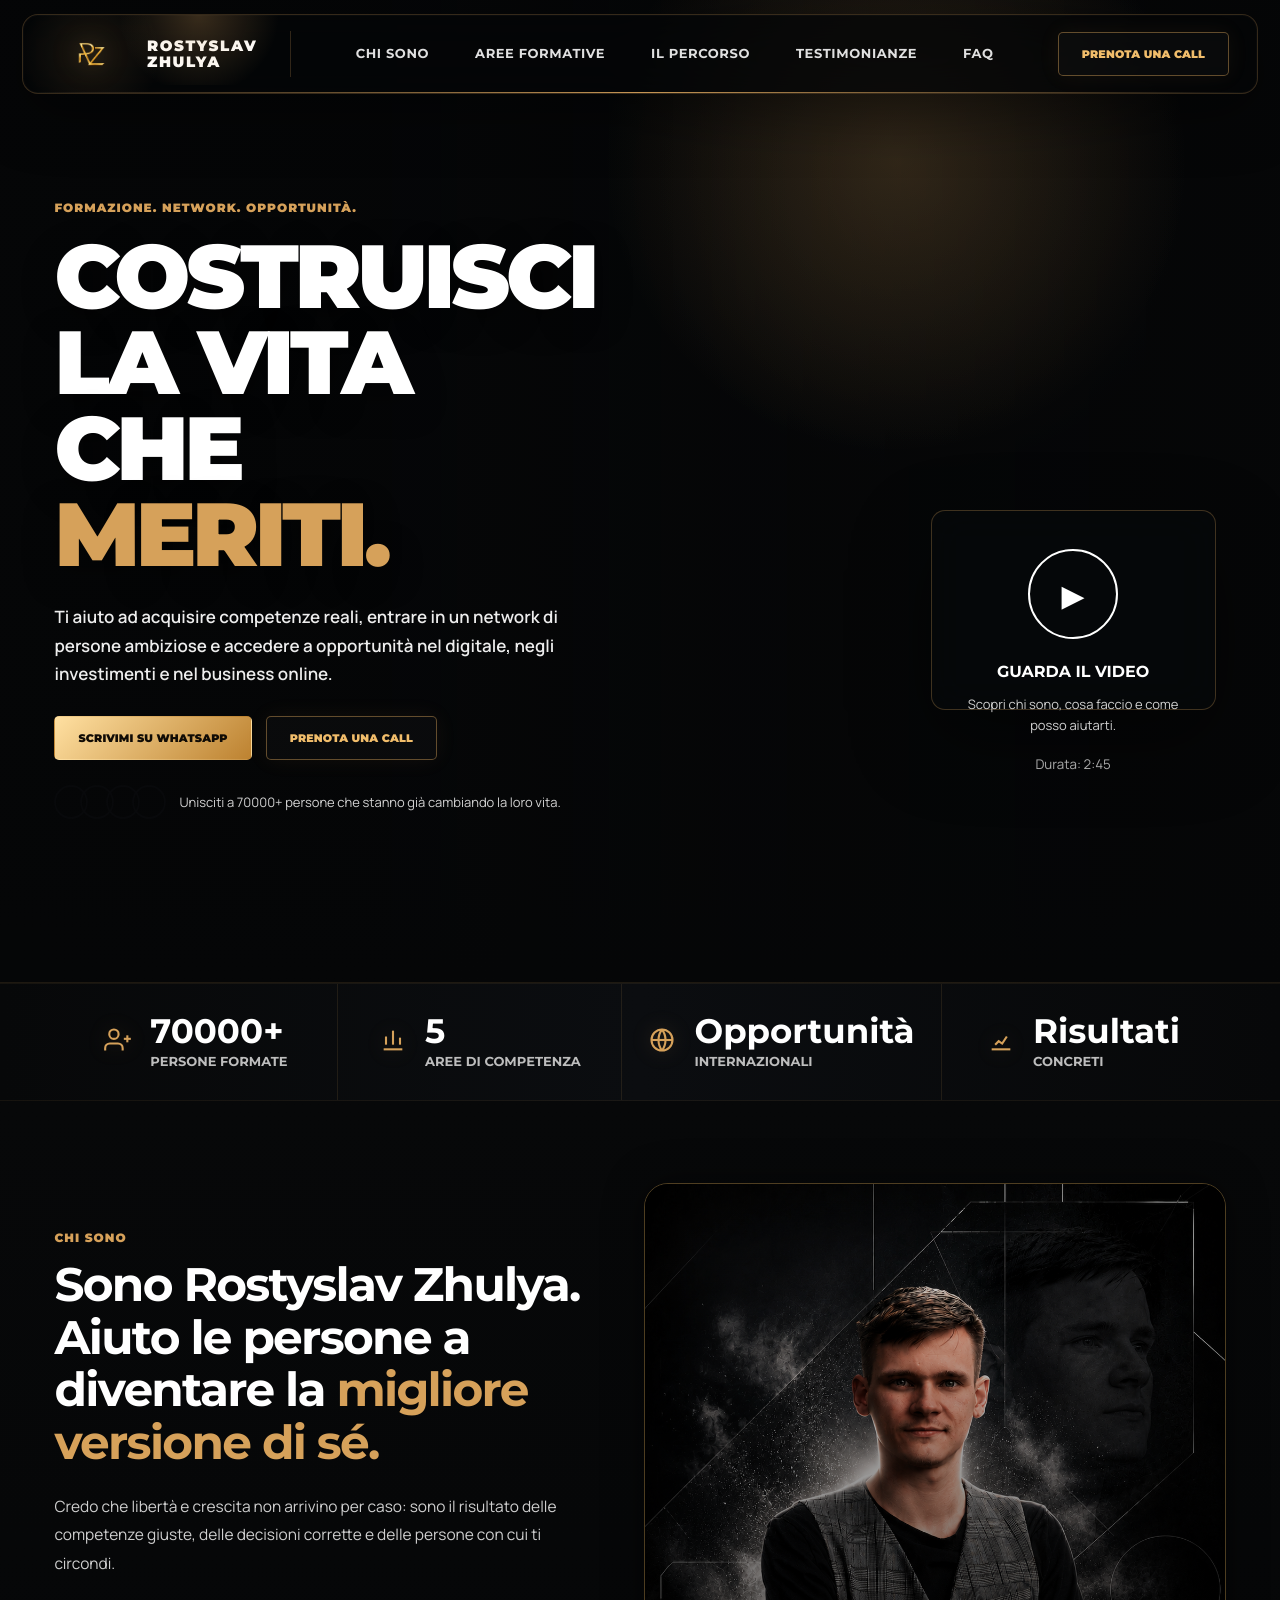
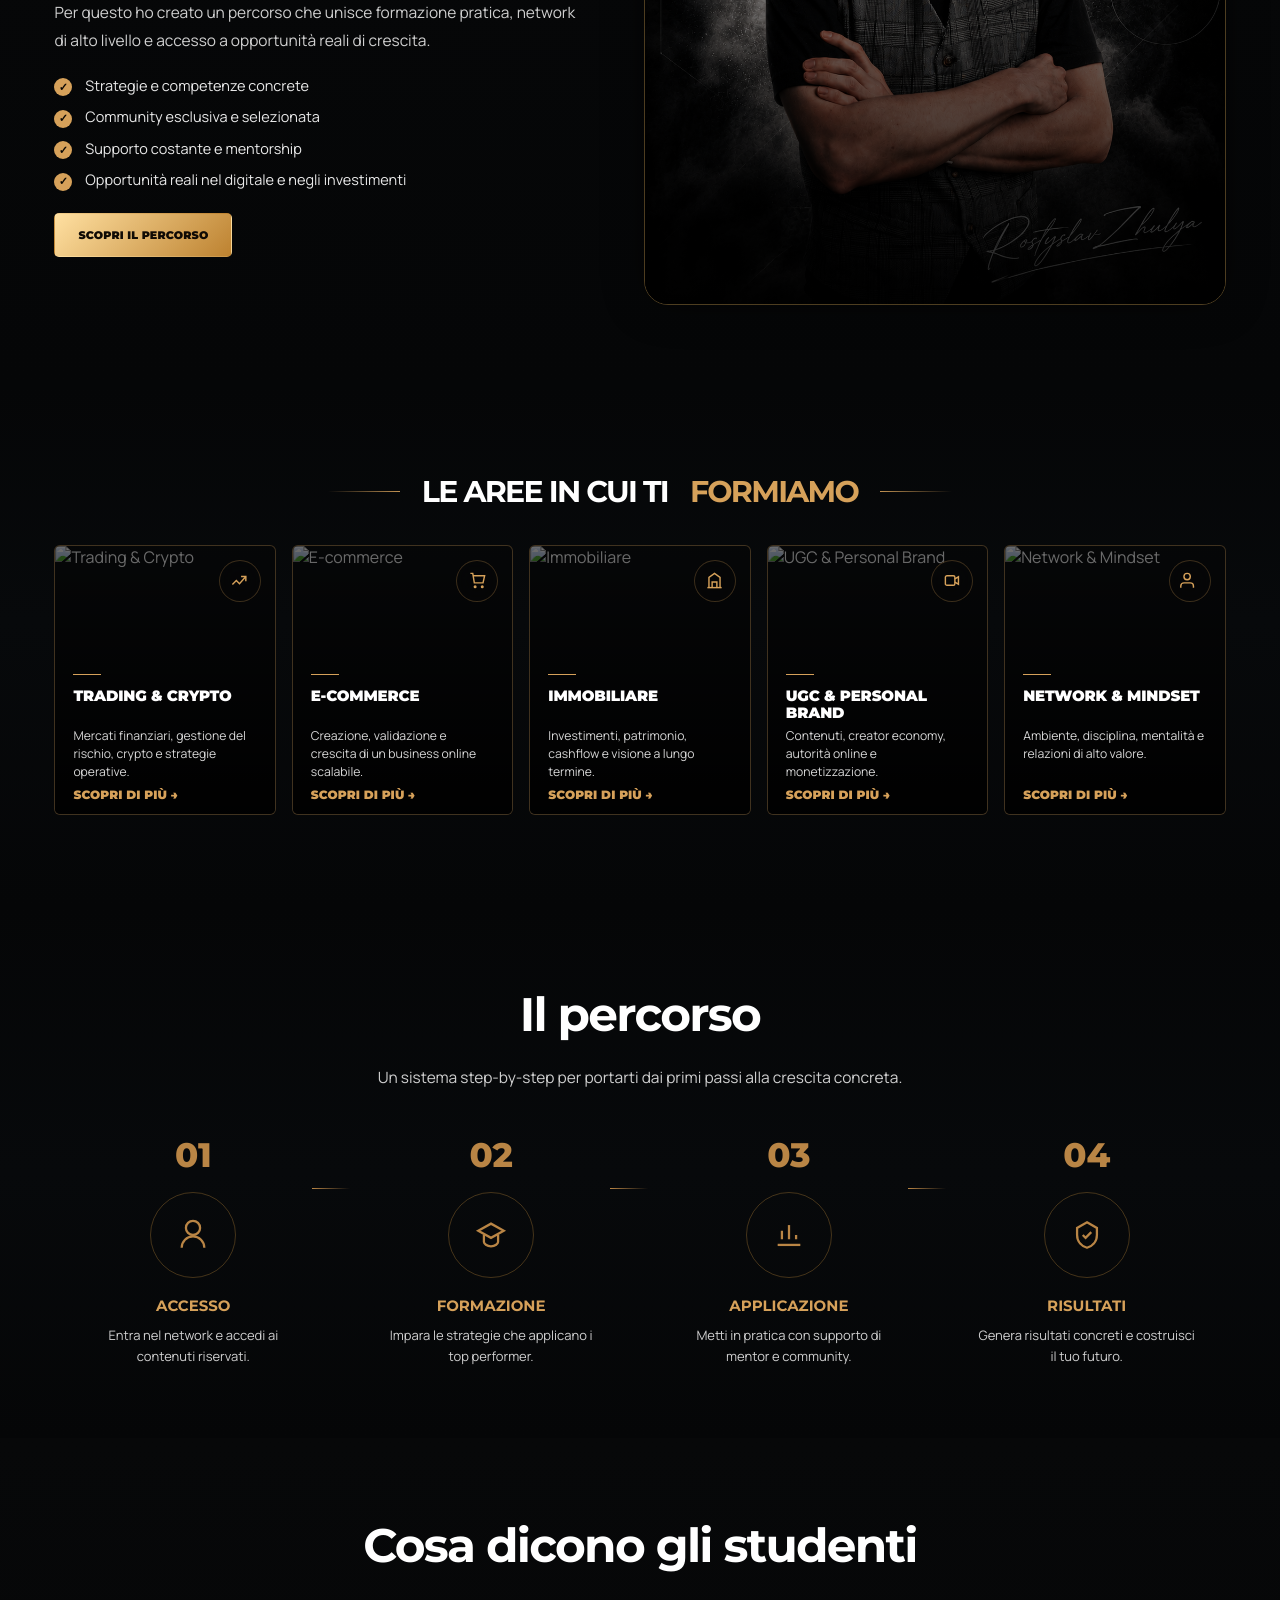
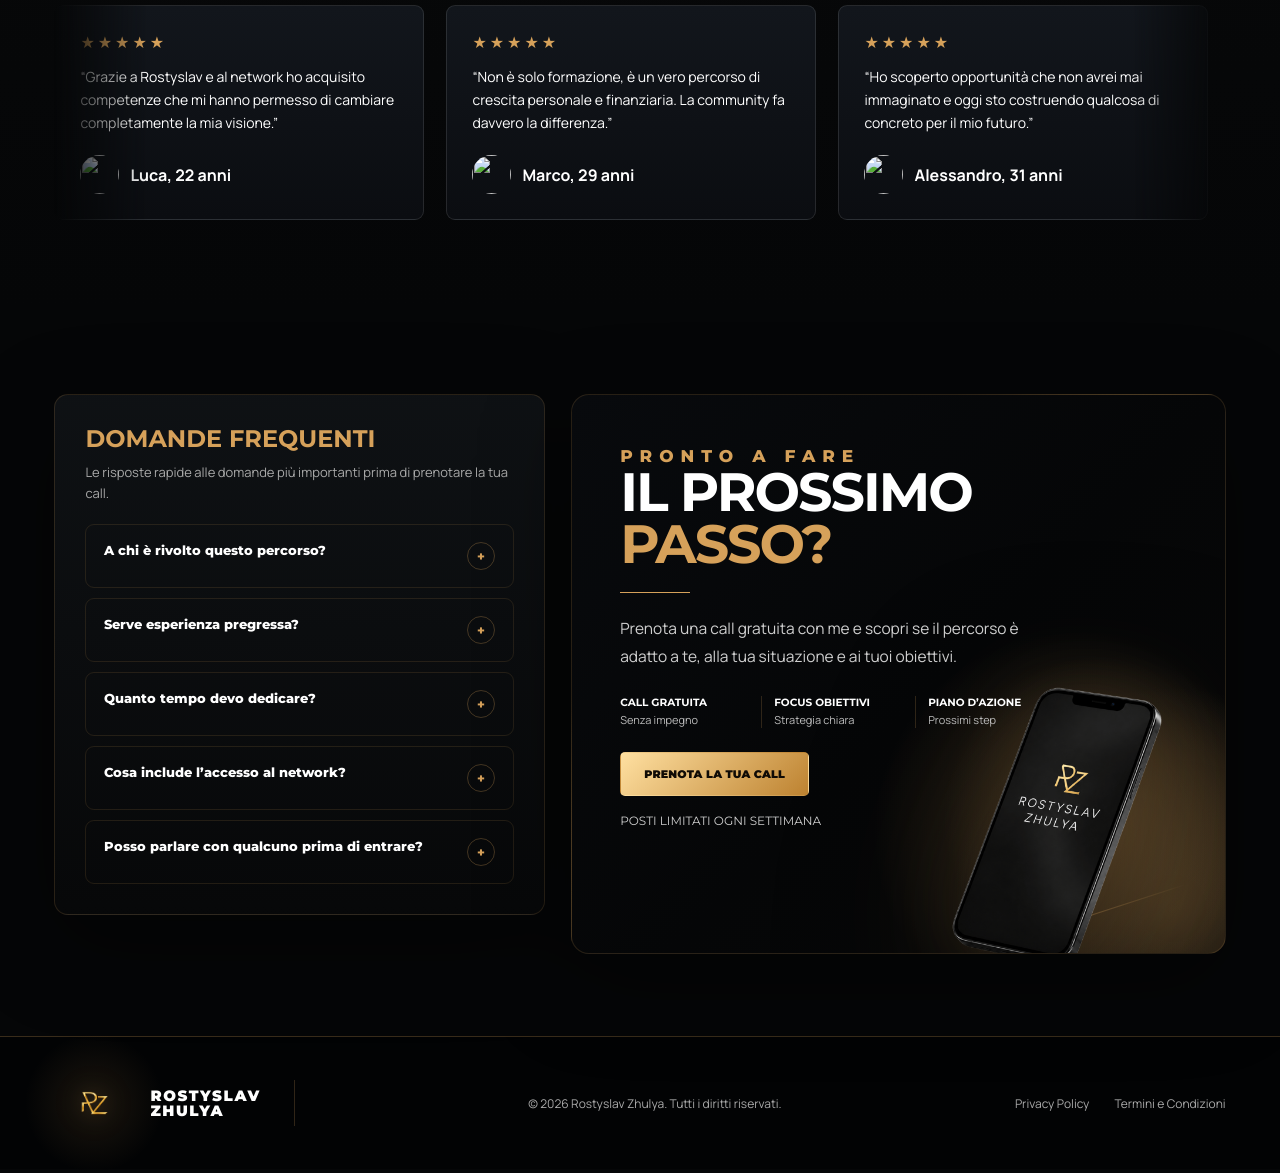
==== index.html @ d16dbb3b "Add files via upload" ====
<!DOCTYPE html>
<html lang="it">
 <head>
  <meta charset="utf-8"/>
  <meta content="width=device-width, initial-scale=1.0" name="viewport"/>
  <title>
   Rostyslav Zhulya | Formazione, Network, Opportunità
  </title>
  <link href="https://fonts.googleapis.com" rel="preconnect"/>
  <link crossorigin="" href="https://fonts.gstatic.com" rel="preconnect"/>
  <link href="https://fonts.googleapis.com/css2?family=Manrope:wght@400;500;600;700;800&amp;family=Montserrat:wght@600;700;800;900&amp;display=swap" rel="stylesheet"/>
  <link href="styles.css" rel="stylesheet">
  </link>
 </head>
 <body>
  <header class="navbar">
   <div class="nav-inner">
    <a class="brand" href="index.html">
     <img alt="RZ Logo" class="logo-img" src="images/logo.png"/>
     <span>
      Rostyslav
      <br/>
      Zhulya
     </span>
    </a>
    <nav class="nav">
     <a href="index.html#chi-sono">
      Chi sono
     </a>
     <a href="index.html#aree">
      Aree formative
     </a>
     <a href="index.html#percorso">
      Il percorso
     </a>
     <a href="index.html#testimonianze">
      Testimonianze
     </a>
     <a href="index.html#faq">
      FAQ
     </a>
    </nav>
    <a class="btn btn-dark" href="index.html#call">
     Prenota una call
    </a>
    <button aria-label="Apri menu" class="menu-toggle">
     ☰
    </button>
   </div>
  </header>
  <main>
   <!-- ================= HERO ================= -->
   <section class="hero">
    <div class="container hero-grid">

     <!-- Testo hero -->
     <div class="hero-copy">
      <div class="eyebrow">Formazione. Network. Opportunità.</div>

      <h1>
       Costruisci<br>
       la vita che<br>
       <span class="gold">meriti.</span>
      </h1>

      <p>
       Ti aiuto ad acquisire competenze reali, entrare in un network di persone ambiziose
       e accedere a opportunità nel digitale, negli investimenti e nel business online.
      </p>

      <div class="hero-actions">
       <a class="btn btn-gold" href="https://wa.me/390000000000" target="_blank">
        Scrivimi su WhatsApp
       </a>
       <a class="btn btn-dark" href="#call">
        Prenota una call
       </a>
      </div>

      <div class="proof">
       <div class="faces">
        <span></span>
        <span></span>
        <span></span>
        <span></span>
       </div>
       <span>Unisciti a 70000+ persone che stanno già cambiando la loro vita.</span>
      </div>
     </div>

     <!-- Immagine + video -->
     <div class="hero-visual">
      <div class="main-person">
       <img src="images/hero-bg.png" alt="Rostyslav Zhulya">
      </div>

      <div class="video-card">
       <div class="play">▶</div>
       <h3>Guarda il video</h3>
       <p>Scopri chi sono, cosa faccio e come posso aiutarti.</p>
       <small>Durata: 2:45</small>
      </div>
     </div>

    </div>
   </section>
   <div class="stats">
    <div class="container stats-grid">
     <div class="stat">
      <i>
       <svg fill="none" stroke="currentColor" stroke-width="1.8" viewbox="0 0 24 24">
        <path d="M16 21v-2a4 4 0 0 0-4-4H5a4 4 0 0 0-4 4v2">
        </path>
        <circle cx="8.5" cy="7" r="4">
        </circle>
        <path d="M20 8v6">
        </path>
        <path d="M23 11h-6">
        </path>
       </svg>
      </i>
      <div>
       <strong>
        70000+
       </strong>
       <p>
        Persone formate
       </p>
      </div>
     </div>
     <div class="stat">
      <i>
       <svg fill="none" stroke="currentColor" stroke-width="1.8" viewbox="0 0 24 24">
        <path d="M4 20h16">
        </path>
        <path d="M6 16V9">
        </path>
        <path d="M12 16V4">
        </path>
        <path d="M18 16v-6">
        </path>
       </svg>
      </i>
      <div>
       <strong>
        5
       </strong>
       <p>
        Aree di competenza
       </p>
      </div>
     </div>
     <div class="stat">
      <i>
       <svg fill="none" stroke="currentColor" stroke-width="1.8" viewbox="0 0 24 24">
        <circle cx="12" cy="12" r="9">
        </circle>
        <path d="M3 12h18">
        </path>
        <path d="M12 3a15 15 0 0 1 0 18">
        </path>
        <path d="M12 3a15 15 0 0 0 0 18">
        </path>
       </svg>
      </i>
      <div>
       <strong>
        Opportunità
       </strong>
       <p>
        Internazionali
       </p>
      </div>
     </div>
     <div class="stat">
      <i>
       <svg fill="none" stroke="currentColor" stroke-width="1.8" viewbox="0 0 24 24">
        <path d="M4 20h16">
        </path>
        <path d="M7 16l3-3 3 2 4-6">
        </path>
       </svg>
      </i>
      <div>
       <strong>
        Risultati
       </strong>
       <p>
        Concreti
       </p>
      </div>
     </div>
    </div>
   </div>
   <section class="section-dark" id="chi-sono">
    <div class="container two">
     <div>
      <div class="label">
       Chi sono
      </div>
      <h2>
       Sono Rostyslav Zhulya.
       <br/>
       Aiuto le persone a diventare la
       <span class="gold">
        migliore versione di sé.
       </span>
      </h2>
      <p class="lead">
       Credo che libertà e crescita non arrivino per caso: sono il risultato delle competenze giuste, delle decisioni corrette e delle persone con cui ti circondi.
      </p>
      <p class="lead">
       Per questo ho creato un percorso che unisce formazione pratica, network di alto livello e accesso a opportunità reali di crescita.
      </p>
      <ul class="checks">
       <li>
        Strategie e competenze concrete
       </li>
       <li>
        Community esclusiva e selezionata
       </li>
       <li>
        Supporto costante e mentorship
       </li>
       <li>
        Opportunità reali nel digitale e negli investimenti
       </li>
      </ul>
      <a class="btn btn-gold" href="#percorso">
       Scopri il percorso
      </a>
     </div>
     <div class="cinema-frame">
      <img alt="Rostyslav Zhulya personal brand" src="images/me.png"/>
     </div>
    </div>
   </section>
   <section class="areas-section" id="aree">
    <div class="container">
     <div class="center">
      <h2 class="areas-title">
       Le aree in cui ti
       <span class="gold">
        formiamo
       </span>
      </h2>
     </div>
     <div class="cards">
      <article class="course">
       <div class="course-icon">
        <svg fill="none" stroke-width="1.8" viewbox="0 0 24 24">
         <path d="M3 17l5-5 4 4 8-9">
         </path>
         <path d="M14 7h6v6">
         </path>
        </svg>
       </div>
       <div class="course-img">
        <img alt="Trading &amp; Crypto" src="https://images.unsplash.com/photo-1642790106117-e829e14a795f?auto=format&amp;fit=crop&amp;w=1200&amp;q=90"/>
       </div>
       <div class="course-body">
        <h3>
         Trading &amp; Crypto
        </h3>
        <p>
         Mercati finanziari, gestione del rischio, crypto e strategie operative.
        </p>
        <a class="more" href="pages/trading.html">
         Scopri di più →
        </a>
       </div>
      </article>
      <article class="course">
       <div class="course-icon">
        <svg fill="none" stroke-width="1.8" viewbox="0 0 24 24">
         <path d="M6 6h15l-2 9H8L6 3H3">
         </path>
         <circle cx="9" cy="20" r="1">
         </circle>
         <circle cx="18" cy="20" r="1">
         </circle>
        </svg>
       </div>
       <div class="course-img">
        <img alt="E-commerce" src="https://images.unsplash.com/photo-1556742049-0cfed4f6a45d?auto=format&amp;fit=crop&amp;w=1200&amp;q=90"/>
       </div>
       <div class="course-body">
        <h3>
         E-commerce
        </h3>
        <p>
         Creazione, validazione e crescita di un business online scalabile.
        </p>
        <a class="more" href="pages/ecommerce.html">
         Scopri di più →
        </a>
       </div>
      </article>
      <article class="course">
       <div class="course-icon">
        <svg fill="none" stroke-width="1.8" viewbox="0 0 24 24">
         <path d="M3 21h18">
         </path>
         <path d="M5 21V8l7-5 7 5v13">
         </path>
         <path d="M9 21v-7h6v7">
         </path>
        </svg>
       </div>
       <div class="course-img">
        <img alt="Immobiliare" src="https://images.unsplash.com/photo-1600596542815-ffad4c1539a9?auto=format&amp;fit=crop&amp;w=1200&amp;q=90"/>
       </div>
       <div class="course-body">
        <h3>
         Immobiliare
        </h3>
        <p>
         Investimenti, patrimonio, cashflow e visione a lungo termine.
        </p>
        <a class="more" href="pages/immobiliare.html">
         Scopri di più →
        </a>
       </div>
      </article>
      <article class="course">
       <div class="course-icon">
        <svg fill="none" stroke-width="1.8" viewbox="0 0 24 24">
         <path d="M15 10l4.5-2.6v9.2L15 14">
         </path>
         <rect height="12" rx="2" width="12" x="3" y="6">
         </rect>
        </svg>
       </div>
       <div class="course-img">
        <img alt="UGC &amp; Personal Brand" src="https://images.unsplash.com/photo-1492724441997-5dc865305da7?auto=format&amp;fit=crop&amp;w=1200&amp;q=90"/>
       </div>
       <div class="course-body">
        <h3>
         UGC &amp; Personal Brand
        </h3>
        <p>
         Contenuti, creator economy, autorità online e monetizzazione.
        </p>
        <a class="more" href="pages/ugc.html">
         Scopri di più →
        </a>
       </div>
      </article>
      <article class="course">
       <div class="course-icon">
        <svg fill="none" stroke-width="1.8" viewbox="0 0 24 24">
         <path d="M17 21v-2a4 4 0 0 0-4-4H5a4 4 0 0 0-4 4v2">
         </path>
         <circle cx="9" cy="7" r="4">
         </circle>
        </svg>
       </div>
       <div class="course-img">
        <img alt="Network &amp; Mindset" src="https://images.unsplash.com/photo-1556761175-b413da4baf72?auto=format&amp;fit=crop&amp;w=1200&amp;q=90"/>
       </div>
       <div class="course-body">
        <h3>
         Network &amp; Mindset
        </h3>
        <p>
         Ambiente, disciplina, mentalità e relazioni di alto valore.
        </p>
        <a class="more" href="pages/network.html">
         Scopri di più →
        </a>
       </div>
      </article>
     </div>
    </div>
   </section>
   <section class="process" id="percorso">
    <div class="container">
     <div class="center">
      <h2>
       Il percorso
      </h2>
      <p class="lead">
       Un sistema step-by-step per portarti dai primi passi alla crescita concreta.
      </p>
     </div>
     <div class="steps">
      <div class="step">
       <div class="num">
        01
       </div>
       <div class="circle">
        <svg viewbox="0 0 24 24">
         <path d="M12 12a5 5 0 1 0-5-5 5 5 0 0 0 5 5Z">
         </path>
         <path d="M4 21a8 8 0 0 1 16 0">
         </path>
        </svg>
       </div>
       <h3>
        Accesso
       </h3>
       <p>
        Entra nel network e accedi ai contenuti riservati.
       </p>
      </div>
      <div class="step">
       <div class="num">
        02
       </div>
       <div class="circle">
        <svg viewbox="0 0 24 24">
         <path d="M3 9l9-5 9 5-9 5-9-5Z">
         </path>
         <path d="M7 12v5c0 1 2 3 5 3s5-2 5-3v-5">
         </path>
        </svg>
       </div>
       <h3>
        Formazione
       </h3>
       <p>
        Impara le strategie che applicano i top performer.
       </p>
      </div>
      <div class="step">
       <div class="num">
        03
       </div>
       <div class="circle">
        <svg viewbox="0 0 24 24">
         <path d="M4 19h16">
         </path>
         <path d="M7 15V9">
         </path>
         <path d="M12 15V5">
         </path>
         <path d="M17 15v-3">
         </path>
        </svg>
       </div>
       <h3>
        Applicazione
       </h3>
       <p>
        Metti in pratica con supporto di mentor e community.
       </p>
      </div>
      <div class="step">
       <div class="num">
        04
       </div>
       <div class="circle">
        <svg viewbox="0 0 24 24">
         <path d="M12 3l7 4v5c0 5-3.5 8-7 9-3.5-1-7-4-7-9V7l7-4Z">
         </path>
         <path d="M9 12l2 2 4-4">
         </path>
        </svg>
       </div>
       <h3>
        Risultati
       </h3>
       <p>
        Genera risultati concreti e costruisci il tuo futuro.
       </p>
      </div>
     </div>
    </div>
   </section>
   <section class="section-dark" id="testimonianze">
    <div class="container">
     <div class="center">
      <h2>
       Cosa dicono gli studenti
      </h2>
     </div>
     <div class="testimonial-carousel">
      <div class="testimonial-track">
       <div class="quote">
        <div class="stars">
         ★★★★★
        </div>
        <p>
         “Grazie a Rostyslav e al network ho acquisito competenze che mi hanno permesso di cambiare completamente la mia visione.”
        </p>
        <div class="student">
         <img src="https://images.unsplash.com/photo-1500648767791-00dcc994a43e?auto=format&amp;fit=crop&amp;w=100&amp;q=80"/>
         <strong>
          Luca, 22 anni
         </strong>
        </div>
       </div>
       <div class="quote">
        <div class="stars">
         ★★★★★
        </div>
        <p>
         “Non è solo formazione, è un vero percorso di crescita personale e finanziaria. La community fa davvero la differenza.”
        </p>
        <div class="student">
         <img src="https://images.unsplash.com/photo-1527980965255-d3b416303d12?auto=format&amp;fit=crop&amp;w=100&amp;q=80"/>
         <strong>
          Marco, 29 anni
         </strong>
        </div>
       </div>
       <div class="quote">
        <div class="stars">
         ★★★★★
        </div>
        <p>
         “Ho scoperto opportunità che non avrei mai immaginato e oggi sto costruendo qualcosa di concreto per il mio futuro.”
        </p>
        <div class="student">
         <img src="https://images.unsplash.com/photo-1535713875002-d1d0cf377fde?auto=format&amp;fit=crop&amp;w=100&amp;q=80"/>
         <strong>
          Alessandro, 31 anni
         </strong>
        </div>
       </div>
       <div class="quote">
        <div class="stars">
         ★★★★★
        </div>
        <p>
         “Avevo mille dubbi, ma la call mi ha chiarito tutto. Il percorso è molto più concreto di quanto pensassi.”
        </p>
        <div class="student">
         <img src="https://images.unsplash.com/photo-1494790108377-be9c29b29330?auto=format&amp;fit=crop&amp;w=100&amp;q=80"/>
         <strong>
          Giulia, 24 anni
         </strong>
        </div>
       </div>
       <div class="quote">
        <div class="stars">
         ★★★★★
        </div>
        <p>
         “La parte più forte è il network: ti circondi di persone che ti spingono a fare meglio ogni settimana.”
        </p>
        <div class="student">
         <img src="https://images.unsplash.com/photo-1534528741775-53994a69daeb?auto=format&amp;fit=crop&amp;w=100&amp;q=80"/>
         <strong>
          Sara, 27 anni
         </strong>
        </div>
       </div>
       <div class="quote">
        <div class="stars">
         ★★★★★
        </div>
        <p>
         “Grazie a Rostyslav e al network ho acquisito competenze che mi hanno permesso di cambiare completamente la mia visione.”
        </p>
        <div class="student">
         <img src="https://images.unsplash.com/photo-1500648767791-00dcc994a43e?auto=format&amp;fit=crop&amp;w=100&amp;q=80"/>
         <strong>
          Luca, 22 anni
         </strong>
        </div>
       </div>
       <div class="quote">
        <div class="stars">
         ★★★★★
        </div>
        <p>
         “Non è solo formazione, è un vero percorso di crescita personale e finanziaria. La community fa davvero la differenza.”
        </p>
        <div class="student">
         <img src="https://images.unsplash.com/photo-1527980965255-d3b416303d12?auto=format&amp;fit=crop&amp;w=100&amp;q=80"/>
         <strong>
          Marco, 29 anni
         </strong>
        </div>
       </div>
       <div class="quote">
        <div class="stars">
         ★★★★★
        </div>
        <p>
         “Ho scoperto opportunità che non avrei mai immaginato e oggi sto costruendo qualcosa di concreto per il mio futuro.”
        </p>
        <div class="student">
         <img src="https://images.unsplash.com/photo-1535713875002-d1d0cf377fde?auto=format&amp;fit=crop&amp;w=100&amp;q=80"/>
         <strong>
          Alessandro, 31 anni
         </strong>
        </div>
       </div>
       <div class="quote">
        <div class="stars">
         ★★★★★
        </div>
        <p>
         “Avevo mille dubbi, ma la call mi ha chiarito tutto. Il percorso è molto più concreto di quanto pensassi.”
        </p>
        <div class="student">
         <img src="https://images.unsplash.com/photo-1494790108377-be9c29b29330?auto=format&amp;fit=crop&amp;w=100&amp;q=80"/>
         <strong>
          Giulia, 24 anni
         </strong>
        </div>
       </div>
       <div class="quote">
        <div class="stars">
         ★★★★★
        </div>
        <p>
         “La parte più forte è il network: ti circondi di persone che ti spingono a fare meglio ogni settimana.”
        </p>
        <div class="student">
         <img src="https://images.unsplash.com/photo-1534528741775-53994a69daeb?auto=format&amp;fit=crop&amp;w=100&amp;q=80"/>
         <strong>
          Sara, 27 anni
         </strong>
        </div>
       </div>
      </div>
     </div>
    </div>
   </section>
   <section id="faq">
    <div class="container bottom">
     <div class="faq">
      <h3>
       Domande frequenti
      </h3>
      <p class="faq-sub">
       Le risposte rapide alle domande più importanti prima di prenotare la tua call.
      </p>
      <div class="faq-list">
       <div class="faq-item">
        <button class="faq-q">
         A chi è rivolto questo percorso?
         <span>
          +
         </span>
        </button>
        <div class="faq-a">
         <p>
          A persone ambiziose dai 18 anni in su che vogliono sviluppare competenze digitali, migliorare il proprio ambiente e capire quali opportunità possono costruire nel tempo.
         </p>
        </div>
       </div>
       <div class="faq-item">
        <button class="faq-q">
         Serve esperienza pregressa?
         <span>
          +
         </span>
        </button>
        <div class="faq-a">
         <p>
          No. Il percorso è pensato anche per chi parte da zero. La cosa importante è avere serietà, costanza e voglia reale di imparare.
         </p>
        </div>
       </div>
       <div class="faq-item">
        <button class="faq-q">
         Quanto tempo devo dedicare?
         <span>
          +
         </span>
        </button>
        <div class="faq-a">
         <p>
          Dipende dai tuoi obiettivi. In generale bastano alcune ore a settimana per iniziare, ma chi applica con più costanza ottiene una crescita più veloce.
         </p>
        </div>
       </div>
       <div class="faq-item">
        <button class="faq-q">
         Cosa include l’accesso al network?
         <span>
          +
         </span>
        </button>
        <div class="faq-a">
         <p>
          Formazione, community, contenuti riservati, supporto, confronto con persone orientate alla crescita e accesso alle diverse aree formative.
         </p>
        </div>
       </div>
       <div class="faq-item">
        <button class="faq-q">
         Posso parlare con qualcuno prima di entrare?
         <span>
          +
         </span>
        </button>
        <div class="faq-a">
         <p>
          Sì. Puoi prenotare una call gratuita così capiamo insieme se il percorso è adatto alla tua situazione e ai tuoi obiettivi.
         </p>
        </div>
       </div>
      </div>
     </div>
     <div class="cta" id="call">
      <div class="cta-visual">
       <img alt="Phone mockup" src="images/phone.png"/>
      </div>
      <div class="cta-content">
       <div class="cta-kicker">
        Pronto a fare
       </div>
       <h2>
        Il prossimo
        <span>
         passo?
        </span>
       </h2>
       <div class="cta-line">
       </div>
       <p class="lead">
        Prenota una call gratuita con me e scopri se il percorso è adatto a te, alla tua situazione e ai tuoi obiettivi.
       </p>
       <div class="cta-features">
        <div class="cta-feature">
         <strong>
          Call gratuita
         </strong>
         <small>
          Senza impegno
         </small>
        </div>
        <div class="cta-feature">
         <strong>
          Focus obiettivi
         </strong>
         <small>
          Strategia chiara
         </small>
        </div>
        <div class="cta-feature">
         <strong>
          Piano d’azione
         </strong>
         <small>
          Prossimi step
         </small>
        </div>
       </div>
       <a class="btn btn-gold" href="https://calendly.com/tuolink" target="_blank">
        Prenota la tua call
       </a>
       <div class="limited">
        Posti limitati ogni settimana
       </div>
      </div>
     </div>
    </div>
   </section>
  </main>
  <footer>
   <div class="container foot">
    <a class="brand footer-brand" href="index.html">
     <img alt="RZ Logo" class="logo-img footer-logo" src="images/logo.png"/>
     <span>
      Rostyslav
      <br/>
      Zhulya
     </span>
    </a>
    <div>
     © 2026 Rostyslav Zhulya. Tutti i diritti riservati.
    </div>
    <div class="foot-links">
     <a href="privacy.html">
      Privacy Policy
     </a>
     <a href="termini.html">
      Termini e Condizioni
     </a>
    </div>
   </div>
  </footer>
  <script src="script.js">
  </script>
 </body>
</html>
---- styles.css ----
/* =========================================================
   ROSTYSLAV LANDING PAGE - CLEAN STYLES.CSS
   Versione pulita + logo immagine già pronto
   ========================================================= */

/* ------------------------------
   1. VARIABILI GLOBALI
------------------------------ */
:root {
  --black: #050607;
  --dark: #08090b;
  --dark2: #101216;
  --card: #111418;

  --gold: #b98545;
  --gold2: #d6a15a;
  --gold3: #7a5228;

  --white: #ffffff;
  --muted: #b6b6b6;
  --line: rgba(214, 161, 90, 0.26);
  --shadow: 0 30px 120px rgba(0, 0, 0, 0.72);
}

/* ------------------------------
   2. RESET BASE
------------------------------ */
* {
  box-sizing: border-box;
  margin: 0;
  padding: 0;
}

html {
  scroll-behavior: smooth;
}

body {
  font-family: Manrope, sans-serif;
  background: var(--black);
  color: var(--white);
  overflow-x: hidden;
  -webkit-font-smoothing: antialiased;
  text-rendering: geometricPrecision;
}

body::before {
  content: "";
  position: fixed;
  inset: 0;
  z-index: -3;
  background:
    radial-gradient(circle at 20% 0%, rgba(185, 133, 69, 0.08), transparent 24%),
    radial-gradient(circle at 80% 0%, rgba(185, 133, 69, 0.05), transparent 22%),
    linear-gradient(180deg, #050607, #08090b 45%, #050607);
}

a {
  text-decoration: none;
  color: inherit;
}

img {
  display: block;
  max-width: 100%;
}

.container {
  width: min(1185px, 91.5%);
  margin: auto;
}

.gold {
  color: var(--gold2);
}

/* ------------------------------
   3. HEADER PREMIUM
------------------------------ */
.navbar {
  position: sticky;
  top: 14px;
  z-index: 100;
  margin: 0 auto;
  width: min(1500px, calc(100% - 44px));
  background: rgba(5, 6, 7, 0.78);
  backdrop-filter: blur(22px);
  border: 1px solid rgba(214, 161, 90, 0.24);
  border-radius: 16px;
  box-shadow:
    0 18px 60px rgba(0, 0, 0, 0.42),
    inset 0 0 0 1px rgba(255, 255, 255, 0.02);
  overflow: hidden;
}

.navbar::before {
  content: "";
  position: absolute;
  left: 0;
  right: 0;
  bottom: 0;
  height: 1px;
  background: linear-gradient(90deg, transparent, rgba(214, 161, 90, 0.92), transparent);
}

.navbar::after {
  content: "";
  position: absolute;
  top: -70px;
  left: 7%;
  width: 180px;
  height: 140px;
  background: radial-gradient(circle, rgba(214, 161, 90, 0.25), transparent 70%);
  pointer-events: none;
}

.nav-inner {
  height: 78px;
  display: flex;
  align-items: center;
  justify-content: space-between;
  gap: 28px;
  padding: 0 28px;
}

.brand {
  display: flex;
  align-items: center;
  gap: 18px;
  text-transform: uppercase;
  font-family: Montserrat, sans-serif;
  font-weight: 800;
  letter-spacing: 2px;
  font-size: 15px;
  line-height: 1.05;
  position: relative;
  padding-right: 34px;
}

.brand::after {
  content: "";
  position: absolute;
  right: 0;
  top: 50%;
  transform: translateY(-50%);
  width: 1px;
  height: 46px;
  background: rgba(214, 161, 90, 0.22);
}

.brand::before {
  content: "";
  position: absolute;
  left: -30px;
  top: 50%;
  transform: translateY(-50%);
  width: 140px;
  height: 140px;
  background: radial-gradient(circle, rgba(214, 161, 90, 0.12), transparent 70%);
  pointer-events: none;
}

.brand span {
  display: flex;
  flex-direction: column;
  font-weight: 900;
  letter-spacing: 1.6px;
  color: #ffffff;
}

/* LOGO IMMAGINE: usa <img src="images/logo.png" class="logo-img"> */
.logo-img {
  width: 78px;
  height: 78px;
  object-fit: contain;
  transform: translateY(1px);
  filter:
    drop-shadow(0 0 10px rgba(214, 161, 90, 0.20))
    drop-shadow(0 0 24px rgba(214, 161, 90, 0.12));
}

/* Vecchio logo CSS disattivato. Puoi eliminarlo dall'HTML se usi .logo-img */
.mark {
  width: 58px;
  height: 58px;
  display: grid;
  place-items: center;
  color: var(--gold2);
  font-family: Montserrat, sans-serif;
  font-weight: 800;
  font-size: 40px;
  line-height: 1;
  letter-spacing: -6px;
  text-shadow: 0 0 22px rgba(214, 161, 90, 0.18);
  position: relative;
}

.mark::before {
  content: "";
  position: absolute;
  inset: 10px 18px 18px 8px;
  border-left: 4px solid var(--gold2);
  border-top: 4px solid var(--gold2);
  transform: skew(-10deg);
}

.mark::after {
  content: "";
  position: absolute;
  inset: 21px 8px 9px 20px;
  border-right: 4px solid var(--gold2);
  border-bottom: 4px solid var(--gold2);
  transform: skew(-10deg);
}

.nav {
  display: flex;
  gap: 46px;
  font-family: Montserrat, sans-serif;
  font-weight: 700;
  text-transform: uppercase;
  letter-spacing: 0.6px;
  font-size: 13px;
  color: #f3f3f3;
}

.nav a {
  position: relative;
  padding: 8px 0;
  opacity: 0.92;
}

.nav a::after {
  content: "";
  position: absolute;
  left: 50%;
  bottom: -10px;
  width: 0;
  height: 2px;
  background: var(--gold2);
  transform: translateX(-50%);
  transition: 0.25s;
}

.nav a:hover::after {
  width: 32px;
}

.nav a:hover {
  color: #ffffff;
}

.menu-toggle {
  display: none;
  background: none;
  border: 0;
  color: var(--gold2);
  font-size: 34px;
  cursor: pointer;
}

/* ------------------------------
   4. BUTTONS
------------------------------ */
.btn {
  display: inline-flex;
  align-items: center;
  justify-content: center;
  gap: 10px;
  border-radius: 5px;
  padding: 14px 23px;
  font-family: Montserrat, sans-serif;
  font-size: 11px;
  font-weight: 900;
  text-transform: uppercase;
  letter-spacing: 0.15px;
  transition: 0.25s;
  border: 1px solid transparent;
  cursor: pointer;
  white-space: nowrap;
}

.btn:hover {
  transform: translateY(-2px);
  box-shadow: 0 16px 34px rgba(201, 149, 69, 0.2);
}

.btn-gold {
  background: linear-gradient(135deg, #ffe0a1, #bd8230);
  color: #100b05;
}

.btn-dark {
  border-color: rgba(214, 161, 90, 0.44);
  color: #f1bd6b;
  background: rgba(255, 255, 255, 0.025);
  box-shadow: 0 0 22px rgba(214, 161, 90, 0.07);
}

/* ------------------------------
   5. HERO
------------------------------ */
.hero{
  position:relative;
  min-height:820px;
  display:flex;
  align-items:center;

  margin-top:-100px;
  padding-top:100px;

  overflow:hidden;

  border-bottom:1px solid rgba(214,161,90,.10);

  background:
    linear-gradient(
      90deg,
      rgba(5,6,7,.96) 0%,
      rgba(5,6,7,.90) 26%,
      rgba(5,6,7,.52) 54%,
      rgba(5,6,7,.82) 100%
    ),
    url("images/me.png");

  background-size:cover;
  background-position:center top;
  background-repeat:no-repeat;
}

.hero::before{
  content:"";
  position:absolute;
  inset:0;

  background:
    radial-gradient(
      circle at 68% 18%,
      rgba(214,161,90,.16),
      transparent 24%
    ),
    linear-gradient(
      180deg,
      transparent 58%,
      #050607 100%
    );

  z-index:0;
}

.hero-grid{
  position:relative;
  z-index:2;

  display:grid;
  grid-template-columns:0.9fr 1.1fr;

  align-items:center;

  min-height:820px;
}

.eyebrow {
  font-family: Montserrat, sans-serif;
  font-size: 12px;
  text-transform: uppercase;
  letter-spacing: 1px;
  color: var(--gold2);
  font-weight: 900;
  margin-bottom: 18px;
}

h1 {
  font-family: Montserrat, sans-serif;
  font-size: clamp(58px, 7vw, 96px);
  line-height: 0.96;
  letter-spacing: -4px;
  text-transform: uppercase;
  font-weight: 900;
  max-width: 700px;
  text-shadow: 0 10px 35px rgba(0, 0, 0, 0.45);
}

.hero-copy p {
  font-size: 17px;
  font-weight: 600;
  line-height: 1.7;
  color: #ededed;
  max-width: 520px;
  margin: 26px 0;
}

.hero-actions {
  display: flex;
  flex-wrap: wrap;
  gap: 14px;
  margin-bottom: 25px;
}

.proof {
  display: flex;
  align-items: center;
  gap: 13px;
  color: #d2d2d2;
  font-size: 13px;
}

.faces {
  display: flex;
}

.faces span {
  width: 34px;
  height: 34px;
  border-radius: 50%;
  margin-left: -8px;
  border: 2px solid #08090b;
  background: url("https://images.unsplash.com/photo-1500648767791-00dcc994a43e?auto=format&fit=crop&w=100&q=80") center/cover;
}

.faces span:first-child {
  margin-left: 0;
}

.faces span:nth-child(2) {
  background-image: url("https://images.unsplash.com/photo-1544723795-3fb6469f5b39?auto=format&fit=crop&w=100&q=80");
}

.faces span:nth-child(3) {
  background-image: url("https://images.unsplash.com/photo-1494790108377-be9c29b29330?auto=format&fit=crop&w=100&q=80");
}

.faces span:nth-child(4) {
  background-image: url("https://images.unsplash.com/photo-1527980965255-d3b416303d12?auto=format&fit=crop&w=100&q=80");
}

.hero-visual {
  min-height: 640px;
  position: relative;
  display: flex;
  align-items: flex-end;
  justify-content: center;
}

.main-person {
  width: 640px;
  height: 640px;
  position: relative;
  filter: drop-shadow(0 50px 120px rgba(0, 0, 0, 0.82));
}

.main-person img {
  position: absolute;
  bottom: 0;
  left: 50%;
  transform: translateX(-50%);
  width: 520px;
  height: 640px;
  object-fit: cover;
  object-position: center top;
  box-shadow: var(--shadow);
  filter: contrast(1.06) saturate(0.9) brightness(0.97);
}

.video-card {
  position: absolute;
  right: 10px;
  bottom: 120px;
  width: 285px;
  padding: 38px 28px;
  border: 1px solid rgba(214, 161, 90, 0.28);
  background: rgba(7, 9, 11, 0.58);
  backdrop-filter: blur(18px);
  border-radius: 14px;
  text-align: center;
  box-shadow: 0 30px 80px rgba(0, 0, 0, 0.45);
}

.play {
  width: 90px;
  height: 90px;
  border: 2px solid #ffffff;
  border-radius: 50%;
  margin: 0 auto 24px;
  display: grid;
  place-items: center;
  font-size: 30px;
}

.video-card h3 {
  text-transform: uppercase;
  font-family: Montserrat, sans-serif;
  font-size: 16px;
  margin-bottom: 12px;
}

.video-card p {
  font-size: 13px;
  line-height: 1.65;
  color: #d0d0d0;
}

.video-card small {
  display: block;
  margin-top: 18px;
  color: #aaaaaa;
}

/* ------------------------------
   6. STATS
------------------------------ */
.stats {
  position: relative;
  border-top: 1px solid rgba(214, 161, 90, 0.08);
  border-bottom: 1px solid rgba(214, 161, 90, 0.08);
  background: linear-gradient(90deg, #070809, #0b0d10, #070809);
  overflow: hidden;
}

.stats-grid {
  display: grid;
  grid-template-columns: repeat(4, 1fr);
}

.stat {
  padding: 30px 26px;
  border-right: 1px solid rgba(214, 161, 90, 0.12);
  display: flex;
  align-items: center;
  justify-content: center;
  gap: 18px;
}

.stat:last-child {
  border-right: 0;
}

.stat i svg {
  width: 28px;
  height: 28px;
  stroke: var(--gold2);
  filter: drop-shadow(0 0 10px rgba(214, 161, 90, 0.18));
}

.stat strong {
  display: block;
  font-family: Montserrat, sans-serif;
  font-size: 34px;
  line-height: 1;
}

.stat p {
  color: #bdbdbd;
  font-size: 13px;
  margin-top: 6px;
  text-transform: uppercase;
  font-family: Montserrat, sans-serif;
  font-weight: 700;
}

/* ------------------------------
   7. SEZIONI GENERALI
------------------------------ */
section {
  padding: 82px 0;
}

.section-dark {
  background: linear-gradient(180deg, #070809, #050607);
}

.two {
  display: grid;
  grid-template-columns: 0.95fr 1.05fr;
  gap: 64px;
  align-items: center;
}

.label {
  color: var(--gold2);
  text-transform: uppercase;
  letter-spacing: 1px;
  font-family: Montserrat, sans-serif;
  font-size: 12px;
  font-weight: 900;
  margin-bottom: 13px;
}

h2 {
  font-family: Montserrat, sans-serif;
  font-size: clamp(32px, 3.8vw, 47px);
  line-height: 1.12;
  letter-spacing: -1.7px;
  margin-bottom: 22px;
}

.lead {
  color: #cfcfcf;
  line-height: 1.85;
  font-size: 15.5px;
  margin-bottom: 20px;
}

.checks {
  list-style: none;
  margin: 22px 0;
}

.checks li {
  margin: 12px 0;
  color: #e8e8e8;
  font-size: 14.5px;
}

.checks li::before {
  content: "✓";
  display: inline-grid;
  place-items: center;
  width: 18px;
  height: 18px;
  background: var(--gold2);
  color: #090704;
  border-radius: 50%;
  font-size: 11px;
  font-weight: 900;
  margin-right: 10px;
}

/* ------------------------------
   8. CHI SONO
------------------------------ */
.cinema-frame{
    position: relative;
    width: 100%;
    max-width: 700px; /* PRIMA era più piccolo */
    border-radius: 24px;
    overflow: hidden;
    border: 1px solid rgba(212,163,79,.35);
    box-shadow: 0 0 40px rgba(0,0,0,.45);
}

.cinema-frame img{
    width: 100%;
    height: 720px; /* aumenta altezza */
    object-fit: cover;
    display: block;
}

.cinema-frame::after {
  content: "";
  position: absolute;
  inset: 0;
  background: linear-gradient(180deg, rgba(0, 0, 0, 0.08), rgba(0, 0, 0, 0.88));
  z-index: 1;
}

.sign {
  position: absolute;
  right: 28px;
  bottom: 14px;
  z-index: 4;
  font-family: "Snell Roundhand", "Brush Script MT", "Segoe Script", cursive;
  font-style: italic;
  font-size: 74px;
  line-height: 0.74;
  color: #b98545;
  transform: rotate(-6deg);
  opacity: 0.92;
}

.sign span {
  display: block;
  margin-left: 128px;
  margin-top: -10px;
}

/* ------------------------------
   9. AREE FORMATIVE
------------------------------ */
.center {
  text-align: center;
}

.areas-section {
  position: relative;
  background: linear-gradient(180deg, #050607 0%, #07090b 45%, #050607 100%);
  overflow: hidden;
}

.areas-title {
  display: inline-flex;
  align-items: center;
  gap: 18px;
  text-transform: uppercase;
  font-size: 30px;
}

.areas-title::before,
.areas-title::after {
  content: "";
  width: 72px;
  height: 1px;
  background: linear-gradient(90deg, transparent, var(--gold2));
}

.areas-title::after {
  background: linear-gradient(90deg, var(--gold2), transparent);
}

.cards {
  display: grid;
  grid-template-columns: repeat(5, 1fr);
  gap: 14px;
  margin-top: 30px;
}

.course {
  position: relative;
  height: 250px;
  border: 1px solid rgba(201, 145, 67, 0.34);
  border-radius: 4px;
  overflow: hidden;
  background: #060708;
  transition: 0.32s;
}

.course:hover {
  transform: translateY(-6px);
  border-color: #d6a15a;
  box-shadow: 0 24px 70px rgba(0, 0, 0, 0.45);
}

.course-img {
  position: absolute;
  inset: 0;
}

.course-img img {
  width: 100%;
  height: 100%;
  object-fit: cover;
  filter: brightness(0.48);
}

.course-img::after {
  content: "";
  position: absolute;
  inset: 0;
  background: linear-gradient(180deg, rgba(0, 0, 0, 0.02), rgba(0, 0, 0, 0.96));
}

.course-body {
  position: absolute;
  z-index: 2;
  left: 0;
  right: 0;
  bottom: 0;
  padding: 18px;
}

.course h3 {
  text-transform: uppercase;
  font-family: Montserrat, sans-serif;
  font-size: 15px;
  margin-bottom: 8px;
}

.course h3::before {
  content: "";
  display: block;
  width: 26px;
  height: 1px;
  background: #d6a15a;
  margin-bottom: 11px;
}

.course p {
  font-size: 12px;
  line-height: 1.5;
  color: #d7d7d7;
  margin-bottom: 15px;
}

.more {
  background: none;
  border: 0;
  color: var(--gold2);
  font-family: Montserrat, sans-serif;
  font-weight: 900;
  font-size: 12px;
  text-transform: uppercase;
  cursor: pointer;
}

.course-icon {
  position: absolute;
  top: 14px;
  right: 14px;
  z-index: 3;
  width: 38px;
  height: 38px;
  border: 1px solid rgba(213, 164, 92, 0.24);
  border-radius: 50%;
  display: grid;
  place-items: center;
  color: #d6a15a;
  background: rgba(0, 0, 0, 0.22);
}

.course-icon svg {
  width: 18px;
  height: 18px;
  stroke: currentColor;
}

/* ------------------------------
   10. PERCORSO
------------------------------ */
.process {
  background: linear-gradient(180deg, #050607, #07090b 50%, #050607);
  padding-bottom: 72px;
}

.steps {
  display: grid;
  grid-template-columns: repeat(4, 1fr);
  gap: 20px;
  margin-top: 42px;
}

.step {
  text-align: center;
  position: relative;
}

.step:not(:last-child)::after {
  content: "";
  position: absolute;
  top: 54px;
  right: -18px;
  width: 38px;
  height: 1px;
  background: linear-gradient(90deg, #b98545, transparent);
}

.num {
  font-family: Montserrat, sans-serif;
  color: #b98545;
  font-size: 34px;
  font-weight: 800;
  margin-bottom: 16px;
}

.circle {
  width: 86px;
  height: 86px;
  margin: 0 auto 18px;
  border: 1px solid rgba(200, 142, 60, 0.32);
  border-radius: 50%;
  display: grid;
  place-items: center;
}

.circle svg {
  width: 34px;
  height: 34px;
  stroke: #b98545;
  stroke-width: 1.6;
  fill: none;
}

.step h3 {
  font-family: Montserrat, sans-serif;
  font-size: 15px;
  color: #d6a15a;
  text-transform: uppercase;
  margin-bottom: 10px;
}

.step p {
  font-size: 13px;
  color: #d0d0d0;
  line-height: 1.6;
  max-width: 220px;
  margin: auto;
}

/* ------------------------------
   11. TESTIMONIANZE
------------------------------ */
.testimonial-carousel {
  position: relative;
  margin-top: 28px;
  overflow: hidden;
  padding: 4px 0 10px;
  mask-image: linear-gradient(90deg, transparent, #000 8%, #000 92%, transparent);
}

.testimonial-track {
  display: flex;
  gap: 22px;
  width: max-content;
  animation: testimonialScroll 48s linear infinite;
}

.testimonial-carousel:hover .testimonial-track {
  animation-play-state: paused;
}

.quote {
  width: 370px;
  min-height: 195px;
  flex: 0 0 auto;
  background: linear-gradient(180deg, #12161c, #0b0d11);
  border: 1px solid rgba(255, 255, 255, 0.11);
  border-radius: 9px;
  padding: 25px;
}

@keyframes testimonialScroll {
  from { transform: translateX(0); }
  to { transform: translateX(-50%); }
}

.stars {
  color: var(--gold2);
  letter-spacing: 3px;
  margin-bottom: 13px;
}

.quote p {
  font-size: 14px;
  line-height: 1.65;
}

.student {
  display: flex;
  align-items: center;
  gap: 11px;
  margin-top: 20px;
}

.student img {
  width: 39px;
  height: 39px;
  border-radius: 50%;
  object-fit: cover;
}

/* ------------------------------
   12. FAQ + CTA
------------------------------ */
.bottom {
  display: grid;
  grid-template-columns: 0.95fr 1.25fr;
  gap: 26px;
}

.faq,
.cta {
  position: relative;
  border: 1px solid rgba(214, 161, 90, 0.16);
  border-radius: 14px;
  background: linear-gradient(180deg, rgba(15, 18, 21, 0.96), rgba(7, 8, 9, 0.98));
  padding: 30px;
  box-shadow: 0 28px 90px rgba(0, 0, 0, 0.42);
  overflow: hidden;
}

.faq h3 {
  font-family: Montserrat, sans-serif;
  text-transform: uppercase;
  color: #d6a15a;
  font-size: 24px;
}

.faq-sub {
  color: #a9a9a9;
  font-size: 13px;
  line-height: 1.6;
  margin: 8px 0 20px;
}

.faq-item {
  border: 1px solid rgba(214, 161, 90, 0.13);
  margin-top: 10px;
  border-radius: 9px;
  overflow: hidden;
}

.faq-q {
  width: 100%;
  background: transparent;
  border: 0;
  color: #ffffff;
  padding: 17px 18px;
  display: flex;
  justify-content: space-between;
  font-family: Montserrat, sans-serif;
  font-size: 13px;
  font-weight: 800;
  cursor: pointer;
}

.faq-q span {
  width: 28px;
  height: 28px;
  border: 1px solid rgba(214, 161, 90, 0.28);
  border-radius: 50%;
  display: grid;
  place-items: center;
  color: #d6a15a;
}

.faq-a {
  max-height: 0;
  overflow: hidden;
  transition: max-height 0.38s ease;
}

.faq-a p {
  padding: 0 18px 18px;
  color: #cfcfcf;
  font-size: 14px;
  line-height: 1.72;
}

.faq-item.active .faq-a {
  max-height: 220px;
}

.faq-item.active .faq-q span {
  transform: rotate(45deg);
}

/* CTA TELEFONO SISTEMATO */
.cta {
  min-height: 410px;
  padding: 42px 40px;
  background:
    radial-gradient(circle at 80% 82%, rgba(214, 161, 90, 0.22), transparent 25%),
    linear-gradient(135deg, #060708 0%, #0b0d10 48%, #050607 100%);
}

.cta-visual {
  position: absolute;
  right: -35px;
  bottom: -45px;
  width: 430px;
  height: 430px;
  z-index: 1;
  pointer-events: none;
}

.cta-visual img {
  width: 100%;
  height: 100%;
  object-fit: contain;
  mix-blend-mode: screen;
  filter: drop-shadow(0 35px 70px rgba(0, 0, 0, 0.65));
}

.cta-content {
  position: relative;
  z-index: 3;
  max-width: 430px;
}

.cta-kicker {
  font-family: Montserrat, sans-serif;
  text-transform: uppercase;
  letter-spacing: 5px;
  color: #d6a15a;
  font-weight: 800;
  font-size: 18px;
}

.cta h2 {
  font-size: 52px;
  line-height: 0.98;
  text-transform: uppercase;
  letter-spacing: -2px;
}

.cta h2 span {
  display: block;
  color: #d6a15a;
}

.cta-line {
  width: 70px;
  height: 1px;
  background: #d6a15a;
  margin: 24px 0;
}

.cta-features {
  display: grid;
  grid-template-columns: repeat(3, 1fr);
  gap: 14px;
  margin: 28px 0;
}

.cta-feature {
  border-right: 1px solid rgba(214, 161, 90, 0.20);
  padding-right: 14px;
}

.cta-feature:last-child {
  border-right: 0;
}

.cta-feature svg {
  width: 25px;
  height: 25px;
  stroke: #d6a15a;
  margin-bottom: 8px;
}

.cta-feature strong {
  display: block;
  font-family: Montserrat, sans-serif;
  font-size: 11px;
  text-transform: uppercase;
}

.cta-feature small {
  display: block;
  color: #bcbcbc;
  margin-top: 4px;
  font-size: 11px;
}

.limited {
  display: flex;
  align-items: center;
  gap: 9px;
  color: #cfcfcf;
  font-family: Montserrat, sans-serif;
  font-size: 12px;
  text-transform: uppercase;
  margin-top: 20px;
}

.limited svg {
  width: 18px;
  height: 18px;
  stroke: #d6a15a;
}

/* ------------------------------
   13. FOOTER
------------------------------ */
footer {
  background: #020304;
  border-top: 1px solid var(--line);
  padding: 27px 0;
  color: #aaaaaa;
  font-size: 12px;
}

.foot {
  display: flex;
  align-items: center;
  justify-content: space-between;
  gap: 20px;
}

.foot-links {
  display: flex;
  gap: 25px;
}

/* ------------------------------
   14. COURSE PAGES
------------------------------ */
.course-hero {
  position: relative;
  min-height: 620px;
  display: flex;
  align-items: center;
  overflow: hidden;
  border-bottom: 1px solid rgba(214, 161, 90, 0.12);
  margin-top: -100px;
  padding-top: 100px;
}

.course-hero::before {
  content: "";
  position: absolute;
  inset: 0;
  background: linear-gradient(90deg, rgba(5, 6, 7, 0.98), rgba(5, 6, 7, 0.48)), var(--course-bg) center/cover;
}

.course-hero::after {
  content: "";
  position: absolute;
  inset: 0;
  background: linear-gradient(180deg, transparent 62%, #050607);
}

.course-hero-inner {
  position: relative;
  z-index: 1;
  display: grid;
  grid-template-columns: 0.95fr 1.05fr;
  gap: 54px;
  align-items: center;
}

.back {
  margin-bottom: 30px;
}

.course-badge {
  display: inline-flex;
  border: 1px solid rgba(214, 161, 90, 0.24);
  background: rgba(214, 161, 90, 0.06);
  padding: 10px 14px;
  border-radius: 999px;
  color: #d6a15a;
  font-family: Montserrat, sans-serif;
  font-size: 11px;
  text-transform: uppercase;
  font-weight: 900;
  margin-bottom: 20px;
}

.page-title {
  font-family: Montserrat, sans-serif;
  font-size: clamp(48px, 6.8vw, 86px);
  line-height: 0.96;
  letter-spacing: -3px;
  text-transform: uppercase;
  margin-bottom: 24px;
}

.course-lead {
  font-size: 18px;
  line-height: 1.75;
  color: #ececec;
  max-width: 600px;
  margin-bottom: 28px;
}

.course-actions {
  display: flex;
  gap: 14px;
  flex-wrap: wrap;
}

.course-glass {
  border: 1px solid rgba(214, 161, 90, 0.22);
  background: linear-gradient(180deg, rgba(14, 17, 21, 0.72), rgba(6, 7, 8, 0.88));
  backdrop-filter: blur(16px);
  border-radius: 18px;
  overflow: hidden;
  box-shadow: 0 35px 120px rgba(0, 0, 0, 0.58);
}

.course-glass img {
  width: 100%;
  height: 390px;
  object-fit: cover;
  filter: brightness(0.72);
}

.course-glass-content {
  padding: 28px;
}

.course-meta {
  display: grid;
  grid-template-columns: repeat(3, 1fr);
  gap: 12px;
  margin-top: 18px;
}

.meta-pill {
  border: 1px solid rgba(214, 161, 90, 0.14);
  background: rgba(255, 255, 255, 0.03);
  border-radius: 10px;
  padding: 13px;
}

.meta-pill strong {
  display: block;
  font-family: Montserrat, sans-serif;
  color: #d6a15a;
  font-size: 12px;
  text-transform: uppercase;
}

.meta-pill span {
  display: block;
  color: #cfcfcf;
  font-size: 12px;
  margin-top: 4px;
}

.course-section {
  padding: 78px 0;
}

.course-grid {
  display: grid;
  grid-template-columns: 1fr 1fr;
  gap: 26px;
}

.premium-box,
.info-box {
  border: 1px solid rgba(214, 161, 90, 0.16);
  background: linear-gradient(180deg, #101216, #070809);
  border-radius: 16px;
  padding: 30px;
}

.premium-box h3 {
  font-family: Montserrat, sans-serif;
  text-transform: uppercase;
  margin-bottom: 18px;
}

.premium-list {
  list-style: none;
}

.premium-list li {
  display: flex;
  gap: 12px;
  color: #d7d7d7;
  font-size: 15px;
  line-height: 1.6;
  margin: 14px 0;
}

.premium-list li::before {
  content: "";
  min-width: 18px;
  width: 18px;
  height: 18px;
  margin-top: 3px;
  border-radius: 50%;
  background: linear-gradient(135deg, #d6a15a, #8b5c2c);
}

.info-grid {
  display: grid;
  grid-template-columns: repeat(3, 1fr);
  gap: 18px;
  margin-top: 28px;
}

.info-box .step-num {
  font-family: Montserrat, sans-serif;
  color: #d6a15a;
  font-size: 28px;
  font-weight: 900;
  margin-bottom: 14px;
}

.info-box h3 {
  font-family: Montserrat, sans-serif;
  text-transform: uppercase;
  font-size: 16px;
  margin-bottom: 10px;
}

.info-box p {
  color: #cfcfcf;
  line-height: 1.7;
}

.course-final {
  margin-top: 34px;
  border: 1px solid rgba(214, 161, 90, 0.22);
  border-radius: 18px;
  background: linear-gradient(135deg, #0d1013, #050607);
  padding: 36px;
  display: flex;
  justify-content: space-between;
  align-items: center;
  gap: 26px;
}

.course-final h2 {
  font-size: 34px;
  margin: 0;
}

.course-final p {
  color: #cfcfcf;
  margin-top: 10px;
}

/* ------------------------------
   15. RESPONSIVE
------------------------------ */
@media (max-width: 1040px) {
  .navbar {
    top: 10px;
    width: calc(100% - 20px);
  }

  .nav-inner {
    height: 74px;
    padding: 0 14px;
  }

  .brand {
    font-size: 13px;
  }

  .logo-img {
    width: 60px;
    height: 60px;
  }

  .mark {
    width: 46px;
    height: 46px;
  }

  .nav {
    display: none;
  }

  .menu-toggle {
    display: block;
  }

  .hero-grid,
  .two,
  .bottom,
  .course-hero-inner,
  .course-grid,
  .course-final {
    grid-template-columns: 1fr;
  }

  .cards {
    grid-template-columns: repeat(2, 1fr);
  }

  .steps,
  .info-grid,
  .stats-grid {
    grid-template-columns: repeat(2, 1fr);
  }

  .video-card {
    right: 50%;
    transform: translateX(50%);
    bottom: 16px;
  }
}

@media (max-width: 640px) {
  .brand {
    font-size: 11px;
    gap: 12px;
  }

  .brand::after {
    display: none;
  }

  .logo-img {
    width: 54px;
    height: 54px;
  }

  .btn {
    padding: 12px 14px;
  }

  .hero {
    margin-top: -84px;
  }

  .hero-grid {
    padding-top: 48px;
  }

  h1 {
    font-size: 43px;
    letter-spacing: -2px;
  }

  .hero-actions .btn {
    width: 100%;
  }

  .main-person {
    width: 360px;
    height: 520px;
  }

  .main-person img {
    width: 340px;
    height: 500px;
  }

  .stats-grid,
  .cards,
  .steps,
  .info-grid,
  .course-meta {
    grid-template-columns: 1fr;
  }

  .stat {
    border-right: 0;
    border-bottom: 1px solid var(--line);
  }

  .areas-title::before,
  .areas-title::after {
    width: 34px;
  }

  .course {
    height: 290px;
  }

  .quote {
    width: 310px;
  }

  .testimonial-track {
    animation-duration: 58s;
  }

  .foot {
    flex-direction: column;
    text-align: center;
  }

  .cta {
    padding: 30px 24px;
    min-height: 520px;
  }

  .cta-visual {
    right: -95px;
    bottom: -60px;
    width: 360px;
    height: 360px;
    opacity: 0.75;
  }

  .cta h2 {
    font-size: 38px;
  }

  .cta-features {
    grid-template-columns: 1fr;
  }

  .cta-feature {
    border-right: 0;
    border-bottom: 1px solid rgba(214, 161, 90, 0.14);
    padding-bottom: 12px;
  }

  .course-final {
    display: block;
  }

  .course-final .btn {
    margin-top: 18px;
  }
}


/* =========================================================
   SCROLL OFFSET FIX
   ========================================================= */
[id]{
   scroll-margin-top:120px;
}


/* =========================================================
   CTA PREMIUM REDESIGN
   Meno spazio vuoto, telefono più grande, layout più luxury
   ========================================================= */

.bottom {
  grid-template-columns: 0.9fr 1.2fr !important;
  align-items: flex-start !important;
}

.faq {
  align-self: flex-start !important;
}

.cta {
  position: relative !important;
  align-self: flex-start !important;

  height: 560px !important;
  min-height: 560px !important;
  max-height: 560px !important;

  padding: 52px 48px !important;

  overflow: hidden !important;

  border-radius: 18px !important;

  background:
    radial-gradient(circle at 82% 76%, rgba(214,161,90,.26), transparent 24%),
    radial-gradient(circle at 92% 92%, rgba(214,161,90,.22), transparent 28%),
    linear-gradient(135deg, #080a0d 0%, #050607 54%, #080808 100%) !important;
}

.cta::before {
  content: "";
  position: absolute;
  right: -80px;
  bottom: -110px;
  width: 460px;
  height: 460px;
  border-radius: 50%;
  background: radial-gradient(circle, rgba(214,161,90,.22), transparent 62%);
  pointer-events: none;
  z-index: 0;
}

.cta::after {
  content: "";
  position: absolute;
  right: 34px;
  bottom: 34px;
  width: 220px;
  height: 1px;
  background: linear-gradient(90deg, transparent, rgba(214,161,90,.55), transparent);
  transform: rotate(-18deg);
  pointer-events: none;
  z-index: 0;
}

.cta-content {
  position: relative !important;
  z-index: 5 !important;
  max-width: 455px !important;
}

.cta-kicker {
  font-size: 17px !important;
  letter-spacing: 7px !important;
}

.cta h2 {
  font-size: 54px !important;
  line-height: .95 !important;
  margin-bottom: 18px !important;
}

.cta-line {
  margin: 22px 0 !important;
}

.cta .lead {
  max-width: 430px !important;
  font-size: 15.5px !important;
  line-height: 1.8 !important;
}

.cta-features {
  display: grid !important;
  grid-template-columns: repeat(3, 1fr) !important;
  gap: 12px !important;
  max-width: 450px !important;
  margin: 25px 0 22px !important;
}

.cta-feature {
  min-width: 0 !important;
}

.cta-feature strong {
  font-size: 10.5px !important;
}

.cta-feature small {
  font-size: 11px !important;
}

.cta .btn {
  margin-top: 2px !important;
}

.limited {
  margin-top: 18px !important;
}

/* Telefono più grande e più scenografico */
.cta-visual {
  position: absolute !important;
  right: -34px !important;
  bottom: -44px !important;

  width: 390px !important;
  height: auto !important;

  z-index: 2 !important;
  pointer-events: none !important;

  transform: none !important;
  opacity: 1 !important;
}

.cta-visual img {
  width: 100% !important;
  height: auto !important;
  display: block !important;
  object-fit: contain !important;

  filter:
    drop-shadow(0 42px 85px rgba(0, 0, 0, 0.78))
    drop-shadow(0 0 38px rgba(214, 161, 90, 0.14)) !important;
}

/* FAQ sempre stabile, niente micro salti */
.faq-a {
  transition: none !important;
}

.faq-item.active .faq-a {
  max-height: 260px !important;
}

/* Tablet/mobile */
@media (max-width: 1050px) {
  .bottom {
    grid-template-columns: 1fr !important;
  }

  .cta {
    height: 620px !important;
    min-height: 620px !important;
    max-height: 620px !important;
  }
}

@media (max-width: 900px) {
  .cta {
    height: auto !important;
    min-height: 760px !important;
    max-height: none !important;
    padding: 50px 30px 420px !important;
  }

  .cta-content,
  .cta .lead,
  .cta-features {
    max-width: 100% !important;
  }

  .cta-features {
    grid-template-columns: 1fr !important;
  }

  .cta-feature {
    border-right: 0 !important;
    border-bottom: 1px solid rgba(214, 161, 90, 0.14) !important;
    padding-bottom: 12px !important;
  }

  .cta-visual {
    right: 50% !important;
    transform: translateX(50%) !important;
    bottom: -20px !important;
    width: 300px !important;
  }
}


/* =========================================================
   LEGAL PAGES — Privacy Policy / Termini
   ========================================================= */
.legal-page {
  padding: 140px 0 90px;
  background:
    radial-gradient(circle at 18% 0%, rgba(214,161,90,.10), transparent 28%),
    linear-gradient(180deg, #050607 0%, #08090b 48%, #050607 100%);
}

.legal-wrap {
  width: min(980px, 91.5%);
  margin: auto;
  border: 1px solid rgba(214, 161, 90, 0.18);
  border-radius: 18px;
  padding: clamp(30px, 5vw, 58px);
  background:
    linear-gradient(180deg, rgba(15,18,21,.96), rgba(7,8,9,.98));
  box-shadow: 0 30px 120px rgba(0,0,0,.42);
}

.legal-kicker {
  font-family: Montserrat, sans-serif;
  text-transform: uppercase;
  letter-spacing: 4px;
  font-size: 12px;
  color: var(--gold2);
  font-weight: 900;
  margin-bottom: 16px;
}

.legal-wrap h1 {
  font-size: clamp(40px, 5vw, 68px);
  line-height: .98;
  letter-spacing: -2.8px;
  margin-bottom: 18px;
}

.legal-updated {
  color: #aaa;
  margin-bottom: 34px;
  font-size: 14px;
}

.legal-wrap h2 {
  margin-top: 36px;
  margin-bottom: 14px;
  font-size: 24px;
  letter-spacing: -.8px;
}

.legal-wrap p,
.legal-wrap li {
  color: #d0d0d0;
  line-height: 1.78;
  font-size: 15.5px;
}

.legal-wrap ul {
  margin: 14px 0 0 20px;
}

.legal-note {
  margin-top: 34px;
  padding: 18px 20px;
  border: 1px solid rgba(214,161,90,.18);
  border-radius: 12px;
  background: rgba(214,161,90,.05);
  color: #d8d8d8;
}

.legal-actions {
  display: flex;
  flex-wrap: wrap;
  gap: 14px;
  margin-top: 38px;
}

@media (max-width: 640px) {
  .legal-page {
    padding-top: 115px;
  }

  .legal-wrap h1 {
    font-size: 38px;
  }
}


/* =========================================================
   TRADING PAGE PREMIUM
   ========================================================= */
.trading-page {
  background:
    radial-gradient(circle at 80% 0%, rgba(214,161,90,.10), transparent 28%),
    linear-gradient(180deg, #050607 0%, #08090b 45%, #050607 100%);
}

.trading-hero {
  position: relative;
  min-height: 720px;
  display: flex;
  align-items: center;
  margin-top: -92px;
  padding-top: 92px;
  overflow: hidden;
  border-bottom: 1px solid rgba(214,161,90,.12);
  background:
    linear-gradient(90deg, rgba(5,6,7,.98) 0%, rgba(5,6,7,.82) 42%, rgba(5,6,7,.55) 100%),
    url("https://images.unsplash.com/photo-1642790106117-e829e14a795f?auto=format&fit=crop&w=2200&q=90") center/cover;
}

.trading-hero::after {
  content: "";
  position: absolute;
  inset: 0;
  background:
    radial-gradient(circle at 70% 20%, rgba(214,161,90,.16), transparent 26%),
    linear-gradient(180deg, transparent 56%, #050607 100%);
  pointer-events: none;
}

.trading-hero-inner {
  position: relative;
  z-index: 2;
  display: grid;
  grid-template-columns: 1.05fr .95fr;
  gap: 52px;
  align-items: center;
  padding: 110px 0 80px;
}

.trading-badge {
  display: inline-flex;
  align-items: center;
  gap: 10px;
  border: 1px solid rgba(214,161,90,.24);
  background: rgba(214,161,90,.07);
  color: var(--gold2);
  padding: 10px 15px;
  border-radius: 999px;
  font-family: Montserrat, sans-serif;
  font-weight: 900;
  font-size: 11px;
  letter-spacing: 1px;
  text-transform: uppercase;
  margin-bottom: 22px;
}

.trading-title {
  font-family: Montserrat, sans-serif;
  font-size: clamp(52px, 7vw, 92px);
  line-height: .94;
  letter-spacing: -4px;
  text-transform: uppercase;
  margin-bottom: 26px;
}

.trading-title span {
  color: var(--gold2);
}

.trading-lead {
  color: #eeeeee;
  font-size: 18px;
  line-height: 1.78;
  max-width: 680px;
  font-weight: 650;
  margin-bottom: 30px;
}

.trading-actions {
  display: flex;
  flex-wrap: wrap;
  gap: 14px;
}

.trading-glass-card {
  border: 1px solid rgba(214,161,90,.20);
  background:
    radial-gradient(circle at 80% 0%, rgba(214,161,90,.16), transparent 26%),
    linear-gradient(180deg, rgba(15,18,21,.76), rgba(5,6,7,.94));
  backdrop-filter: blur(18px);
  border-radius: 22px;
  padding: 34px;
  box-shadow: 0 35px 120px rgba(0,0,0,.58);
}

.trading-glass-card h3 {
  font-family: Montserrat, sans-serif;
  text-transform: uppercase;
  font-size: 20px;
  margin-bottom: 18px;
}

.trading-mini-list {
  display: grid;
  gap: 14px;
}

.trading-mini {
  border: 1px solid rgba(214,161,90,.13);
  border-radius: 14px;
  padding: 16px;
  background: rgba(255,255,255,.025);
}

.trading-mini strong {
  display: block;
  color: var(--gold2);
  font-family: Montserrat, sans-serif;
  text-transform: uppercase;
  font-size: 12px;
  margin-bottom: 6px;
}

.trading-mini p {
  color: #d4d4d4;
  font-size: 14px;
  line-height: 1.6;
}

.trading-section {
  padding: 84px 0;
}

.trading-grid {
  display: grid;
  grid-template-columns: repeat(3, 1fr);
  gap: 22px;
  margin-top: 34px;
}

.trading-box {
  position: relative;
  overflow: hidden;
  border: 1px solid rgba(214,161,90,.15);
  border-radius: 18px;
  padding: 30px;
  background:
    radial-gradient(circle at 100% 0%, rgba(214,161,90,.10), transparent 30%),
    linear-gradient(180deg, #101216, #070809);
  box-shadow: 0 24px 80px rgba(0,0,0,.28);
}

.trading-box::before {
  content: "";
  display: block;
  width: 42px;
  height: 2px;
  background: var(--gold2);
  margin-bottom: 22px;
}

.trading-box h3 {
  font-family: Montserrat, sans-serif;
  font-size: 18px;
  text-transform: uppercase;
  margin-bottom: 14px;
}

.trading-box p {
  color: #cfcfcf;
  line-height: 1.75;
  font-size: 15px;
}

.trading-deep {
  display: grid;
  grid-template-columns: .9fr 1.1fr;
  gap: 30px;
  align-items: stretch;
}

.trading-panel {
  border: 1px solid rgba(214,161,90,.16);
  border-radius: 20px;
  padding: 34px;
  background: linear-gradient(180deg, rgba(15,18,21,.96), rgba(7,8,9,.98));
}

.trading-panel h2 {
  margin-bottom: 18px;
}

.trading-panel p {
  color: #d0d0d0;
  line-height: 1.8;
  margin-bottom: 16px;
}

.trading-checks {
  list-style: none;
  display: grid;
  gap: 13px;
  margin-top: 20px;
}

.trading-checks li {
  color: #e5e5e5;
  line-height: 1.6;
  display: flex;
  gap: 11px;
}

.trading-checks li::before {
  content: "✓";
  flex: 0 0 20px;
  width: 20px;
  height: 20px;
  border-radius: 50%;
  display: inline-grid;
  place-items: center;
  background: var(--gold2);
  color: #090704;
  font-size: 12px;
  font-weight: 900;
  margin-top: 2px;
}

.trading-warning {
  margin-top: 28px;
  border: 1px solid rgba(214,161,90,.18);
  border-radius: 16px;
  padding: 20px;
  background: rgba(214,161,90,.055);
  color: #d7d7d7;
  line-height: 1.7;
  font-size: 14px;
}

.trading-final {
  margin-top: 40px;
  border: 1px solid rgba(214,161,90,.22);
  border-radius: 22px;
  padding: 42px;
  background:
    radial-gradient(circle at 85% 80%, rgba(214,161,90,.18), transparent 28%),
    linear-gradient(135deg, #0d1013, #050607);
  display: flex;
  justify-content: space-between;
  align-items: center;
  gap: 26px;
}

.trading-final h2 {
  margin-bottom: 8px;
}

.trading-final p {
  color: #cfcfcf;
  line-height: 1.7;
}

@media (max-width: 980px) {
  .trading-hero-inner,
  .trading-deep,
  .trading-final {
    grid-template-columns: 1fr;
    display: grid;
  }

  .trading-grid {
    grid-template-columns: 1fr;
  }

  .trading-final {
    text-align: left;
  }
}

@media (max-width: 640px) {
  .trading-title {
    font-size: 44px;
    letter-spacing: -2px;
  }

  .trading-hero-inner {
    padding-top: 92px;
  }

  .trading-glass-card,
  .trading-panel,
  .trading-final {
    padding: 26px;
  }
}


/* =========================================================
   ECOMMERCE PAGE PREMIUM
   ========================================================= */
.ecommerce-page {
  background:
    radial-gradient(circle at 78% 0%, rgba(214,161,90,.10), transparent 28%),
    linear-gradient(180deg, #050607 0%, #08090b 45%, #050607 100%);
}

.ecommerce-hero {
  position: relative;
  min-height: 720px;
  display: flex;
  align-items: center;
  margin-top: -92px;
  padding-top: 92px;
  overflow: hidden;
  border-bottom: 1px solid rgba(214,161,90,.12);
  background:
    linear-gradient(90deg, rgba(5,6,7,.98) 0%, rgba(5,6,7,.82) 42%, rgba(5,6,7,.58) 100%),
    url("https://images.unsplash.com/photo-1556742049-0cfed4f6a45d?auto=format&fit=crop&w=2200&q=90") center/cover;
}

.ecommerce-hero::after {
  content: "";
  position: absolute;
  inset: 0;
  background:
    radial-gradient(circle at 72% 20%, rgba(214,161,90,.16), transparent 26%),
    linear-gradient(180deg, transparent 56%, #050607 100%);
  pointer-events: none;
}

.ecommerce-hero-inner {
  position: relative;
  z-index: 2;
  display: grid;
  grid-template-columns: 1.05fr .95fr;
  gap: 52px;
  align-items: center;
  padding: 110px 0 80px;
}

.ecommerce-badge {
  display: inline-flex;
  align-items: center;
  gap: 10px;
  border: 1px solid rgba(214,161,90,.24);
  background: rgba(214,161,90,.07);
  color: var(--gold2);
  padding: 10px 15px;
  border-radius: 999px;
  font-family: Montserrat, sans-serif;
  font-weight: 900;
  font-size: 11px;
  letter-spacing: 1px;
  text-transform: uppercase;
  margin-bottom: 22px;
}

.ecommerce-title {
  font-family: Montserrat, sans-serif;
  font-size: clamp(52px, 7vw, 92px);
  line-height: .94;
  letter-spacing: -4px;
  text-transform: uppercase;
  margin-bottom: 26px;
}

.ecommerce-title span {
  color: var(--gold2);
}

.ecommerce-lead {
  color: #eeeeee;
  font-size: 18px;
  line-height: 1.78;
  max-width: 680px;
  font-weight: 650;
  margin-bottom: 30px;
}

.ecommerce-actions {
  display: flex;
  flex-wrap: wrap;
  gap: 14px;
}

.ecommerce-glass-card {
  border: 1px solid rgba(214,161,90,.20);
  background:
    radial-gradient(circle at 80% 0%, rgba(214,161,90,.16), transparent 26%),
    linear-gradient(180deg, rgba(15,18,21,.76), rgba(5,6,7,.94));
  backdrop-filter: blur(18px);
  border-radius: 22px;
  padding: 34px;
  box-shadow: 0 35px 120px rgba(0,0,0,.58);
}

.ecommerce-glass-card h3 {
  font-family: Montserrat, sans-serif;
  text-transform: uppercase;
  font-size: 20px;
  margin-bottom: 18px;
}

.ecommerce-mini-list {
  display: grid;
  gap: 14px;
}

.ecommerce-mini {
  border: 1px solid rgba(214,161,90,.13);
  border-radius: 14px;
  padding: 16px;
  background: rgba(255,255,255,.025);
}

.ecommerce-mini strong {
  display: block;
  color: var(--gold2);
  font-family: Montserrat, sans-serif;
  text-transform: uppercase;
  font-size: 12px;
  margin-bottom: 6px;
}

.ecommerce-mini p {
  color: #d4d4d4;
  font-size: 14px;
  line-height: 1.6;
}

.ecommerce-section {
  padding: 84px 0;
}

.ecommerce-grid {
  display: grid;
  grid-template-columns: repeat(3, 1fr);
  gap: 22px;
  margin-top: 34px;
}

.ecommerce-box {
  position: relative;
  overflow: hidden;
  border: 1px solid rgba(214,161,90,.15);
  border-radius: 18px;
  padding: 30px;
  background:
    radial-gradient(circle at 100% 0%, rgba(214,161,90,.10), transparent 30%),
    linear-gradient(180deg, #101216, #070809);
  box-shadow: 0 24px 80px rgba(0,0,0,.28);
}

.ecommerce-box::before {
  content: "";
  display: block;
  width: 42px;
  height: 2px;
  background: var(--gold2);
  margin-bottom: 22px;
}

.ecommerce-box h3 {
  font-family: Montserrat, sans-serif;
  font-size: 18px;
  text-transform: uppercase;
  margin-bottom: 14px;
}

.ecommerce-box p {
  color: #cfcfcf;
  line-height: 1.75;
  font-size: 15px;
}

.ecommerce-deep {
  display: grid;
  grid-template-columns: .9fr 1.1fr;
  gap: 30px;
  align-items: stretch;
}

.ecommerce-panel {
  border: 1px solid rgba(214,161,90,.16);
  border-radius: 20px;
  padding: 34px;
  background: linear-gradient(180deg, rgba(15,18,21,.96), rgba(7,8,9,.98));
}

.ecommerce-panel h2 {
  margin-bottom: 18px;
}

.ecommerce-panel p {
  color: #d0d0d0;
  line-height: 1.8;
  margin-bottom: 16px;
}

.ecommerce-checks {
  list-style: none;
  display: grid;
  gap: 13px;
  margin-top: 20px;
}

.ecommerce-checks li {
  color: #e5e5e5;
  line-height: 1.6;
  display: flex;
  gap: 11px;
}

.ecommerce-checks li::before {
  content: "✓";
  flex: 0 0 20px;
  width: 20px;
  height: 20px;
  border-radius: 50%;
  display: inline-grid;
  place-items: center;
  background: var(--gold2);
  color: #090704;
  font-size: 12px;
  font-weight: 900;
  margin-top: 2px;
}

.ecommerce-warning {
  margin-top: 28px;
  border: 1px solid rgba(214,161,90,.18);
  border-radius: 16px;
  padding: 20px;
  background: rgba(214,161,90,.055);
  color: #d7d7d7;
  line-height: 1.7;
  font-size: 14px;
}

.ecommerce-final {
  margin-top: 40px;
  border: 1px solid rgba(214,161,90,.22);
  border-radius: 22px;
  padding: 42px;
  background:
    radial-gradient(circle at 85% 80%, rgba(214,161,90,.18), transparent 28%),
    linear-gradient(135deg, #0d1013, #050607);
  display: flex;
  justify-content: space-between;
  align-items: center;
  gap: 26px;
}

.ecommerce-final h2 {
  margin-bottom: 8px;
}

.ecommerce-final p {
  color: #cfcfcf;
  line-height: 1.7;
}

@media (max-width: 980px) {
  .ecommerce-hero-inner,
  .ecommerce-deep,
  .ecommerce-final {
    grid-template-columns: 1fr;
    display: grid;
  }

  .ecommerce-grid {
    grid-template-columns: 1fr;
  }

  .ecommerce-final {
    text-align: left;
  }
}

@media (max-width: 640px) {
  .ecommerce-title {
    font-size: 44px;
    letter-spacing: -2px;
  }

  .ecommerce-hero-inner {
    padding-top: 92px;
  }

  .ecommerce-glass-card,
  .ecommerce-panel,
  .ecommerce-final {
    padding: 26px;
  }
}


/* =========================================================
   IMMOBILIARE PAGE PREMIUM
   ========================================================= */
.immobiliare-page {
  background:
    radial-gradient(circle at 80% 0%, rgba(214,161,90,.10), transparent 28%),
    linear-gradient(180deg, #050607 0%, #08090b 45%, #050607 100%);
}

.immobiliare-hero {
  position: relative;
  min-height: 720px;
  display: flex;
  align-items: center;
  margin-top: -92px;
  padding-top: 92px;
  overflow: hidden;
  border-bottom: 1px solid rgba(214,161,90,.12);
  background:
    linear-gradient(90deg, rgba(5,6,7,.98) 0%, rgba(5,6,7,.82) 42%, rgba(5,6,7,.58) 100%),
    url("https://images.unsplash.com/photo-1600596542815-ffad4c1539a9?auto=format&fit=crop&w=2200&q=90") center/cover;
}

.immobiliare-hero::after {
  content: "";
  position: absolute;
  inset: 0;
  background:
    radial-gradient(circle at 72% 20%, rgba(214,161,90,.16), transparent 26%),
    linear-gradient(180deg, transparent 56%, #050607 100%);
  pointer-events: none;
}

.immobiliare-hero-inner {
  position: relative;
  z-index: 2;
  display: grid;
  grid-template-columns: 1.05fr .95fr;
  gap: 52px;
  align-items: center;
  padding: 110px 0 80px;
}

.immobiliare-badge {
  display: inline-flex;
  align-items: center;
  gap: 10px;
  border: 1px solid rgba(214,161,90,.24);
  background: rgba(214,161,90,.07);
  color: var(--gold2);
  padding: 10px 15px;
  border-radius: 999px;
  font-family: Montserrat, sans-serif;
  font-weight: 900;
  font-size: 11px;
  letter-spacing: 1px;
  text-transform: uppercase;
  margin-bottom: 22px;
}

.immobiliare-title {
  font-family: Montserrat, sans-serif;
  font-size: clamp(52px, 7vw, 92px);
  line-height: .94;
  letter-spacing: -4px;
  text-transform: uppercase;
  margin-bottom: 26px;
}

.immobiliare-title span {
  color: var(--gold2);
}

.immobiliare-lead {
  color: #eeeeee;
  font-size: 18px;
  line-height: 1.78;
  max-width: 680px;
  font-weight: 650;
  margin-bottom: 30px;
}

.immobiliare-actions {
  display: flex;
  flex-wrap: wrap;
  gap: 14px;
}

.immobiliare-glass-card {
  border: 1px solid rgba(214,161,90,.20);
  background:
    radial-gradient(circle at 80% 0%, rgba(214,161,90,.16), transparent 26%),
    linear-gradient(180deg, rgba(15,18,21,.76), rgba(5,6,7,.94));
  backdrop-filter: blur(18px);
  border-radius: 22px;
  padding: 34px;
  box-shadow: 0 35px 120px rgba(0,0,0,.58);
}

.immobiliare-glass-card h3 {
  font-family: Montserrat, sans-serif;
  text-transform: uppercase;
  font-size: 20px;
  margin-bottom: 18px;
}

.immobiliare-mini-list {
  display: grid;
  gap: 14px;
}

.immobiliare-mini {
  border: 1px solid rgba(214,161,90,.13);
  border-radius: 14px;
  padding: 16px;
  background: rgba(255,255,255,.025);
}

.immobiliare-mini strong {
  display: block;
  color: var(--gold2);
  font-family: Montserrat, sans-serif;
  text-transform: uppercase;
  font-size: 12px;
  margin-bottom: 6px;
}

.immobiliare-mini p {
  color: #d4d4d4;
  font-size: 14px;
  line-height: 1.6;
}

.immobiliare-section {
  padding: 84px 0;
}

.immobiliare-grid {
  display: grid;
  grid-template-columns: repeat(3, 1fr);
  gap: 22px;
  margin-top: 34px;
}

.immobiliare-box {
  position: relative;
  overflow: hidden;
  border: 1px solid rgba(214,161,90,.15);
  border-radius: 18px;
  padding: 30px;
  background:
    radial-gradient(circle at 100% 0%, rgba(214,161,90,.10), transparent 30%),
    linear-gradient(180deg, #101216, #070809);
  box-shadow: 0 24px 80px rgba(0,0,0,.28);
}

.immobiliare-box::before {
  content: "";
  display: block;
  width: 42px;
  height: 2px;
  background: var(--gold2);
  margin-bottom: 22px;
}

.immobiliare-box h3 {
  font-family: Montserrat, sans-serif;
  font-size: 18px;
  text-transform: uppercase;
  margin-bottom: 14px;
}

.immobiliare-box p {
  color: #cfcfcf;
  line-height: 1.75;
  font-size: 15px;
}

.immobiliare-deep {
  display: grid;
  grid-template-columns: .9fr 1.1fr;
  gap: 30px;
  align-items: stretch;
}

.immobiliare-panel {
  border: 1px solid rgba(214,161,90,.16);
  border-radius: 20px;
  padding: 34px;
  background: linear-gradient(180deg, rgba(15,18,21,.96), rgba(7,8,9,.98));
}

.immobiliare-panel h2 {
  margin-bottom: 18px;
}

.immobiliare-panel p {
  color: #d0d0d0;
  line-height: 1.8;
  margin-bottom: 16px;
}

.immobiliare-checks {
  list-style: none;
  display: grid;
  gap: 13px;
  margin-top: 20px;
}

.immobiliare-checks li {
  color: #e5e5e5;
  line-height: 1.6;
  display: flex;
  gap: 11px;
}

.immobiliare-checks li::before {
  content: "✓";
  flex: 0 0 20px;
  width: 20px;
  height: 20px;
  border-radius: 50%;
  display: inline-grid;
  place-items: center;
  background: var(--gold2);
  color: #090704;
  font-size: 12px;
  font-weight: 900;
  margin-top: 2px;
}

.immobiliare-warning {
  margin-top: 28px;
  border: 1px solid rgba(214,161,90,.18);
  border-radius: 16px;
  padding: 20px;
  background: rgba(214,161,90,.055);
  color: #d7d7d7;
  line-height: 1.7;
  font-size: 14px;
}

.immobiliare-final {
  margin-top: 40px;
  border: 1px solid rgba(214,161,90,.22);
  border-radius: 22px;
  padding: 42px;
  background:
    radial-gradient(circle at 85% 80%, rgba(214,161,90,.18), transparent 28%),
    linear-gradient(135deg, #0d1013, #050607);
  display: flex;
  justify-content: space-between;
  align-items: center;
  gap: 26px;
}

.immobiliare-final h2 {
  margin-bottom: 8px;
}

.immobiliare-final p {
  color: #cfcfcf;
  line-height: 1.7;
}

@media (max-width: 980px) {
  .immobiliare-hero-inner,
  .immobiliare-deep,
  .immobiliare-final {
    grid-template-columns: 1fr;
    display: grid;
  }

  .immobiliare-grid {
    grid-template-columns: 1fr;
  }

  .immobiliare-final {
    text-align: left;
  }
}

@media (max-width: 640px) {
  .immobiliare-title {
    font-size: 44px;
    letter-spacing: -2px;
  }

  .immobiliare-hero-inner {
    padding-top: 92px;
  }

  .immobiliare-glass-card,
  .immobiliare-panel,
  .immobiliare-final {
    padding: 26px;
  }
}


/* =========================================================
   UGC & PERSONAL BRAND PAGE PREMIUM
   ========================================================= */
.ugc-page {
  background:
    radial-gradient(circle at 82% 0%, rgba(214,161,90,.10), transparent 28%),
    linear-gradient(180deg, #050607 0%, #08090b 45%, #050607 100%);
}

.ugc-hero {
  position: relative;
  min-height: 720px;
  display: flex;
  align-items: center;
  margin-top: -92px;
  padding-top: 92px;
  overflow: hidden;
  border-bottom: 1px solid rgba(214,161,90,.12);
  background:
    linear-gradient(90deg, rgba(5,6,7,.98) 0%, rgba(5,6,7,.82) 42%, rgba(5,6,7,.58) 100%),
    url("https://images.unsplash.com/photo-1492724441997-5dc865305da7?auto=format&fit=crop&w=2200&q=90") center/cover;
}

.ugc-hero::after {
  content: "";
  position: absolute;
  inset: 0;
  background:
    radial-gradient(circle at 72% 20%, rgba(214,161,90,.16), transparent 26%),
    linear-gradient(180deg, transparent 56%, #050607 100%);
  pointer-events: none;
}

.ugc-hero-inner {
  position: relative;
  z-index: 2;
  display: grid;
  grid-template-columns: 1.05fr .95fr;
  gap: 52px;
  align-items: center;
  padding: 110px 0 80px;
}

.ugc-badge {
  display: inline-flex;
  align-items: center;
  gap: 10px;
  border: 1px solid rgba(214,161,90,.24);
  background: rgba(214,161,90,.07);
  color: var(--gold2);
  padding: 10px 15px;
  border-radius: 999px;
  font-family: Montserrat, sans-serif;
  font-weight: 900;
  font-size: 11px;
  letter-spacing: 1px;
  text-transform: uppercase;
  margin-bottom: 22px;
}

.ugc-title {
  font-family: Montserrat, sans-serif;
  font-size: clamp(52px, 7vw, 92px);
  line-height: .94;
  letter-spacing: -4px;
  text-transform: uppercase;
  margin-bottom: 26px;
}

.ugc-title span {
  color: var(--gold2);
}

.ugc-lead {
  color: #eeeeee;
  font-size: 18px;
  line-height: 1.78;
  max-width: 680px;
  font-weight: 650;
  margin-bottom: 30px;
}

.ugc-actions {
  display: flex;
  flex-wrap: wrap;
  gap: 14px;
}

.ugc-glass-card {
  border: 1px solid rgba(214,161,90,.20);
  background:
    radial-gradient(circle at 80% 0%, rgba(214,161,90,.16), transparent 26%),
    linear-gradient(180deg, rgba(15,18,21,.76), rgba(5,6,7,.94));
  backdrop-filter: blur(18px);
  border-radius: 22px;
  padding: 34px;
  box-shadow: 0 35px 120px rgba(0,0,0,.58);
}

.ugc-glass-card h3 {
  font-family: Montserrat, sans-serif;
  text-transform: uppercase;
  font-size: 20px;
  margin-bottom: 18px;
}

.ugc-mini-list {
  display: grid;
  gap: 14px;
}

.ugc-mini {
  border: 1px solid rgba(214,161,90,.13);
  border-radius: 14px;
  padding: 16px;
  background: rgba(255,255,255,.025);
}

.ugc-mini strong {
  display: block;
  color: var(--gold2);
  font-family: Montserrat, sans-serif;
  text-transform: uppercase;
  font-size: 12px;
  margin-bottom: 6px;
}

.ugc-mini p {
  color: #d4d4d4;
  font-size: 14px;
  line-height: 1.6;
}

.ugc-section {
  padding: 84px 0;
}

.ugc-grid {
  display: grid;
  grid-template-columns: repeat(3, 1fr);
  gap: 22px;
  margin-top: 34px;
}

.ugc-box {
  position: relative;
  overflow: hidden;
  border: 1px solid rgba(214,161,90,.15);
  border-radius: 18px;
  padding: 30px;
  background:
    radial-gradient(circle at 100% 0%, rgba(214,161,90,.10), transparent 30%),
    linear-gradient(180deg, #101216, #070809);
  box-shadow: 0 24px 80px rgba(0,0,0,.28);
}

.ugc-box::before {
  content: "";
  display: block;
  width: 42px;
  height: 2px;
  background: var(--gold2);
  margin-bottom: 22px;
}

.ugc-box h3 {
  font-family: Montserrat, sans-serif;
  font-size: 18px;
  text-transform: uppercase;
  margin-bottom: 14px;
}

.ugc-box p {
  color: #cfcfcf;
  line-height: 1.75;
  font-size: 15px;
}

.ugc-deep {
  display: grid;
  grid-template-columns: .9fr 1.1fr;
  gap: 30px;
  align-items: stretch;
}

.ugc-panel {
  border: 1px solid rgba(214,161,90,.16);
  border-radius: 20px;
  padding: 34px;
  background: linear-gradient(180deg, rgba(15,18,21,.96), rgba(7,8,9,.98));
}

.ugc-panel h2 {
  margin-bottom: 18px;
}

.ugc-panel p {
  color: #d0d0d0;
  line-height: 1.8;
  margin-bottom: 16px;
}

.ugc-checks {
  list-style: none;
  display: grid;
  gap: 13px;
  margin-top: 20px;
}

.ugc-checks li {
  color: #e5e5e5;
  line-height: 1.6;
  display: flex;
  gap: 11px;
}

.ugc-checks li::before {
  content: "✓";
  flex: 0 0 20px;
  width: 20px;
  height: 20px;
  border-radius: 50%;
  display: inline-grid;
  place-items: center;
  background: var(--gold2);
  color: #090704;
  font-size: 12px;
  font-weight: 900;
  margin-top: 2px;
}

.ugc-warning {
  margin-top: 28px;
  border: 1px solid rgba(214,161,90,.18);
  border-radius: 16px;
  padding: 20px;
  background: rgba(214,161,90,.055);
  color: #d7d7d7;
  line-height: 1.7;
  font-size: 14px;
}

.ugc-final {
  margin-top: 40px;
  border: 1px solid rgba(214,161,90,.22);
  border-radius: 22px;
  padding: 42px;
  background:
    radial-gradient(circle at 85% 80%, rgba(214,161,90,.18), transparent 28%),
    linear-gradient(135deg, #0d1013, #050607);
  display: flex;
  justify-content: space-between;
  align-items: center;
  gap: 26px;
}

.ugc-final h2 {
  margin-bottom: 8px;
}

.ugc-final p {
  color: #cfcfcf;
  line-height: 1.7;
}

@media (max-width: 980px) {
  .ugc-hero-inner,
  .ugc-deep,
  .ugc-final {
    grid-template-columns: 1fr;
    display: grid;
  }

  .ugc-grid {
    grid-template-columns: 1fr;
  }

  .ugc-final {
    text-align: left;
  }
}

@media (max-width: 640px) {
  .ugc-title {
    font-size: 44px;
    letter-spacing: -2px;
  }

  .ugc-hero-inner {
    padding-top: 92px;
  }

  .ugc-glass-card,
  .ugc-panel,
  .ugc-final {
    padding: 26px;
  }
}


/* =========================================================
   NETWORK & MINDSET PAGE PREMIUM
   ========================================================= */
.network-page {
  background:
    radial-gradient(circle at 82% 0%, rgba(214,161,90,.10), transparent 28%),
    linear-gradient(180deg, #050607 0%, #08090b 45%, #050607 100%);
}

.network-hero {
  position: relative;
  min-height: 720px;
  display: flex;
  align-items: center;
  margin-top: -92px;
  padding-top: 92px;
  overflow: hidden;
  border-bottom: 1px solid rgba(214,161,90,.12);
  background:
    linear-gradient(90deg, rgba(5,6,7,.98) 0%, rgba(5,6,7,.82) 42%, rgba(5,6,7,.58) 100%),
    url("https://images.unsplash.com/photo-1556761175-b413da4baf72?auto=format&fit=crop&w=2200&q=90") center/cover;
}

.network-hero::after {
  content: "";
  position: absolute;
  inset: 0;
  background:
    radial-gradient(circle at 72% 20%, rgba(214,161,90,.16), transparent 26%),
    linear-gradient(180deg, transparent 56%, #050607 100%);
  pointer-events: none;
}

.network-hero-inner {
  position: relative;
  z-index: 2;
  display: grid;
  grid-template-columns: 1.05fr .95fr;
  gap: 52px;
  align-items: center;
  padding: 110px 0 80px;
}

.network-badge {
  display: inline-flex;
  align-items: center;
  gap: 10px;
  border: 1px solid rgba(214,161,90,.24);
  background: rgba(214,161,90,.07);
  color: var(--gold2);
  padding: 10px 15px;
  border-radius: 999px;
  font-family: Montserrat, sans-serif;
  font-weight: 900;
  font-size: 11px;
  letter-spacing: 1px;
  text-transform: uppercase;
  margin-bottom: 22px;
}

.network-title {
  font-family: Montserrat, sans-serif;
  font-size: clamp(52px, 7vw, 92px);
  line-height: .94;
  letter-spacing: -4px;
  text-transform: uppercase;
  margin-bottom: 26px;
}

.network-title span {
  color: var(--gold2);
}

.network-lead {
  color: #eeeeee;
  font-size: 18px;
  line-height: 1.78;
  max-width: 680px;
  font-weight: 650;
  margin-bottom: 30px;
}

.network-actions {
  display: flex;
  flex-wrap: wrap;
  gap: 14px;
}

.network-glass-card {
  border: 1px solid rgba(214,161,90,.20);
  background:
    radial-gradient(circle at 80% 0%, rgba(214,161,90,.16), transparent 26%),
    linear-gradient(180deg, rgba(15,18,21,.76), rgba(5,6,7,.94));
  backdrop-filter: blur(18px);
  border-radius: 22px;
  padding: 34px;
  box-shadow: 0 35px 120px rgba(0,0,0,.58);
}

.network-glass-card h3 {
  font-family: Montserrat, sans-serif;
  text-transform: uppercase;
  font-size: 20px;
  margin-bottom: 18px;
}

.network-mini-list {
  display: grid;
  gap: 14px;
}

.network-mini {
  border: 1px solid rgba(214,161,90,.13);
  border-radius: 14px;
  padding: 16px;
  background: rgba(255,255,255,.025);
}

.network-mini strong {
  display: block;
  color: var(--gold2);
  font-family: Montserrat, sans-serif;
  text-transform: uppercase;
  font-size: 12px;
  margin-bottom: 6px;
}

.network-mini p {
  color: #d4d4d4;
  font-size: 14px;
  line-height: 1.6;
}

.network-section {
  padding: 84px 0;
}

.network-grid {
  display: grid;
  grid-template-columns: repeat(3, 1fr);
  gap: 22px;
  margin-top: 34px;
}

.network-box {
  position: relative;
  overflow: hidden;
  border: 1px solid rgba(214,161,90,.15);
  border-radius: 18px;
  padding: 30px;
  background:
    radial-gradient(circle at 100% 0%, rgba(214,161,90,.10), transparent 30%),
    linear-gradient(180deg, #101216, #070809);
  box-shadow: 0 24px 80px rgba(0,0,0,.28);
}

.network-box::before {
  content: "";
  display: block;
  width: 42px;
  height: 2px;
  background: var(--gold2);
  margin-bottom: 22px;
}

.network-box h3 {
  font-family: Montserrat, sans-serif;
  font-size: 18px;
  text-transform: uppercase;
  margin-bottom: 14px;
}

.network-box p {
  color: #cfcfcf;
  line-height: 1.75;
  font-size: 15px;
}

.network-deep {
  display: grid;
  grid-template-columns: .9fr 1.1fr;
  gap: 30px;
  align-items: stretch;
}

.network-panel {
  border: 1px solid rgba(214,161,90,.16);
  border-radius: 20px;
  padding: 34px;
  background: linear-gradient(180deg, rgba(15,18,21,.96), rgba(7,8,9,.98));
}

.network-panel h2 {
  margin-bottom: 18px;
}

.network-panel p {
  color: #d0d0d0;
  line-height: 1.8;
  margin-bottom: 16px;
}

.network-checks {
  list-style: none;
  display: grid;
  gap: 13px;
  margin-top: 20px;
}

.network-checks li {
  color: #e5e5e5;
  line-height: 1.6;
  display: flex;
  gap: 11px;
}

.network-checks li::before {
  content: "✓";
  flex: 0 0 20px;
  width: 20px;
  height: 20px;
  border-radius: 50%;
  display: inline-grid;
  place-items: center;
  background: var(--gold2);
  color: #090704;
  font-size: 12px;
  font-weight: 900;
  margin-top: 2px;
}

.network-warning {
  margin-top: 28px;
  border: 1px solid rgba(214,161,90,.18);
  border-radius: 16px;
  padding: 20px;
  background: rgba(214,161,90,.055);
  color: #d7d7d7;
  line-height: 1.7;
  font-size: 14px;
}

.network-final {
  margin-top: 40px;
  border: 1px solid rgba(214,161,90,.22);
  border-radius: 22px;
  padding: 42px;
  background:
    radial-gradient(circle at 85% 80%, rgba(214,161,90,.18), transparent 28%),
    linear-gradient(135deg, #0d1013, #050607);
  display: flex;
  justify-content: space-between;
  align-items: center;
  gap: 26px;
}

.network-final h2 {
  margin-bottom: 8px;
}

.network-final p {
  color: #cfcfcf;
  line-height: 1.7;
}

@media (max-width: 980px) {
  .network-hero-inner,
  .network-deep,
  .network-final {
    grid-template-columns: 1fr;
    display: grid;
  }

  .network-grid {
    grid-template-columns: 1fr;
  }

  .network-final {
    text-align: left;
  }
}

@media (max-width: 640px) {
  .network-title {
    font-size: 44px;
    letter-spacing: -2px;
  }

  .network-hero-inner {
    padding-top: 92px;
  }

  .network-glass-card,
  .network-panel,
  .network-final {
    padding: 26px;
  }
}


/* =========================================================
   AREE FORMATIVE ALIGN FIX
   Allinea righette oro, titoli, testi e bottoni nelle card
   ========================================================= */

.areas-section {
  padding-top: 88px !important;
  padding-bottom: 92px !important;
}

.areas-section .center {
  margin-bottom: 38px !important;
}

.areas-title {
  display: inline-flex !important;
  align-items: center !important;
  justify-content: center !important;
  gap: 22px !important;
  width: auto !important;
  margin: 0 auto !important;
  line-height: 1 !important;
}

.areas-title::before,
.areas-title::after {
  width: 72px !important;
  height: 1px !important;
  flex: 0 0 72px !important;
  opacity: 0.9 !important;
}

.cards {
  display: grid !important;
  grid-template-columns: repeat(5, minmax(0, 1fr)) !important;
  gap: 16px !important;
  margin-top: 0 !important;
  align-items: stretch !important;
}

.course {
  height: 270px !important;
  min-height: 270px !important;
  border-radius: 6px !important;
  border: 1px solid rgba(214, 161, 90, 0.28) !important;
  background: #060708 !important;
}

/* overlay più premium */
.course-img::after {
  background:
    linear-gradient(
      180deg,
      rgba(0, 0, 0, 0.10) 0%,
      rgba(0, 0, 0, 0.45) 42%,
      rgba(0, 0, 0, 0.94) 100%
    ) !important;
}

/* corpo card con altezza fissa: così tutto parte uguale */
.course-body {
  position: absolute !important;
  z-index: 2 !important;
  left: 0 !important;
  right: 0 !important;
  bottom: 0 !important;

  height: 158px !important;
  padding: 18px 18px 17px !important;

  display: flex !important;
  flex-direction: column !important;
  align-items: flex-start !important;
}

/* righetta oro sempre alla stessa altezza */
.course h3 {
  width: 100% !important;
  min-height: 44px !important;
  margin: 0 0 9px !important;

  display: flex !important;
  flex-direction: column !important;
  align-items: flex-start !important;
  justify-content: flex-start !important;

  font-family: Montserrat, sans-serif !important;
  font-size: 15px !important;
  font-weight: 900 !important;
  line-height: 1.18 !important;
  letter-spacing: -0.15px !important;
  text-transform: uppercase !important;
}

.course h3::before {
  content: "" !important;
  display: block !important;
  width: 28px !important;
  height: 1px !important;
  background: var(--gold2) !important;
  margin: 0 0 12px !important;
  flex: 0 0 auto !important;
}

/* descrizioni allineate */
.course p {
  min-height: 48px !important;
  margin: 0 0 13px !important;

  font-size: 12.2px !important;
  line-height: 1.48 !important;
  color: #d7d7d7 !important;
}

/* bottone sempre in basso */
.course .more,
.course a.more {
  margin-top: auto !important;
  display: inline-flex !important;
  align-items: center !important;

  color: var(--gold2) !important;
  font-family: Montserrat, sans-serif !important;
  font-weight: 900 !important;
  font-size: 12px !important;
  text-transform: uppercase !important;
  letter-spacing: 0.1px !important;
}

/* icone tutte uguali */
.course-icon {
  top: 14px !important;
  right: 14px !important;
  width: 42px !important;
  height: 42px !important;
  border-radius: 50% !important;
  border: 1px solid rgba(214, 161, 90, 0.26) !important;
  background: rgba(8, 8, 8, 0.42) !important;
  backdrop-filter: blur(10px) !important;
}

.course-icon svg {
  width: 19px !important;
  height: 19px !important;
  stroke: currentColor !important;
}

/* hover più pulito */
.course:hover {
  transform: translateY(-6px) !important;
  border-color: rgba(214, 161, 90, 0.55) !important;
  box-shadow:
    0 24px 70px rgba(0, 0, 0, 0.50),
    0 0 35px rgba(214, 161, 90, 0.08) !important;
}

/* responsive mantenendo ordine e allineamento */
@media (max-width: 1200px) {
  .cards {
    grid-template-columns: repeat(3, minmax(0, 1fr)) !important;
  }
}

@media (max-width: 900px) {
  .cards {
    grid-template-columns: repeat(2, minmax(0, 1fr)) !important;
  }

  .course {
    height: 290px !important;
  }
}

@media (max-width: 640px) {
  .areas-title {
    gap: 12px !important;
    font-size: 25px !important;
  }

  .areas-title::before,
  .areas-title::after {
    width: 34px !important;
    flex-basis: 34px !important;
  }

  .cards {
    grid-template-columns: 1fr !important;
  }

  .course {
    height: 300px !important;
  }

  .course-body {
    height: 165px !important;
    padding: 20px !important;
  }
}


/* =========================================================
   HERO FIX DEFINITIVO — immagine + video sempre visibili
   ========================================================= */

.hero {
  position: relative !important;
  min-height: 720px !important;
  display: flex !important;
  align-items: center !important;
  margin-top: -100px !important;
  padding-top: 100px !important;
  overflow: hidden !important;
  border-bottom: 1px solid rgba(214, 161, 90, 0.12) !important;
  background:
    linear-gradient(90deg, rgba(5,6,7,.98) 0%, rgba(5,6,7,.92) 34%, rgba(5,6,7,.62) 58%, rgba(5,6,7,.88) 100%),
    radial-gradient(circle at 72% 20%, rgba(214,161,90,.12), transparent 24%),
    #050607 !important;
}

.hero::before {
  content: "" !important;
  position: absolute !important;
  inset: 0 !important;
  z-index: 0 !important;
  display: block !important;
  background:
    linear-gradient(180deg, transparent 58%, #050607 100%),
    radial-gradient(circle at 70% 18%, rgba(214,161,90,.18), transparent 24%) !important;
  pointer-events: none !important;
}

.hero-grid {
  position: relative !important;
  z-index: 2 !important;
  display: grid !important;
  grid-template-columns: .82fr 1.18fr !important;
  gap: 28px !important;
  align-items: center !important;
  padding: 70px 0 30px !important;
}

.hero-copy {
  position: relative !important;
  z-index: 5 !important;
}

.hero-visual {
  display: flex !important;
  visibility: visible !important;
  opacity: 1 !important;
  min-height: 640px !important;
  position: relative !important;
  align-items: flex-end !important;
  justify-content: center !important;
  z-index: 4 !important;
}

.main-person {
  display: block !important;
  visibility: visible !important;
  opacity: 1 !important;
  width: 640px !important;
  height: 640px !important;
  position: relative !important;
  filter: drop-shadow(0 50px 120px rgba(0,0,0,.82)) !important;
}

.main-person img {
  display: block !important;
  visibility: visible !important;
  opacity: 1 !important;
  position: absolute !important;
  bottom: 0 !important;
  left: 50% !important;
  transform: translateX(-50%) !important;
  width: 560px !important;
  height: 640px !important;
  object-fit: cover !important;
  object-position: center top !important;
  border: 1px solid rgba(214,161,90,.18) !important;
  border-radius: 18px !important;
  box-shadow: 0 30px 120px rgba(0,0,0,.72) !important;
  filter: contrast(1.05) saturate(.92) brightness(.92) !important;
}

.video-card {
  display: block !important;
  visibility: visible !important;
  opacity: 1 !important;
  position: absolute !important;
  right: 10px !important;
  bottom: 120px !important;
  width: 285px !important;
  padding: 38px 28px !important;
  border: 1px solid rgba(214,161,90,.28) !important;
  background: rgba(7,9,11,.68) !important;
  backdrop-filter: blur(18px) !important;
  border-radius: 14px !important;
  text-align: center !important;
  box-shadow: 0 30px 80px rgba(0,0,0,.45) !important;
  z-index: 10 !important;
  transform: none !important;
}

.play {
  width: 90px !important;
  height: 90px !important;
  border: 2px solid #fff !important;
  border-radius: 50% !important;
  margin: 0 auto 24px !important;
  display: grid !important;
  place-items: center !important;
  font-size: 30px !important;
}

@media (max-width: 1040px) {
  .hero-grid {
    grid-template-columns: 1fr !important;
  }

  .hero-visual {
    min-height: 560px !important;
  }

  .main-person {
    width: 420px !important;
    height: 540px !important;
  }

  .main-person img {
    width: 420px !important;
    height: 540px !important;
  }

  .video-card {
    right: 50% !important;
    bottom: 16px !important;
    transform: translateX(50%) !important;
  }
}

@media (max-width: 640px) {
  .hero {
    margin-top: -84px !important;
    padding-top: 84px !important;
  }

  .main-person {
    width: 340px !important;
    height: 500px !important;
  }

  .main-person img {
    width: 340px !important;
    height: 500px !important;
  }
}


/* =========================================================
   HERO BACKGROUND FIX DEFINITIVO
   ========================================================= */

.hero-visual{
  position:absolute;
  inset:0;
  pointer-events:none;
}

.main-person{
  display:none !important;
}

.video-card{
  position:absolute;

  right:8%;
  top:50%;

  transform:translateY(-50%);

  width:300px;

  padding:42px 30px;

  border:1px solid rgba(214,161,90,.24);

  background:
    linear-gradient(
      180deg,
      rgba(14,17,21,.72),
      rgba(6,7,8,.88)
    );

  backdrop-filter:blur(20px);

  border-radius:18px;

  text-align:center;

  box-shadow:
    0 40px 100px rgba(0,0,0,.55);
}

@media (max-width: 980px){

  .hero{
    background-position:72% top;
    min-height:auto;
    padding-bottom:120px;
  }

  .hero-grid{
    grid-template-columns:1fr;
    min-height:auto;
    padding:80px 0;
  }

  .video-card{
    position:relative;
    right:auto;
    top:auto;

    transform:none;

    width:100%;
    max-width:340px;

    margin-top:40px;
  }
}


/* =========================================================
   MOBILE FIX FINALE — hero + video + menu
   ========================================================= */

@media (max-width: 980px){

  body{
    overflow-x:hidden !important;
  }

  .navbar{
    top:10px !important;
    width:calc(100% - 20px) !important;
    border-radius:16px !important;
    overflow:visible !important;
  }

  .nav-inner{
    height:76px !important;
    padding:0 14px !important;
    gap:12px !important;
  }

  .brand{
    gap:10px !important;
    padding-right:14px !important;
    font-size:12px !important;
    letter-spacing:1.2px !important;
    flex:1 1 auto !important;
    min-width:0 !important;
  }

  .brand::after{
    display:none !important;
  }

  .logo-img{
    width:54px !important;
    height:54px !important;
    flex:0 0 54px !important;
  }

  .navbar > .nav-inner > .btn{
    padding:12px 16px !important;
    font-size:11px !important;
    flex:0 0 auto !important;
  }

  .menu-toggle{
    display:flex !important;
    align-items:center !important;
    justify-content:center !important;
    width:46px !important;
    height:46px !important;
    border:0 !important;
    background:transparent !important;
    color:var(--gold2) !important;
    font-size:34px !important;
    line-height:1 !important;
    cursor:pointer !important;
    flex:0 0 46px !important;
    z-index:999 !important;
  }

  .nav{
    position:absolute !important;
    top:calc(100% + 10px) !important;
    left:0 !important;
    right:0 !important;
    display:none !important;
    flex-direction:column !important;
    gap:0 !important;
    padding:16px !important;
    border:1px solid rgba(214,161,90,.24) !important;
    border-radius:16px !important;
    background:rgba(5,6,7,.96) !important;
    backdrop-filter:blur(18px) !important;
    box-shadow:0 22px 70px rgba(0,0,0,.55) !important;
    z-index:998 !important;
  }

  body.nav-open .nav{
    display:flex !important;
  }

  .nav a{
    padding:15px 12px !important;
    border-bottom:1px solid rgba(214,161,90,.10) !important;
    font-size:13px !important;
  }

  .nav a:last-child{
    border-bottom:0 !important;
  }

  /* HERO MOBILE: niente sovrapposizione con la video card */
  .hero{
    min-height:auto !important;
    padding-top:105px !important;
    padding-bottom:72px !important;
    margin-top:-86px !important;
    align-items:flex-start !important;
    background-size:cover !important;
    background-position:center top !important;
  }

  .hero-grid{
    display:flex !important;
    flex-direction:column !important;
    min-height:auto !important;
    padding:95px 0 0 !important;
    gap:28px !important;
    align-items:stretch !important;
  }

  .hero-copy{
    position:relative !important;
    z-index:5 !important;
    max-width:100% !important;
  }

  .eyebrow{
    font-size:12px !important;
    line-height:1.35 !important;
    margin-bottom:18px !important;
  }

  .hero h1,
  h1{
    font-size:clamp(46px, 13vw, 64px) !important;
    line-height:.94 !important;
    letter-spacing:-2.4px !important;
    max-width:100% !important;
  }

  .hero-copy p{
    font-size:18px !important;
    line-height:1.72 !important;
    max-width:100% !important;
    margin:24px 0 !important;
  }

  .hero-actions{
    display:grid !important;
    grid-template-columns:1fr !important;
    gap:14px !important;
    margin-bottom:26px !important;
  }

  .hero-actions .btn{
    width:100% !important;
    min-height:58px !important;
    font-size:13px !important;
  }

  .proof{
    align-items:center !important;
    gap:16px !important;
    font-size:16px !important;
    line-height:1.35 !important;
  }

  .faces span{
    width:42px !important;
    height:42px !important;
  }

  .hero-visual{
    position:relative !important;
    inset:auto !important;
    display:block !important;
    pointer-events:auto !important;
    min-height:auto !important;
    width:100% !important;
    z-index:6 !important;
  }

  .main-person,
  .main-person img{
    display:none !important;
  }

  .video-card{
    position:relative !important;
    right:auto !important;
    left:auto !important;
    top:auto !important;
    bottom:auto !important;
    transform:none !important;
    width:100% !important;
    max-width:100% !important;
    margin:0 !important;
    padding:30px 22px !important;
    border-radius:18px !important;
    z-index:10 !important;
  }

  .play{
    width:74px !important;
    height:74px !important;
    margin-bottom:20px !important;
  }
}

@media (max-width: 520px){

  .navbar{
    width:calc(100% - 18px) !important;
  }

  .nav-inner{
    height:72px !important;
    padding:0 12px !important;
  }

  .logo-img{
    width:48px !important;
    height:48px !important;
    flex-basis:48px !important;
  }

  .brand span{
    font-size:12px !important;
  }

  .navbar > .nav-inner > .btn{
    padding:11px 13px !important;
    font-size:10px !important;
  }

  .menu-toggle{
    width:40px !important;
    height:40px !important;
    flex-basis:40px !important;
    font-size:31px !important;
  }

  .hero{
    padding-top:95px !important;
  }

  .hero-grid{
    padding-top:80px !important;
  }

  .hero h1,
  h1{
    font-size:44px !important;
    letter-spacing:-2px !important;
  }

  .hero-copy p{
    font-size:17px !important;
  }
}
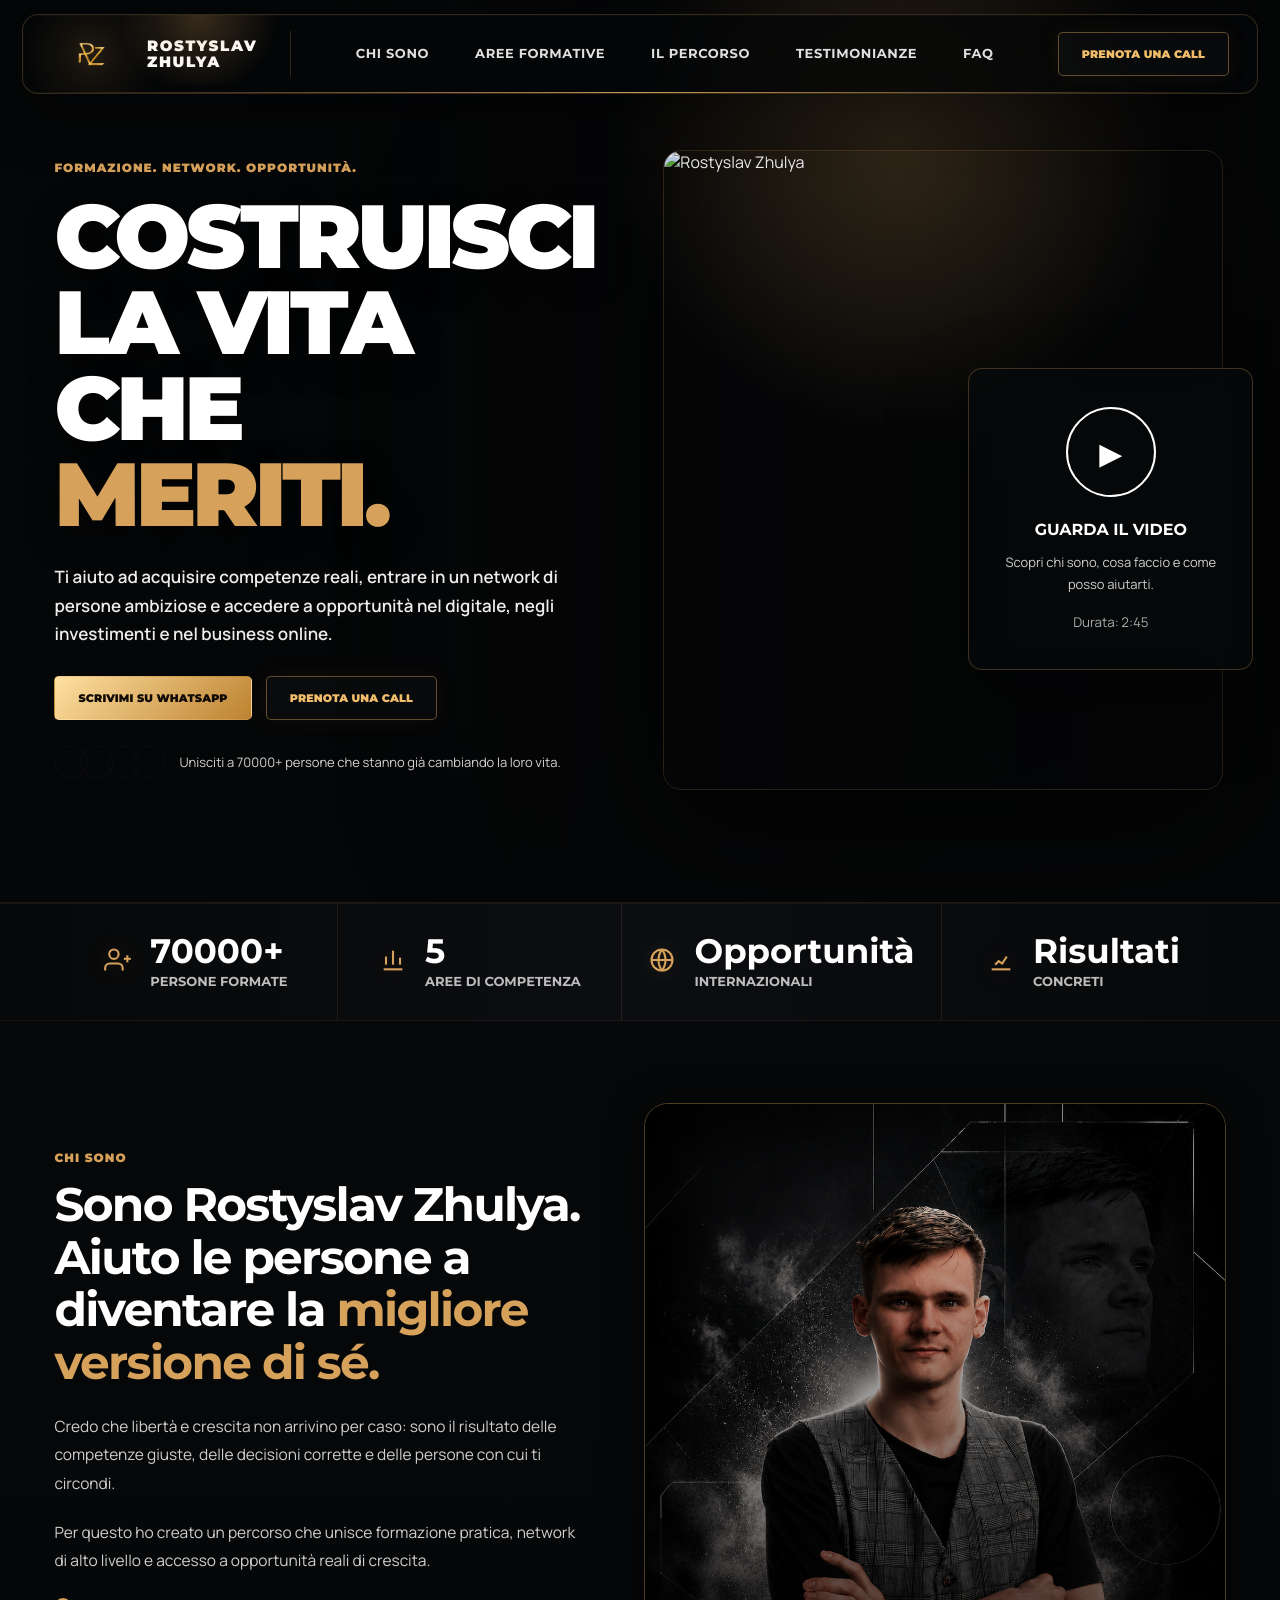
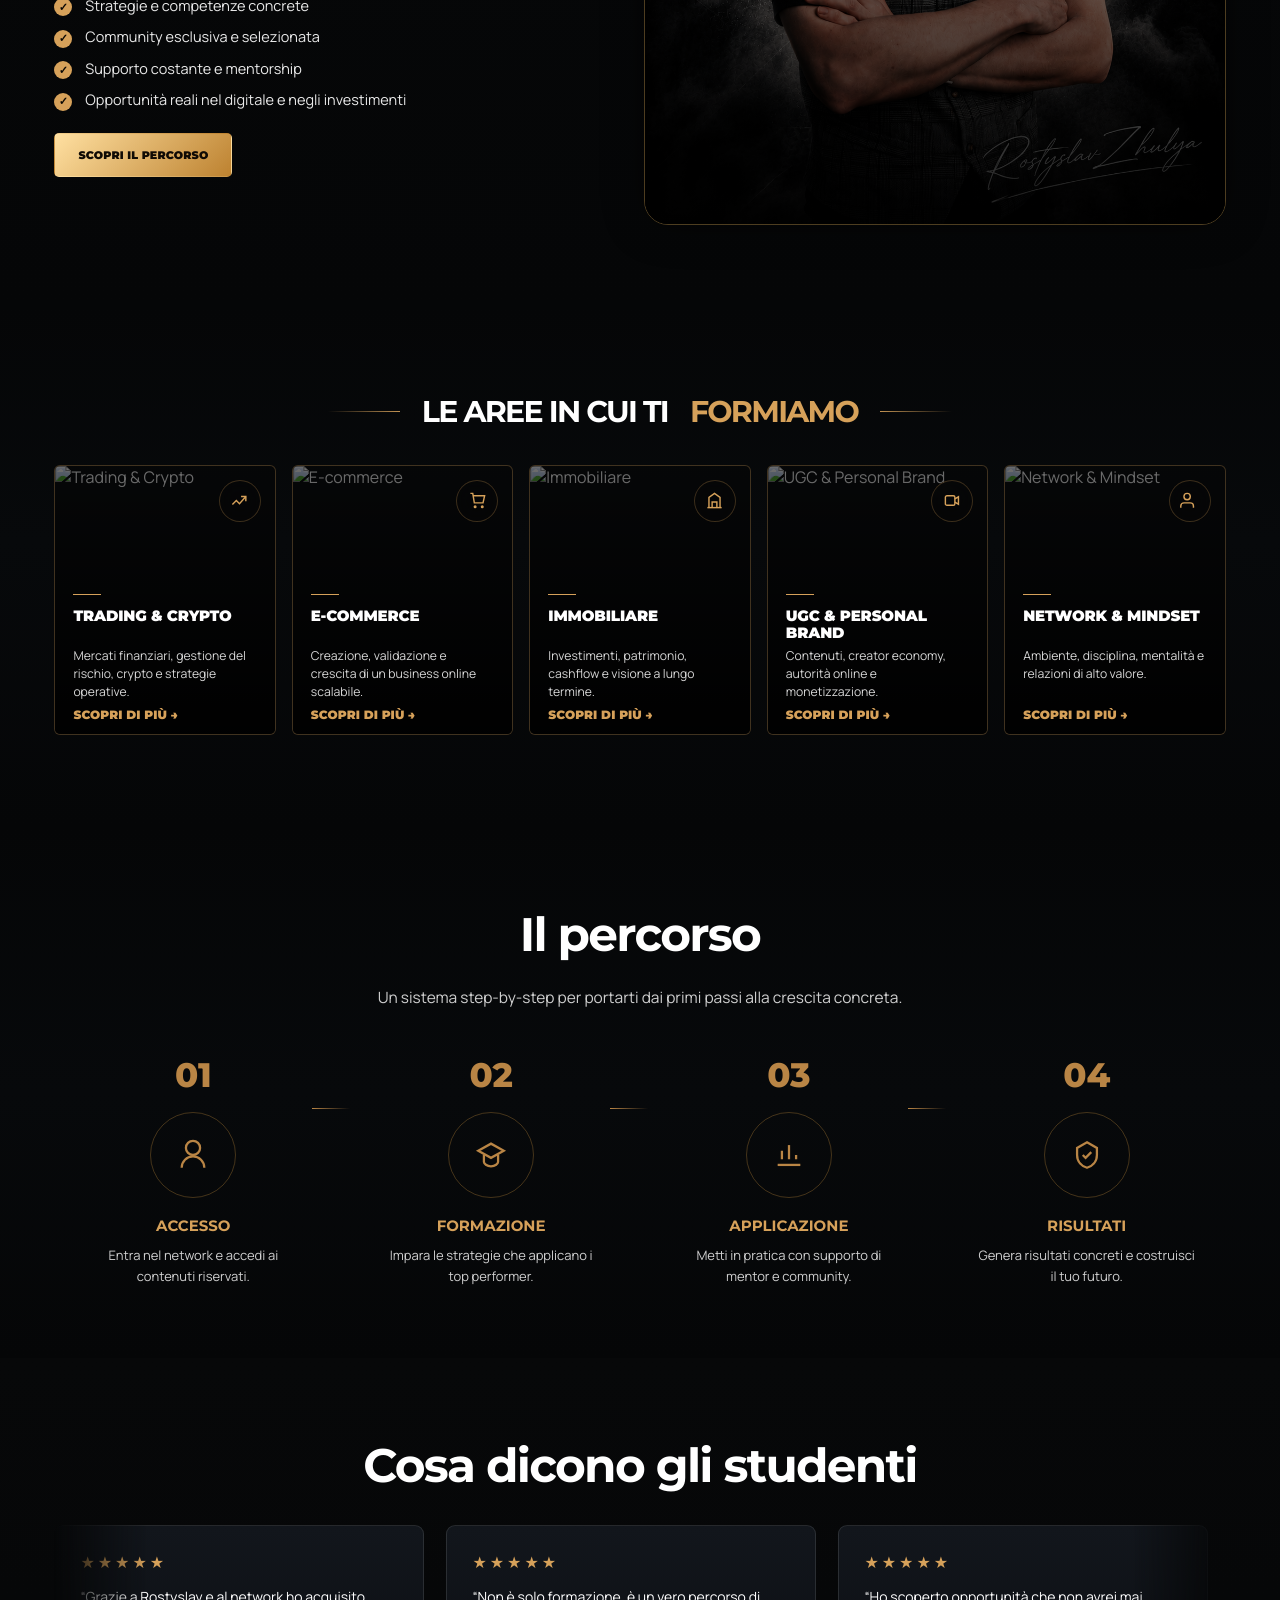
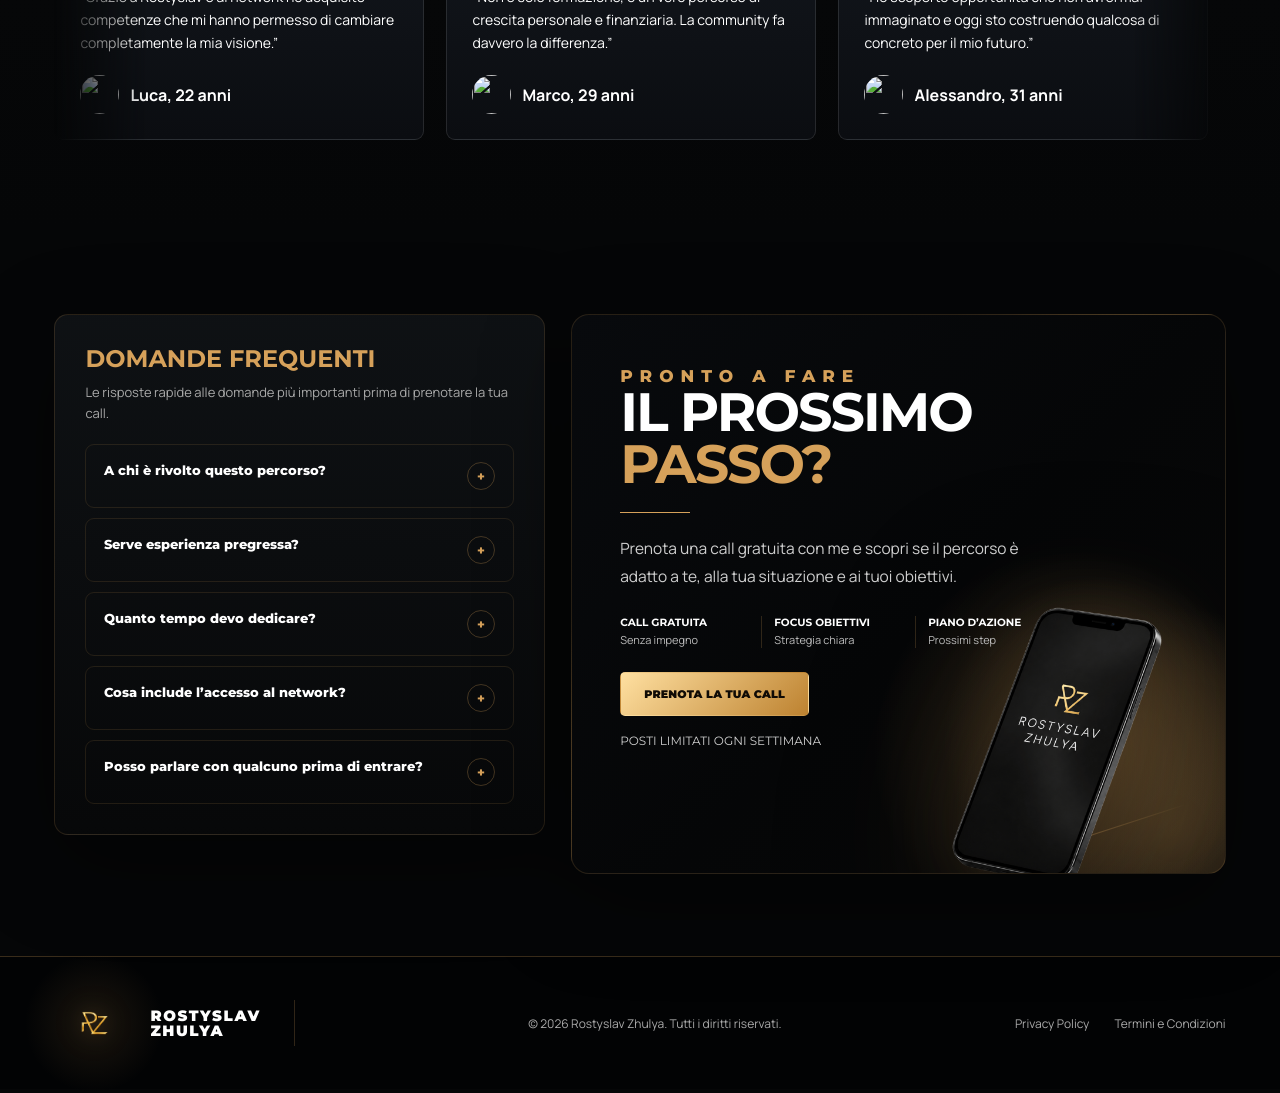
==== commit 39a718f7: "Add files via upload" ====
--- a/index.html
+++ b/index.html
@@ -10,6 +10,7 @@
   <link crossorigin="" href="https://fonts.gstatic.com" rel="preconnect"/>
   <link href="https://fonts.googleapis.com/css2?family=Manrope:wght@400;500;600;700;800&amp;family=Montserrat:wght@600;700;800;900&amp;display=swap" rel="stylesheet"/>
   <link href="styles.css" rel="stylesheet">
+  <link rel="stylesheet" href="mobile-fix.css?v=mobile-final-2">
   </link>
  </head>
  <body>
@@ -49,25 +50,24 @@
    </div>
   </header>
   <main>
-   <!-- ================= HERO ================= -->
    <section class="hero">
     <div class="container hero-grid">
-
-     <!-- Testo hero -->
      <div class="hero-copy">
-      <div class="eyebrow">Formazione. Network. Opportunità.</div>
-
+      <div class="eyebrow">
+       Formazione. Network. Opportunità.
+      </div>
       <h1>
-       Costruisci<br>
-       la vita che<br>
-       <span class="gold">meriti.</span>
+       Costruisci
+       <br/>
+       la vita che
+       <br/>
+       <span class="gold">
+        meriti.
+       </span>
       </h1>
-
       <p>
-       Ti aiuto ad acquisire competenze reali, entrare in un network di persone ambiziose
-       e accedere a opportunità nel digitale, negli investimenti e nel business online.
+       Ti aiuto ad acquisire competenze reali, entrare in un network di persone ambiziose e accedere a opportunità nel digitale, negli investimenti e nel business online.
       </p>
-
       <div class="hero-actions">
        <a class="btn btn-gold" href="https://wa.me/390000000000" target="_blank">
         Scrivimi su WhatsApp
@@ -76,32 +76,41 @@
         Prenota una call
        </a>
       </div>
-
       <div class="proof">
        <div class="faces">
-        <span></span>
-        <span></span>
-        <span></span>
-        <span></span>
-       </div>
-       <span>Unisciti a 70000+ persone che stanno già cambiando la loro vita.</span>
-      </div>
-     </div>
-
-     <!-- Immagine + video -->
+        <span>
+        </span>
+        <span>
+        </span>
+        <span>
+        </span>
+        <span>
+        </span>
+       </div>
+       <span>
+        Unisciti a 70000+ persone che stanno già cambiando la loro vita.
+       </span>
+      </div>
+     </div>
      <div class="hero-visual">
       <div class="main-person">
-       <img src="images/hero-bg.png" alt="Rostyslav Zhulya">
-      </div>
-
+       <img alt="Rostyslav Zhulya" src="images/hero-bg.png"/>
+      </div>
       <div class="video-card">
-       <div class="play">▶</div>
-       <h3>Guarda il video</h3>
-       <p>Scopri chi sono, cosa faccio e come posso aiutarti.</p>
-       <small>Durata: 2:45</small>
-      </div>
-     </div>
-
+       <div class="play">
+        ▶
+       </div>
+       <h3>
+        Guarda il video
+       </h3>
+       <p>
+        Scopri chi sono, cosa faccio e come posso aiutarti.
+       </p>
+       <small>
+        Durata: 2:45
+       </small>
+      </div>
+     </div>
     </div>
    </section>
    <div class="stats">
--- a/styles.css
+++ b/styles.css
@@ -300,64 +300,38 @@
 /* ------------------------------
    5. HERO
 ------------------------------ */
-.hero{
-  position:relative;
-  min-height:820px;
-  display:flex;
-  align-items:center;
-
-  margin-top:-100px;
-  padding-top:100px;
-
-  overflow:hidden;
-
-  border-bottom:1px solid rgba(214,161,90,.10);
-
-  background:
-    linear-gradient(
-      90deg,
-      rgba(5,6,7,.96) 0%,
-      rgba(5,6,7,.90) 26%,
-      rgba(5,6,7,.52) 54%,
-      rgba(5,6,7,.82) 100%
-    ),
-    url("images/me.png");
-
-  background-size:cover;
-  background-position:center top;
-  background-repeat:no-repeat;
-}
-
-.hero::before{
-  content:"";
-  position:absolute;
-  inset:0;
-
-  background:
-    radial-gradient(
-      circle at 68% 18%,
-      rgba(214,161,90,.16),
-      transparent 24%
-    ),
-    linear-gradient(
-      180deg,
-      transparent 58%,
-      #050607 100%
-    );
-
-  z-index:0;
-}
-
-.hero-grid{
-  position:relative;
-  z-index:2;
-
-  display:grid;
-  grid-template-columns:0.9fr 1.1fr;
-
-  align-items:center;
-
-  min-height:820px;
+.hero {
+  position: relative;
+  min-height: 720px;
+  display: flex;
+  align-items: center;
+  margin-top: -100px;
+  padding-top: 100px;
+  border-bottom: 1px solid rgba(214, 161, 90, 0.10);
+  overflow: hidden;
+  background:
+    linear-gradient(90deg, rgba(5, 6, 7, 0.98) 0%, rgba(5, 6, 7, 0.92) 34%, rgba(5, 6, 7, 0.58) 58%, rgba(5, 6, 7, 0.82) 100%),
+    url("https://images.unsplash.com/photo-1511818966892-d7d671e672a2?auto=format&fit=crop&w=2200&q=90") center/cover;
+}
+
+.hero::before {
+  content: "";
+  position: absolute;
+  inset: 0;
+  background:
+    linear-gradient(180deg, transparent 60%, #07090b),
+    radial-gradient(circle at 70% 18%, rgba(214, 161, 90, 0.18), transparent 24%);
+  z-index: 0;
+}
+
+.hero-grid {
+  position: relative;
+  z-index: 1;
+  display: grid;
+  grid-template-columns: 0.82fr 1.18fr;
+  gap: 10px;
+  align-items: center;
+  padding: 70px 0 30px;
 }
 
 .eyebrow {
@@ -3725,334 +3699,3 @@
     height: 500px !important;
   }
 }
-
-
-/* =========================================================
-   HERO BACKGROUND FIX DEFINITIVO
-   ========================================================= */
-
-.hero-visual{
-  position:absolute;
-  inset:0;
-  pointer-events:none;
-}
-
-.main-person{
-  display:none !important;
-}
-
-.video-card{
-  position:absolute;
-
-  right:8%;
-  top:50%;
-
-  transform:translateY(-50%);
-
-  width:300px;
-
-  padding:42px 30px;
-
-  border:1px solid rgba(214,161,90,.24);
-
-  background:
-    linear-gradient(
-      180deg,
-      rgba(14,17,21,.72),
-      rgba(6,7,8,.88)
-    );
-
-  backdrop-filter:blur(20px);
-
-  border-radius:18px;
-
-  text-align:center;
-
-  box-shadow:
-    0 40px 100px rgba(0,0,0,.55);
-}
-
-@media (max-width: 980px){
-
-  .hero{
-    background-position:72% top;
-    min-height:auto;
-    padding-bottom:120px;
-  }
-
-  .hero-grid{
-    grid-template-columns:1fr;
-    min-height:auto;
-    padding:80px 0;
-  }
-
-  .video-card{
-    position:relative;
-    right:auto;
-    top:auto;
-
-    transform:none;
-
-    width:100%;
-    max-width:340px;
-
-    margin-top:40px;
-  }
-}
-
-
-/* =========================================================
-   MOBILE FIX FINALE — hero + video + menu
-   ========================================================= */
-
-@media (max-width: 980px){
-
-  body{
-    overflow-x:hidden !important;
-  }
-
-  .navbar{
-    top:10px !important;
-    width:calc(100% - 20px) !important;
-    border-radius:16px !important;
-    overflow:visible !important;
-  }
-
-  .nav-inner{
-    height:76px !important;
-    padding:0 14px !important;
-    gap:12px !important;
-  }
-
-  .brand{
-    gap:10px !important;
-    padding-right:14px !important;
-    font-size:12px !important;
-    letter-spacing:1.2px !important;
-    flex:1 1 auto !important;
-    min-width:0 !important;
-  }
-
-  .brand::after{
-    display:none !important;
-  }
-
-  .logo-img{
-    width:54px !important;
-    height:54px !important;
-    flex:0 0 54px !important;
-  }
-
-  .navbar > .nav-inner > .btn{
-    padding:12px 16px !important;
-    font-size:11px !important;
-    flex:0 0 auto !important;
-  }
-
-  .menu-toggle{
-    display:flex !important;
-    align-items:center !important;
-    justify-content:center !important;
-    width:46px !important;
-    height:46px !important;
-    border:0 !important;
-    background:transparent !important;
-    color:var(--gold2) !important;
-    font-size:34px !important;
-    line-height:1 !important;
-    cursor:pointer !important;
-    flex:0 0 46px !important;
-    z-index:999 !important;
-  }
-
-  .nav{
-    position:absolute !important;
-    top:calc(100% + 10px) !important;
-    left:0 !important;
-    right:0 !important;
-    display:none !important;
-    flex-direction:column !important;
-    gap:0 !important;
-    padding:16px !important;
-    border:1px solid rgba(214,161,90,.24) !important;
-    border-radius:16px !important;
-    background:rgba(5,6,7,.96) !important;
-    backdrop-filter:blur(18px) !important;
-    box-shadow:0 22px 70px rgba(0,0,0,.55) !important;
-    z-index:998 !important;
-  }
-
-  body.nav-open .nav{
-    display:flex !important;
-  }
-
-  .nav a{
-    padding:15px 12px !important;
-    border-bottom:1px solid rgba(214,161,90,.10) !important;
-    font-size:13px !important;
-  }
-
-  .nav a:last-child{
-    border-bottom:0 !important;
-  }
-
-  /* HERO MOBILE: niente sovrapposizione con la video card */
-  .hero{
-    min-height:auto !important;
-    padding-top:105px !important;
-    padding-bottom:72px !important;
-    margin-top:-86px !important;
-    align-items:flex-start !important;
-    background-size:cover !important;
-    background-position:center top !important;
-  }
-
-  .hero-grid{
-    display:flex !important;
-    flex-direction:column !important;
-    min-height:auto !important;
-    padding:95px 0 0 !important;
-    gap:28px !important;
-    align-items:stretch !important;
-  }
-
-  .hero-copy{
-    position:relative !important;
-    z-index:5 !important;
-    max-width:100% !important;
-  }
-
-  .eyebrow{
-    font-size:12px !important;
-    line-height:1.35 !important;
-    margin-bottom:18px !important;
-  }
-
-  .hero h1,
-  h1{
-    font-size:clamp(46px, 13vw, 64px) !important;
-    line-height:.94 !important;
-    letter-spacing:-2.4px !important;
-    max-width:100% !important;
-  }
-
-  .hero-copy p{
-    font-size:18px !important;
-    line-height:1.72 !important;
-    max-width:100% !important;
-    margin:24px 0 !important;
-  }
-
-  .hero-actions{
-    display:grid !important;
-    grid-template-columns:1fr !important;
-    gap:14px !important;
-    margin-bottom:26px !important;
-  }
-
-  .hero-actions .btn{
-    width:100% !important;
-    min-height:58px !important;
-    font-size:13px !important;
-  }
-
-  .proof{
-    align-items:center !important;
-    gap:16px !important;
-    font-size:16px !important;
-    line-height:1.35 !important;
-  }
-
-  .faces span{
-    width:42px !important;
-    height:42px !important;
-  }
-
-  .hero-visual{
-    position:relative !important;
-    inset:auto !important;
-    display:block !important;
-    pointer-events:auto !important;
-    min-height:auto !important;
-    width:100% !important;
-    z-index:6 !important;
-  }
-
-  .main-person,
-  .main-person img{
-    display:none !important;
-  }
-
-  .video-card{
-    position:relative !important;
-    right:auto !important;
-    left:auto !important;
-    top:auto !important;
-    bottom:auto !important;
-    transform:none !important;
-    width:100% !important;
-    max-width:100% !important;
-    margin:0 !important;
-    padding:30px 22px !important;
-    border-radius:18px !important;
-    z-index:10 !important;
-  }
-
-  .play{
-    width:74px !important;
-    height:74px !important;
-    margin-bottom:20px !important;
-  }
-}
-
-@media (max-width: 520px){
-
-  .navbar{
-    width:calc(100% - 18px) !important;
-  }
-
-  .nav-inner{
-    height:72px !important;
-    padding:0 12px !important;
-  }
-
-  .logo-img{
-    width:48px !important;
-    height:48px !important;
-    flex-basis:48px !important;
-  }
-
-  .brand span{
-    font-size:12px !important;
-  }
-
-  .navbar > .nav-inner > .btn{
-    padding:11px 13px !important;
-    font-size:10px !important;
-  }
-
-  .menu-toggle{
-    width:40px !important;
-    height:40px !important;
-    flex-basis:40px !important;
-    font-size:31px !important;
-  }
-
-  .hero{
-    padding-top:95px !important;
-  }
-
-  .hero-grid{
-    padding-top:80px !important;
-  }
-
-  .hero h1,
-  h1{
-    font-size:44px !important;
-    letter-spacing:-2px !important;
-  }
-
-  .hero-copy p{
-    font-size:17px !important;
-  }
-}
--- a/mobile-fix.css
+++ b/mobile-fix.css
@@ -0,0 +1,291 @@
+
+/* =========================================================
+   MOBILE OVERRIDE DEFINITIVO
+   Questo file va caricato DOPO styles.css
+   ========================================================= */
+
+@media (max-width: 980px){
+
+  html,
+  body{
+    width:100%;
+    max-width:100%;
+    overflow-x:hidden !important;
+  }
+
+  .navbar{
+    position:sticky !important;
+    top:10px !important;
+    width:calc(100% - 20px) !important;
+    margin:0 auto !important;
+    border-radius:18px !important;
+    overflow:visible !important;
+    z-index:9999 !important;
+  }
+
+  .nav-inner{
+    height:76px !important;
+    padding:0 12px !important;
+    gap:10px !important;
+    display:flex !important;
+    align-items:center !important;
+  }
+
+  .brand{
+    flex:1 1 auto !important;
+    min-width:0 !important;
+    gap:10px !important;
+    padding-right:0 !important;
+    font-size:12px !important;
+    line-height:1 !important;
+    letter-spacing:1px !important;
+  }
+
+  .brand::after,
+  .brand::before{
+    display:none !important;
+  }
+
+  .logo-img{
+    width:50px !important;
+    height:50px !important;
+    min-width:50px !important;
+    flex:0 0 50px !important;
+  }
+
+  .brand span{
+    font-size:12px !important;
+    line-height:1.05 !important;
+    letter-spacing:1.3px !important;
+    white-space:nowrap !important;
+  }
+
+  .navbar > .nav-inner > .btn{
+    display:inline-flex !important;
+    flex:0 0 auto !important;
+    padding:12px 14px !important;
+    font-size:10px !important;
+    min-height:46px !important;
+  }
+
+  .menu-toggle{
+    display:flex !important;
+    align-items:center !important;
+    justify-content:center !important;
+    width:44px !important;
+    height:44px !important;
+    flex:0 0 44px !important;
+    border:0 !important;
+    background:transparent !important;
+    color:var(--gold2) !important;
+    font-size:34px !important;
+    line-height:1 !important;
+    cursor:pointer !important;
+    z-index:10001 !important;
+  }
+
+  /* MENU MOBILE CHIUSO */
+  .nav{
+    position:absolute !important;
+    top:calc(100% + 10px) !important;
+    left:0 !important;
+    right:0 !important;
+
+    display:flex !important;
+    flex-direction:column !important;
+    gap:0 !important;
+
+    padding:12px !important;
+    border-radius:16px !important;
+    border:1px solid rgba(214,161,90,.28) !important;
+
+    background:rgba(5,6,7,.97) !important;
+    backdrop-filter:blur(18px) !important;
+    box-shadow:0 24px 80px rgba(0,0,0,.70) !important;
+
+    opacity:0 !important;
+    pointer-events:none !important;
+    transform:translateY(-8px) !important;
+    transition:.22s ease !important;
+
+    z-index:10000 !important;
+  }
+
+  /* MENU MOBILE APERTO */
+  body.nav-open .nav{
+    opacity:1 !important;
+    pointer-events:auto !important;
+    transform:translateY(0) !important;
+  }
+
+  .nav a{
+    display:block !important;
+    padding:15px 12px !important;
+    font-size:13px !important;
+    border-bottom:1px solid rgba(214,161,90,.12) !important;
+  }
+
+  .nav a:last-child{
+    border-bottom:0 !important;
+  }
+
+  /* HERO MOBILE */
+  .hero{
+    min-height:auto !important;
+    margin-top:-86px !important;
+    padding-top:108px !important;
+    padding-bottom:70px !important;
+    display:block !important;
+    background-size:cover !important;
+    background-position:center top !important;
+  }
+
+  .hero-grid{
+    display:flex !important;
+    flex-direction:column !important;
+    min-height:auto !important;
+    padding:90px 0 0 !important;
+    gap:26px !important;
+    align-items:stretch !important;
+  }
+
+  .hero-copy{
+    position:relative !important;
+    z-index:5 !important;
+    width:100% !important;
+    max-width:100% !important;
+  }
+
+  .eyebrow{
+    font-size:12px !important;
+    line-height:1.4 !important;
+    margin-bottom:18px !important;
+  }
+
+  .hero h1{
+    font-size:clamp(44px, 12vw, 62px) !important;
+    line-height:.94 !important;
+    letter-spacing:-2.2px !important;
+    max-width:100% !important;
+  }
+
+  .hero-copy p{
+    font-size:18px !important;
+    line-height:1.72 !important;
+    max-width:100% !important;
+    margin:24px 0 !important;
+  }
+
+  .hero-actions{
+    display:grid !important;
+    grid-template-columns:1fr !important;
+    gap:14px !important;
+    margin-bottom:26px !important;
+  }
+
+  .hero-actions .btn{
+    width:100% !important;
+    min-height:58px !important;
+    font-size:13px !important;
+  }
+
+  .proof{
+    display:flex !important;
+    align-items:center !important;
+    gap:14px !important;
+    font-size:16px !important;
+    line-height:1.35 !important;
+  }
+
+  .faces span{
+    width:40px !important;
+    height:40px !important;
+  }
+
+  /* VIDEO SOTTO AL TESTO, NON SOPRA */
+  .hero-visual{
+    position:relative !important;
+    inset:auto !important;
+    display:block !important;
+    min-height:auto !important;
+    width:100% !important;
+    z-index:6 !important;
+    pointer-events:auto !important;
+  }
+
+  .main-person,
+  .main-person img{
+    display:none !important;
+  }
+
+  .video-card{
+    position:relative !important;
+    right:auto !important;
+    left:auto !important;
+    top:auto !important;
+    bottom:auto !important;
+    transform:none !important;
+
+    width:100% !important;
+    max-width:100% !important;
+    margin:0 !important;
+    padding:30px 22px !important;
+
+    border-radius:18px !important;
+    z-index:10 !important;
+  }
+
+  .play{
+    width:74px !important;
+    height:74px !important;
+    margin:0 auto 20px !important;
+  }
+}
+
+@media (max-width: 520px){
+
+  .navbar{
+    width:calc(100% - 18px) !important;
+  }
+
+  .nav-inner{
+    height:72px !important;
+    padding:0 10px !important;
+  }
+
+  .logo-img{
+    width:46px !important;
+    height:46px !important;
+    min-width:46px !important;
+    flex-basis:46px !important;
+  }
+
+  .brand span{
+    font-size:11px !important;
+  }
+
+  .navbar > .nav-inner > .btn{
+    padding:10px 12px !important;
+    font-size:10px !important;
+    min-height:42px !important;
+  }
+
+  .menu-toggle{
+    width:40px !important;
+    height:40px !important;
+    flex-basis:40px !important;
+    font-size:31px !important;
+  }
+
+  .hero-grid{
+    padding-top:82px !important;
+  }
+
+  .hero h1{
+    font-size:43px !important;
+  }
+
+  .hero-copy p{
+    font-size:17px !important;
+  }
+}
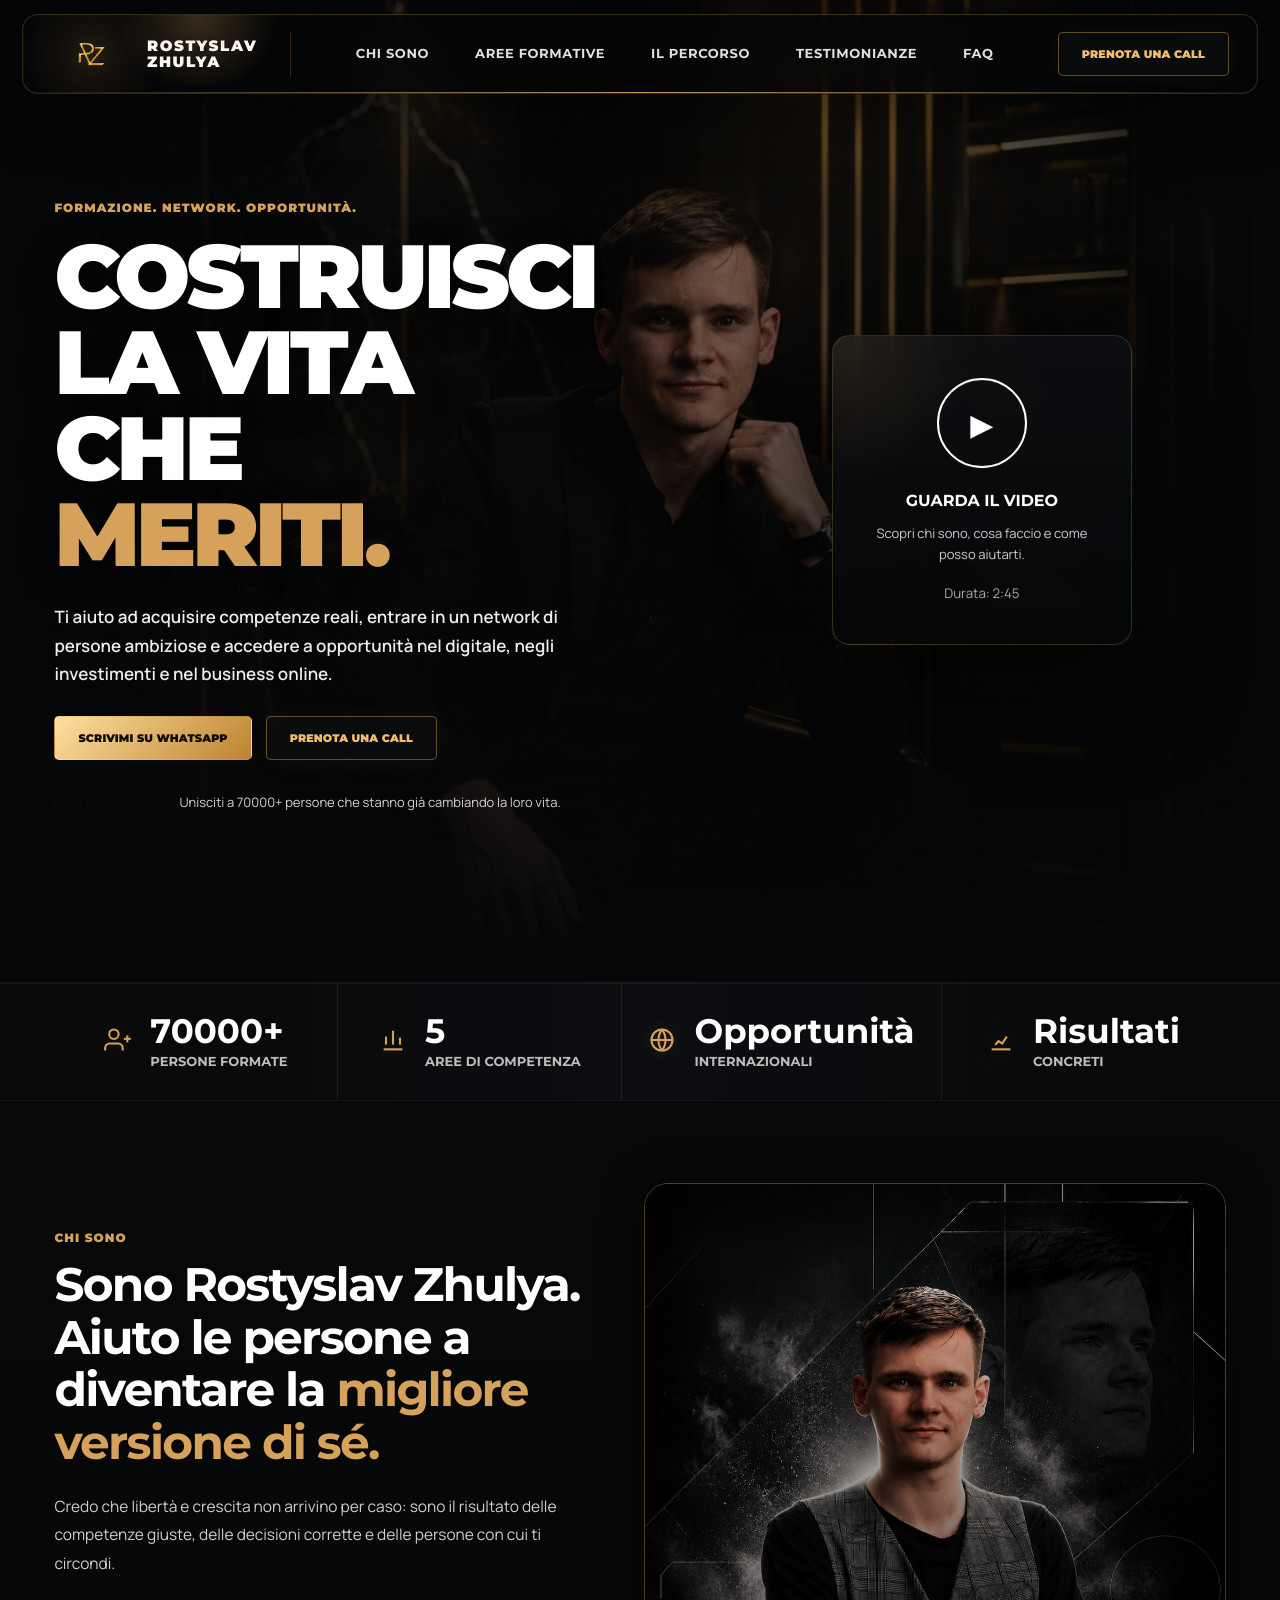
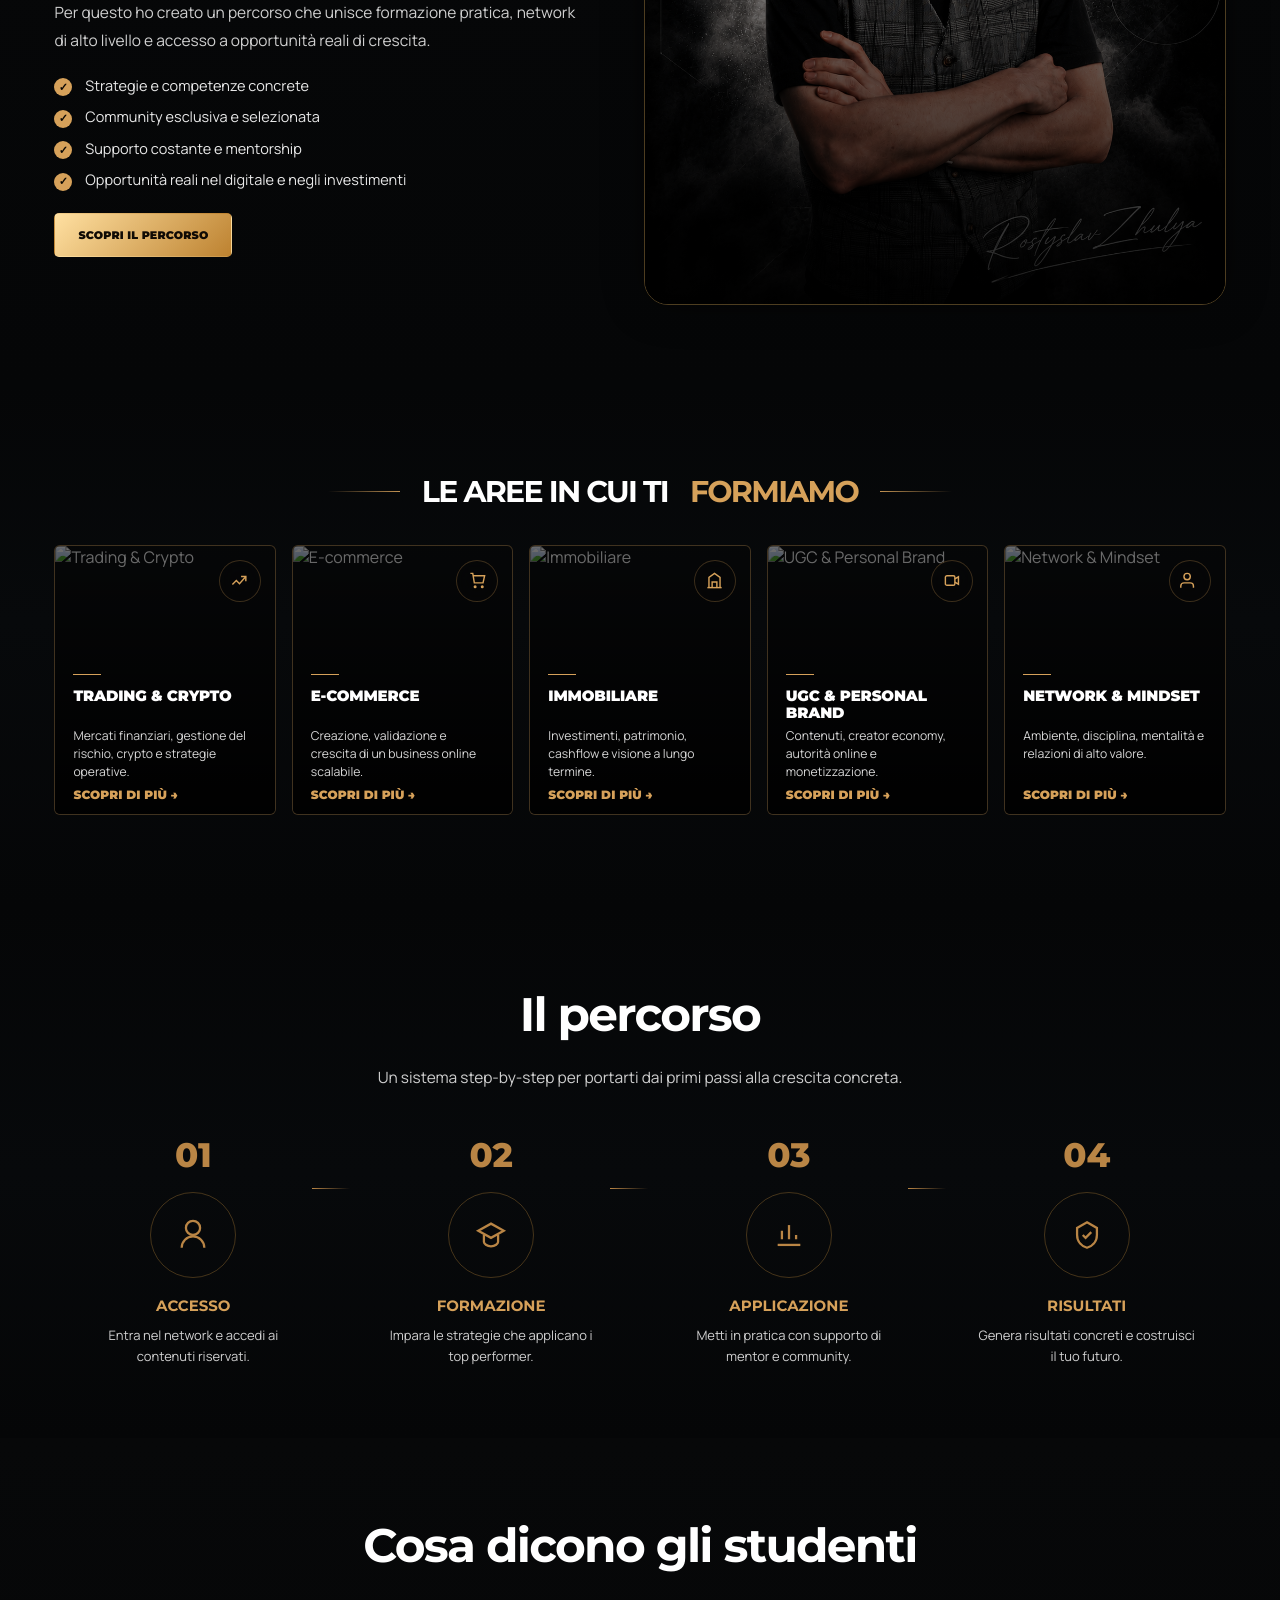
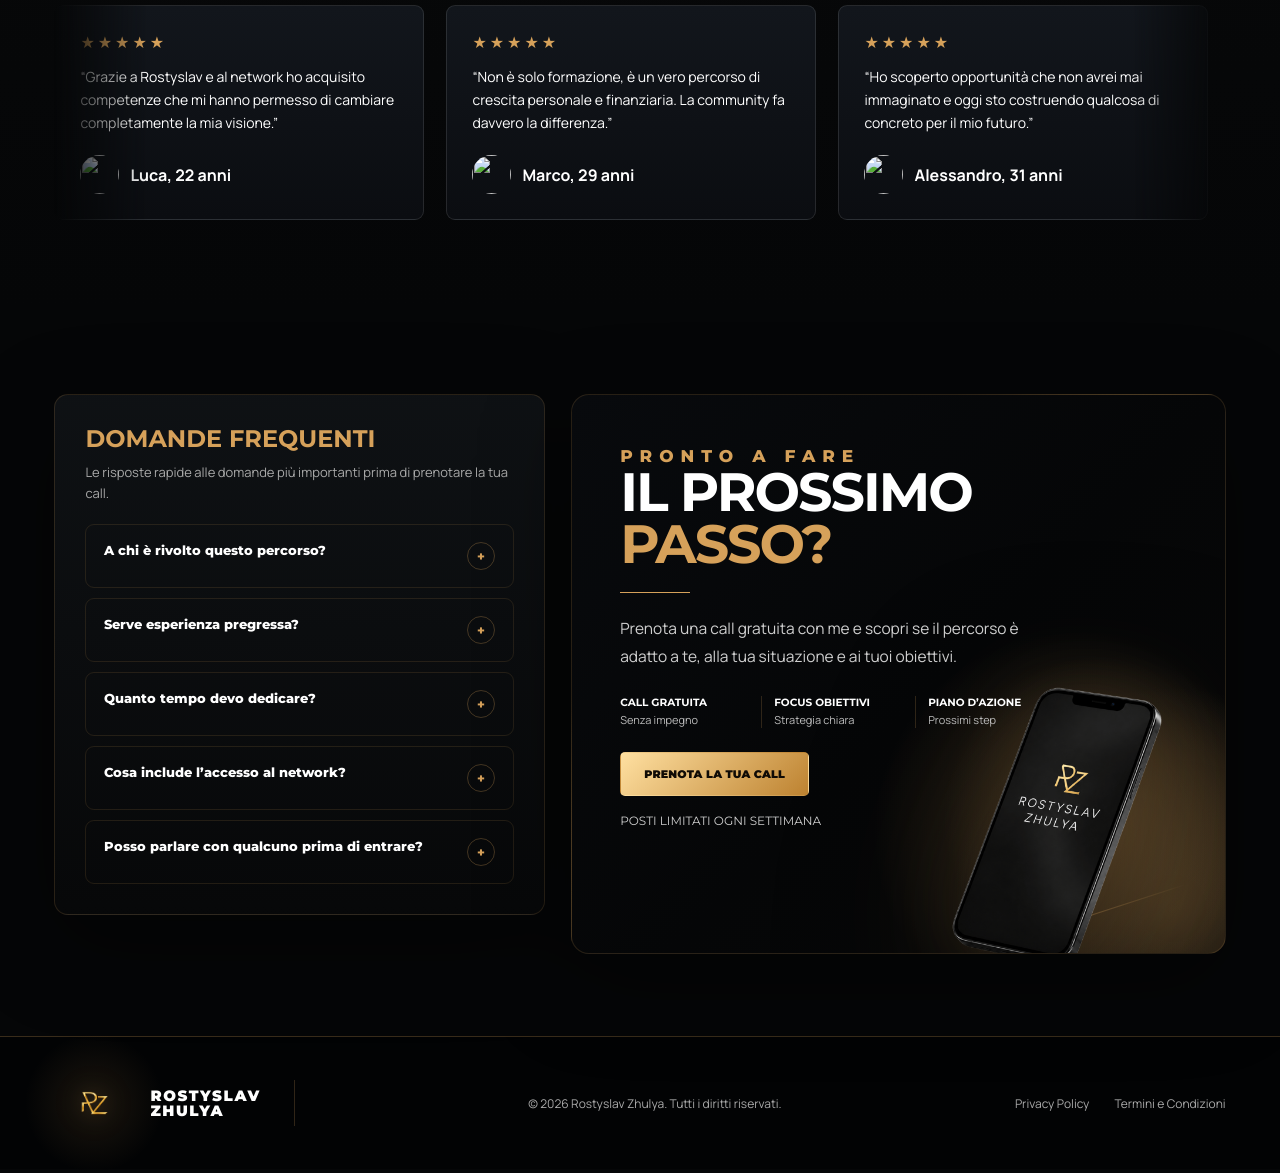
==== commit 63043e8c: "Add files via upload" ====
--- a/index.html
+++ b/index.html
@@ -10,7 +10,6 @@
   <link crossorigin="" href="https://fonts.gstatic.com" rel="preconnect"/>
   <link href="https://fonts.googleapis.com/css2?family=Manrope:wght@400;500;600;700;800&amp;family=Montserrat:wght@600;700;800;900&amp;display=swap" rel="stylesheet"/>
   <link href="styles.css" rel="stylesheet">
-  <link rel="stylesheet" href="mobile-fix.css?v=mobile-final-2">
   </link>
  </head>
  <body>
@@ -93,10 +92,7 @@
       </div>
      </div>
      <div class="hero-visual">
-      <div class="main-person">
-       <img alt="Rostyslav Zhulya" src="images/hero-bg.png"/>
-      </div>
-      <div class="video-card">
+<div class="video-card">
        <div class="play">
         ▶
        </div>
@@ -240,7 +236,7 @@
       </a>
      </div>
      <div class="cinema-frame">
-      <img alt="Rostyslav Zhulya personal brand" src="images/me.png"/>
+      <img alt="Rostyslav Zhulya personal brand" src="images/me2.png"/>
      </div>
     </div>
    </section>
--- a/styles.css
+++ b/styles.css
@@ -3699,3 +3699,423 @@
     height: 500px !important;
   }
 }
+
+
+/* =========================================================
+   FIX FINALE HERO + MOBILE
+   La hero usa la foto come SFONDO, non come box a destra.
+   Foto usata: images/me.png
+   ========================================================= */
+
+/* ---------- HERO DESKTOP ---------- */
+body .hero {
+  position: relative !important;
+  min-height: 820px !important;
+  display: flex !important;
+  align-items: center !important;
+
+  margin-top: -100px !important;
+  padding-top: 100px !important;
+
+  overflow: hidden !important;
+
+  border-bottom: 1px solid rgba(214, 161, 90, 0.10) !important;
+
+  background:
+    linear-gradient(
+      90deg,
+      rgba(5, 6, 7, 0.97) 0%,
+      rgba(5, 6, 7, 0.88) 28%,
+      rgba(5, 6, 7, 0.48) 56%,
+      rgba(5, 6, 7, 0.90) 100%
+    ),
+    radial-gradient(circle at 66% 18%, rgba(214, 161, 90, 0.14), transparent 24%),
+    url("images/me.png") !important;
+
+  background-repeat: no-repeat !important;
+  background-size: cover !important;
+  background-position: center center !important;
+  background-color: #050607 !important;
+}
+
+/* overlay sfumato */
+body .hero::before {
+  content: "" !important;
+  position: absolute !important;
+  inset: 0 !important;
+  z-index: 1 !important;
+  pointer-events: none !important;
+
+  background:
+    linear-gradient(180deg, rgba(5, 6, 7, 0.02) 0%, rgba(5, 6, 7, 0.22) 52%, #050607 100%),
+    linear-gradient(90deg, #050607 0%, transparent 16%, transparent 84%, #050607 100%) !important;
+}
+
+/* contenuto sopra lo sfondo */
+body .hero .hero-grid {
+  position: relative !important;
+  z-index: 3 !important;
+
+  display: grid !important;
+  grid-template-columns: 0.9fr 1.1fr !important;
+  align-items: center !important;
+
+  min-height: 820px !important;
+  padding: 70px 0 30px !important;
+}
+
+/* IMPORTANTISSIMO: tolgo la vecchia immagine a destra */
+body .hero .main-person,
+body .hero .main-person img {
+  display: none !important;
+  visibility: hidden !important;
+  opacity: 0 !important;
+}
+
+/* hero visual serve solo per contenere la video card */
+body .hero .hero-visual {
+  position: absolute !important;
+  inset: 0 !important;
+  z-index: 4 !important;
+  display: block !important;
+  min-height: 0 !important;
+  pointer-events: none !important;
+}
+
+/* video card */
+body .hero .video-card {
+  display: block !important;
+  visibility: visible !important;
+  opacity: 1 !important;
+
+  position: absolute !important;
+  right: 8% !important;
+  top: 50% !important;
+  bottom: auto !important;
+  left: auto !important;
+
+  transform: translateY(-50%) !important;
+
+  width: 300px !important;
+  padding: 42px 30px !important;
+
+  border: 1px solid rgba(214, 161, 90, 0.24) !important;
+  border-radius: 18px !important;
+
+  background:
+    radial-gradient(circle at 0% 0%, rgba(214, 161, 90, 0.12), transparent 34%),
+    linear-gradient(180deg, rgba(14, 17, 21, 0.72), rgba(6, 7, 8, 0.88)) !important;
+
+  backdrop-filter: blur(20px) !important;
+  text-align: center !important;
+
+  box-shadow: 0 40px 100px rgba(0, 0, 0, 0.55) !important;
+  pointer-events: auto !important;
+  z-index: 10 !important;
+}
+
+/* monitor grandi: evita zoom esagerato */
+@media (min-width: 1500px) {
+  body .hero {
+    background-size: auto 100% !important;
+    background-position: center center !important;
+  }
+}
+
+/* monitor ultrawide */
+@media (min-width: 1900px) {
+  body .hero {
+    background-size: auto 100% !important;
+    background-position: center center !important;
+  }
+}
+
+/* ---------- MOBILE NAV + HERO ---------- */
+@media (max-width: 980px) {
+  html,
+  body {
+    width: 100% !important;
+    max-width: 100% !important;
+    overflow-x: hidden !important;
+  }
+
+  body .navbar {
+    position: sticky !important;
+    top: 10px !important;
+    width: calc(100% - 20px) !important;
+    margin: 0 auto !important;
+    border-radius: 18px !important;
+    overflow: visible !important;
+    z-index: 9999 !important;
+  }
+
+  body .nav-inner {
+    height: 76px !important;
+    padding: 0 12px !important;
+    gap: 10px !important;
+    display: flex !important;
+    align-items: center !important;
+  }
+
+  body .brand {
+    flex: 1 1 auto !important;
+    min-width: 0 !important;
+    gap: 10px !important;
+    padding-right: 0 !important;
+    font-size: 12px !important;
+    line-height: 1 !important;
+    letter-spacing: 1px !important;
+  }
+
+  body .brand::after,
+  body .brand::before {
+    display: none !important;
+  }
+
+  body .logo-img {
+    width: 50px !important;
+    height: 50px !important;
+    min-width: 50px !important;
+    flex: 0 0 50px !important;
+  }
+
+  body .brand span {
+    font-size: 12px !important;
+    line-height: 1.05 !important;
+    letter-spacing: 1.3px !important;
+    white-space: nowrap !important;
+  }
+
+  body .navbar > .nav-inner > .btn {
+    display: inline-flex !important;
+    flex: 0 0 auto !important;
+    padding: 12px 14px !important;
+    font-size: 10px !important;
+    min-height: 46px !important;
+  }
+
+  body .menu-toggle {
+    display: flex !important;
+    align-items: center !important;
+    justify-content: center !important;
+
+    width: 44px !important;
+    height: 44px !important;
+    flex: 0 0 44px !important;
+
+    border: 0 !important;
+    background: transparent !important;
+
+    color: var(--gold2) !important;
+    font-size: 34px !important;
+    line-height: 1 !important;
+
+    cursor: pointer !important;
+    z-index: 10001 !important;
+  }
+
+  /* menu chiuso */
+  body .nav {
+    position: absolute !important;
+    top: calc(100% + 10px) !important;
+    left: 0 !important;
+    right: 0 !important;
+
+    display: flex !important;
+    flex-direction: column !important;
+    gap: 0 !important;
+
+    padding: 12px !important;
+
+    border-radius: 16px !important;
+    border: 1px solid rgba(214, 161, 90, 0.28) !important;
+
+    background: rgba(5, 6, 7, 0.97) !important;
+    backdrop-filter: blur(18px) !important;
+    box-shadow: 0 24px 80px rgba(0, 0, 0, 0.70) !important;
+
+    opacity: 0 !important;
+    pointer-events: none !important;
+    transform: translateY(-8px) !important;
+    transition: 0.22s ease !important;
+
+    z-index: 10000 !important;
+  }
+
+  /* menu aperto */
+  body.nav-open .nav {
+    opacity: 1 !important;
+    pointer-events: auto !important;
+    transform: translateY(0) !important;
+  }
+
+  body .nav a {
+    display: block !important;
+    padding: 15px 12px !important;
+    font-size: 13px !important;
+    border-bottom: 1px solid rgba(214, 161, 90, 0.12) !important;
+  }
+
+  body .nav a:last-child {
+    border-bottom: 0 !important;
+  }
+
+  /* hero mobile */
+  body .hero {
+    min-height: auto !important;
+    margin-top: -86px !important;
+    padding-top: 108px !important;
+    padding-bottom: 70px !important;
+
+    display: block !important;
+
+    background-size: cover !important;
+    background-position: center top !important;
+  }
+
+  body .hero .hero-grid {
+    display: flex !important;
+    flex-direction: column !important;
+
+    min-height: auto !important;
+    padding: 90px 0 0 !important;
+    gap: 26px !important;
+
+    align-items: stretch !important;
+  }
+
+  body .hero-copy {
+    position: relative !important;
+    z-index: 5 !important;
+    width: 100% !important;
+    max-width: 100% !important;
+  }
+
+  body .hero .eyebrow {
+    font-size: 12px !important;
+    line-height: 1.4 !important;
+    margin-bottom: 18px !important;
+  }
+
+  body .hero h1 {
+    font-size: clamp(44px, 12vw, 62px) !important;
+    line-height: 0.94 !important;
+    letter-spacing: -2.2px !important;
+    max-width: 100% !important;
+  }
+
+  body .hero-copy p {
+    font-size: 18px !important;
+    line-height: 1.72 !important;
+    max-width: 100% !important;
+    margin: 24px 0 !important;
+  }
+
+  body .hero-actions {
+    display: grid !important;
+    grid-template-columns: 1fr !important;
+    gap: 14px !important;
+    margin-bottom: 26px !important;
+  }
+
+  body .hero-actions .btn {
+    width: 100% !important;
+    min-height: 58px !important;
+    font-size: 13px !important;
+  }
+
+  body .proof {
+    display: flex !important;
+    align-items: center !important;
+    gap: 14px !important;
+    font-size: 16px !important;
+    line-height: 1.35 !important;
+  }
+
+  body .faces span {
+    width: 40px !important;
+    height: 40px !important;
+  }
+
+  body .hero .hero-visual {
+    position: relative !important;
+    inset: auto !important;
+    display: block !important;
+    min-height: auto !important;
+    width: 100% !important;
+    z-index: 6 !important;
+    pointer-events: auto !important;
+  }
+
+  body .hero .video-card {
+    position: relative !important;
+    right: auto !important;
+    left: auto !important;
+    top: auto !important;
+    bottom: auto !important;
+    transform: none !important;
+
+    width: 100% !important;
+    max-width: 100% !important;
+
+    margin: 0 !important;
+    padding: 30px 22px !important;
+
+    border-radius: 18px !important;
+    z-index: 10 !important;
+  }
+
+  body .hero .play {
+    width: 74px !important;
+    height: 74px !important;
+    margin: 0 auto 20px !important;
+  }
+}
+
+@media (max-width: 520px) {
+  body .navbar {
+    width: calc(100% - 18px) !important;
+  }
+
+  body .nav-inner {
+    height: 72px !important;
+    padding: 0 10px !important;
+  }
+
+  body .logo-img {
+    width: 46px !important;
+    height: 46px !important;
+    min-width: 46px !important;
+    flex-basis: 46px !important;
+  }
+
+  body .brand span {
+    font-size: 11px !important;
+  }
+
+  body .navbar > .nav-inner > .btn {
+    padding: 10px 12px !important;
+    font-size: 10px !important;
+    min-height: 42px !important;
+  }
+
+  body .menu-toggle {
+    width: 40px !important;
+    height: 40px !important;
+    flex-basis: 40px !important;
+    font-size: 31px !important;
+  }
+
+  body .hero .hero-grid {
+    padding-top: 82px !important;
+  }
+
+  body .hero h1 {
+    font-size: 43px !important;
+  }
+
+  body .hero-copy p {
+    font-size: 17px !important;
+  }
+}
+
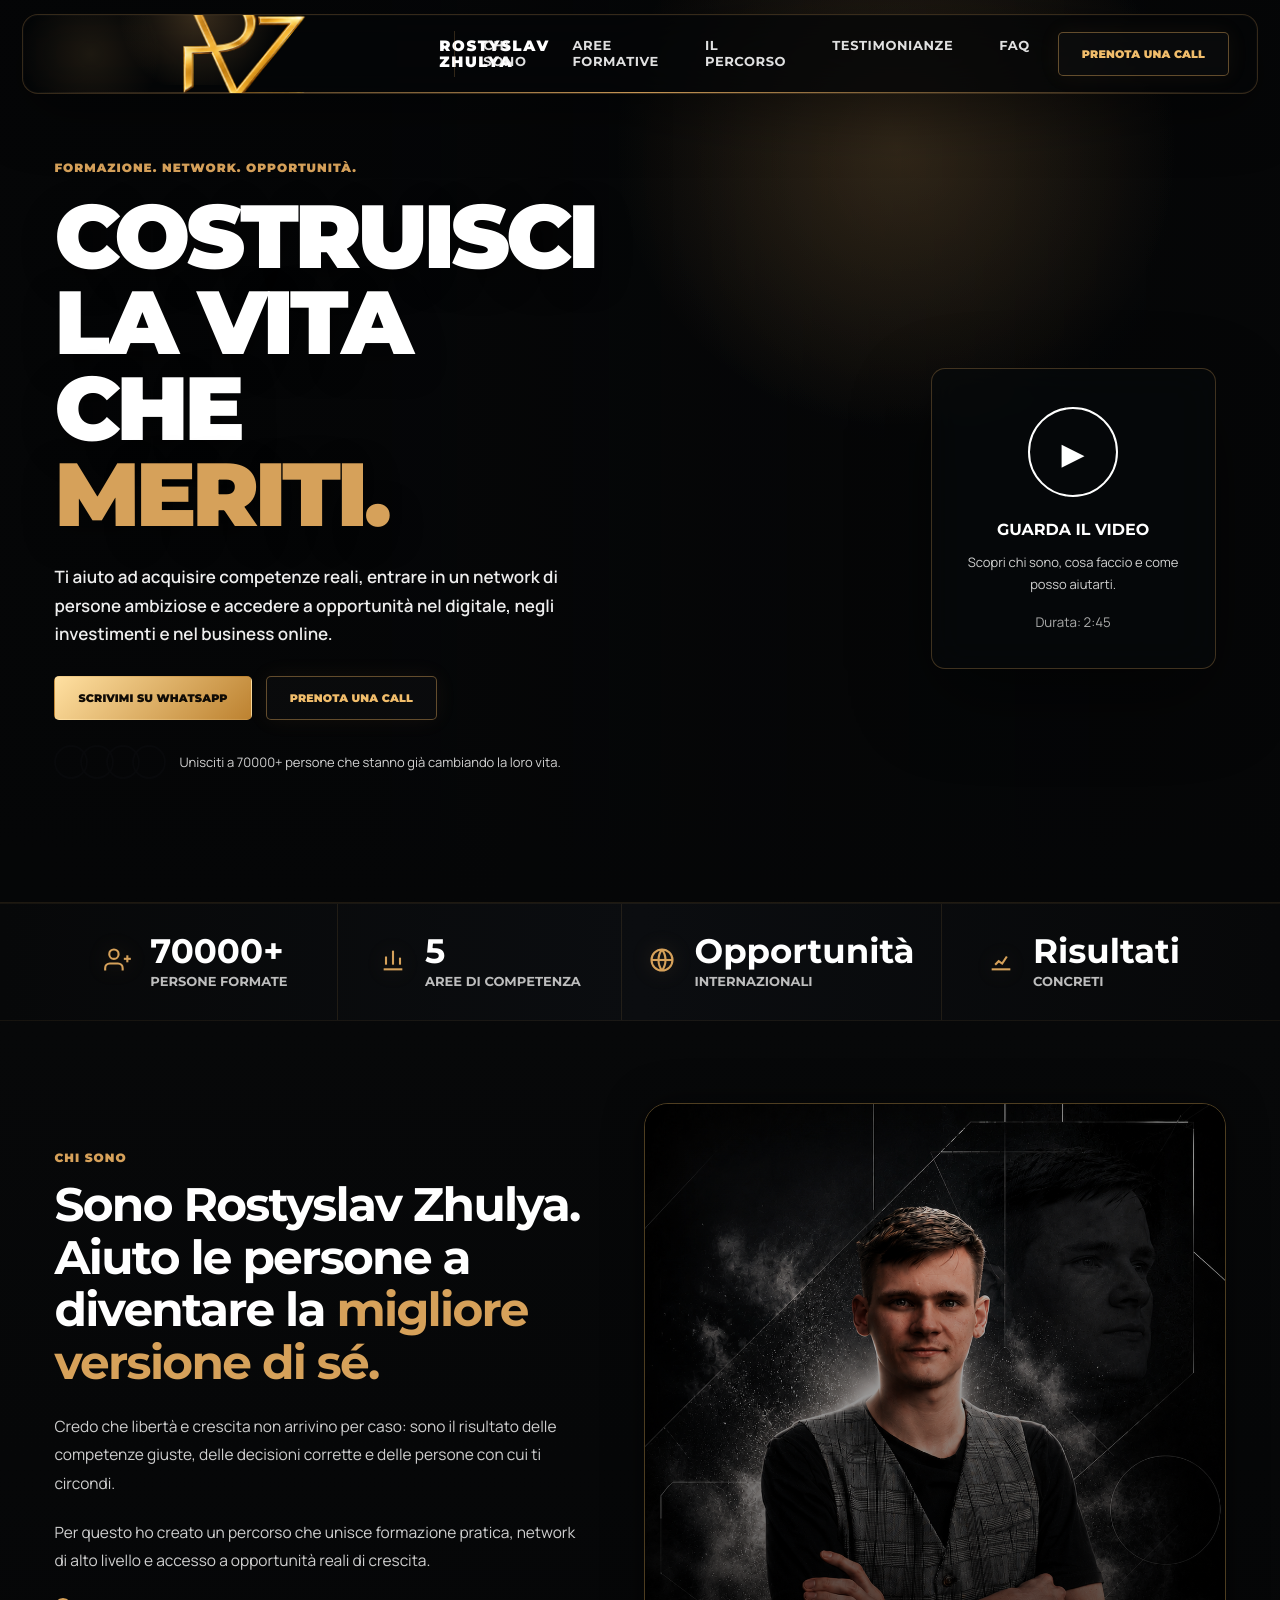
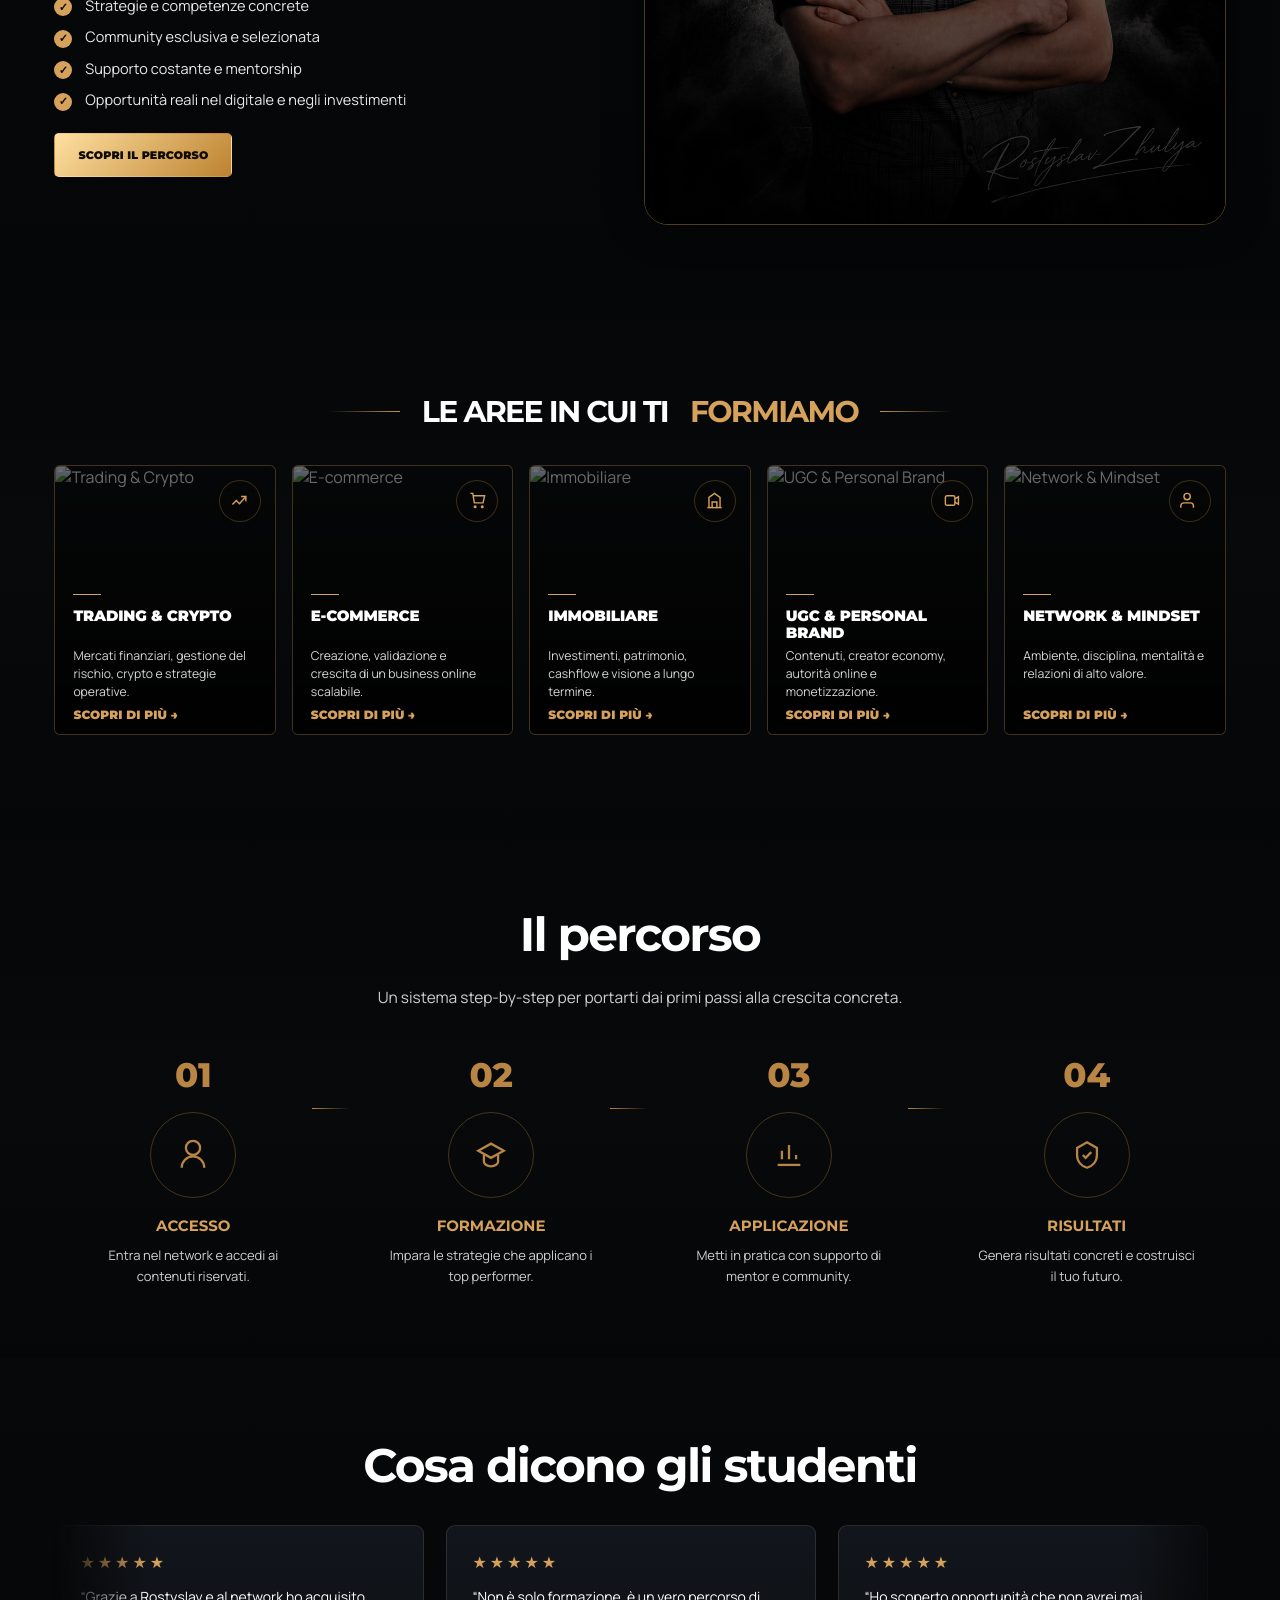
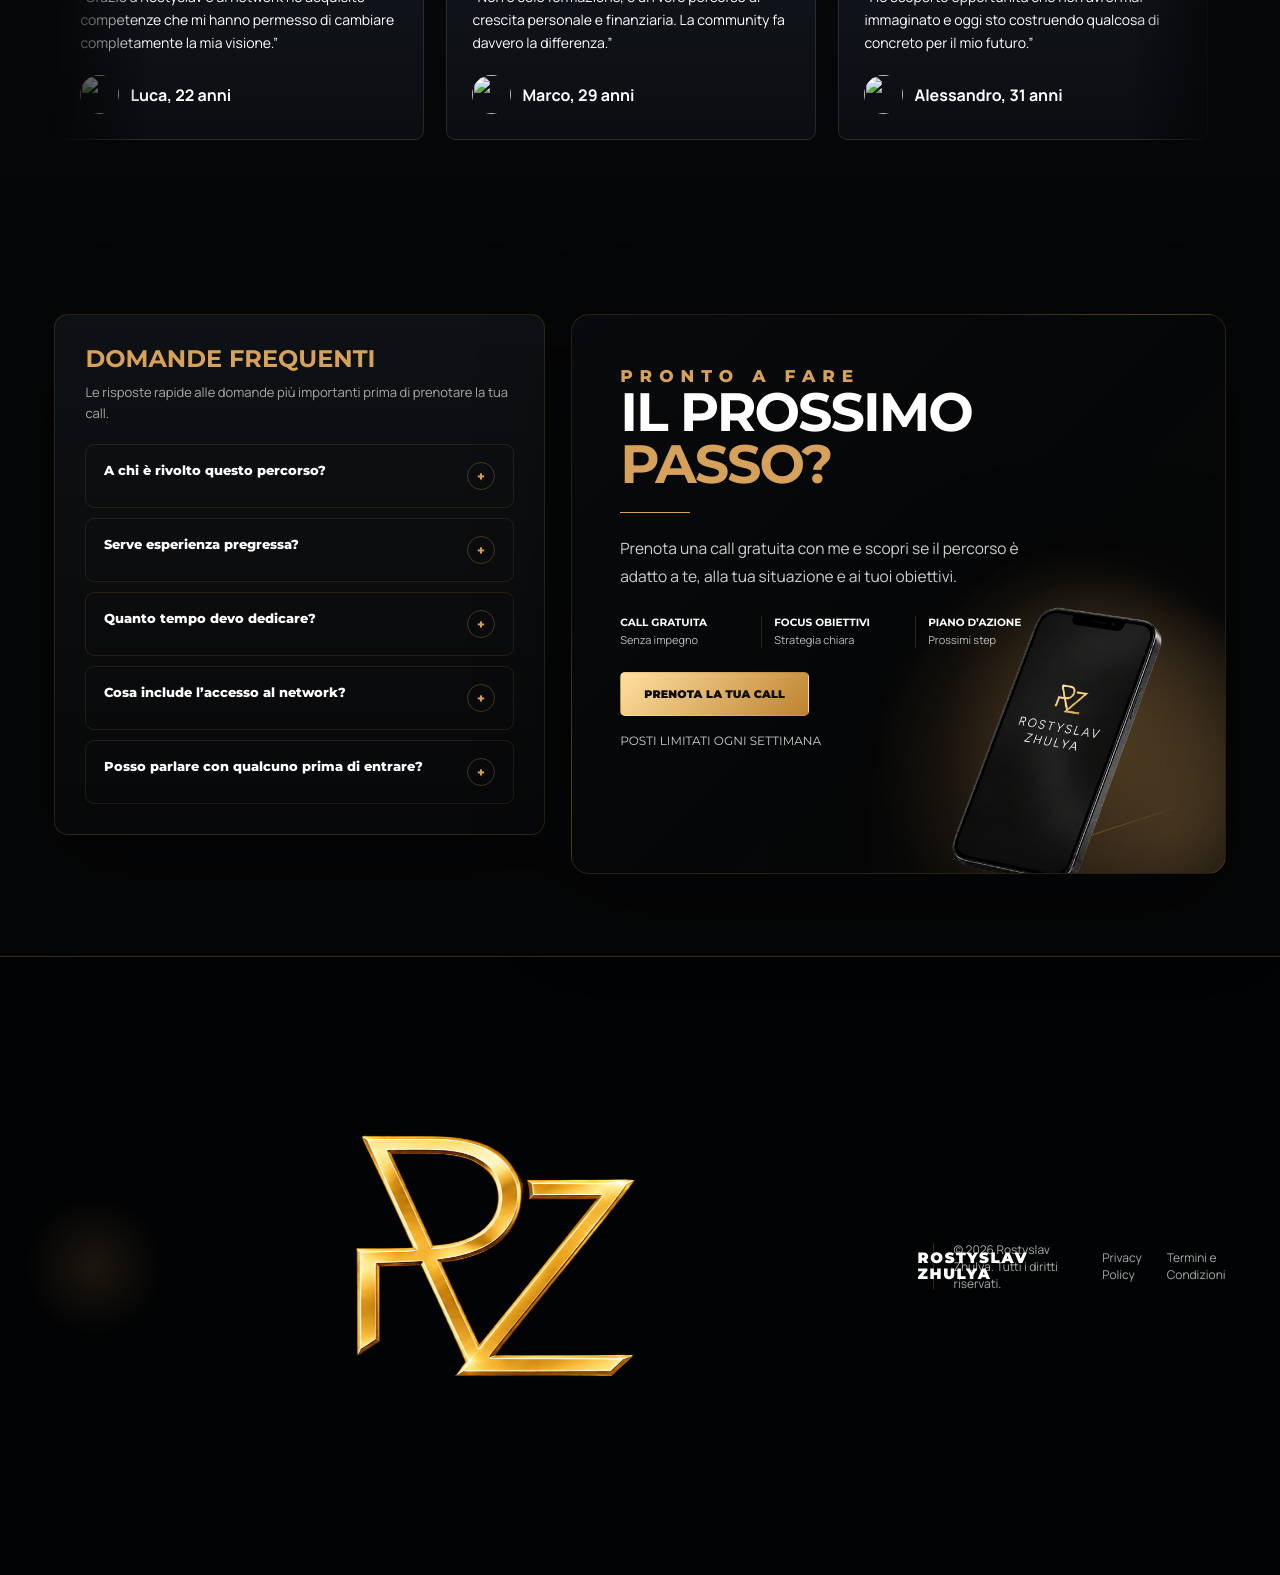
==== commit d142b7c0: "Add files via upload" ====
--- a/index.html
+++ b/index.html
@@ -49,24 +49,25 @@
    </div>
   </header>
   <main>
+   <!-- ================= HERO ================= -->
    <section class="hero">
     <div class="container hero-grid">
+
+     <!-- Testo hero -->
      <div class="hero-copy">
-      <div class="eyebrow">
-       Formazione. Network. Opportunità.
-      </div>
+      <div class="eyebrow">Formazione. Network. Opportunità.</div>
+
       <h1>
-       Costruisci
-       <br/>
-       la vita che
-       <br/>
-       <span class="gold">
-        meriti.
-       </span>
+       Costruisci<br>
+       la vita che<br>
+       <span class="gold">meriti.</span>
       </h1>
+
       <p>
-       Ti aiuto ad acquisire competenze reali, entrare in un network di persone ambiziose e accedere a opportunità nel digitale, negli investimenti e nel business online.
+       Ti aiuto ad acquisire competenze reali, entrare in un network di persone ambiziose
+       e accedere a opportunità nel digitale, negli investimenti e nel business online.
       </p>
+
       <div class="hero-actions">
        <a class="btn btn-gold" href="https://wa.me/390000000000" target="_blank">
         Scrivimi su WhatsApp
@@ -75,38 +76,28 @@
         Prenota una call
        </a>
       </div>
+
       <div class="proof">
        <div class="faces">
-        <span>
-        </span>
-        <span>
-        </span>
-        <span>
-        </span>
-        <span>
-        </span>
-       </div>
-       <span>
-        Unisciti a 70000+ persone che stanno già cambiando la loro vita.
-       </span>
-      </div>
-     </div>
+        <span></span>
+        <span></span>
+        <span></span>
+        <span></span>
+       </div>
+       <span>Unisciti a 70000+ persone che stanno già cambiando la loro vita.</span>
+      </div>
+     </div>
+
+     <!-- Immagine + video -->
      <div class="hero-visual">
 <div class="video-card">
-       <div class="play">
-        ▶
-       </div>
-       <h3>
-        Guarda il video
-       </h3>
-       <p>
-        Scopri chi sono, cosa faccio e come posso aiutarti.
-       </p>
-       <small>
-        Durata: 2:45
-       </small>
-      </div>
-     </div>
+       <div class="play">▶</div>
+       <h3>Guarda il video</h3>
+       <p>Scopri chi sono, cosa faccio e come posso aiutarti.</p>
+       <small>Durata: 2:45</small>
+      </div>
+     </div>
+
     </div>
    </section>
    <div class="stats">
--- a/styles.css
+++ b/styles.css
@@ -168,8 +168,8 @@
   color: #ffffff;
 }
 
-/* LOGO IMMAGINE: usa <img src="images/logo.png" class="logo-img"> */
-.logo-img {
+/* LOGO IMMAGINE: usa <img src="images/me.png" class="logo-img"> */
+.me-img {
   width: 78px;
   height: 78px;
   object-fit: contain;
@@ -3702,420 +3702,221 @@
 
 
 /* =========================================================
-   FIX FINALE HERO + MOBILE
-   La hero usa la foto come SFONDO, non come box a destra.
-   Foto usata: images/me.png
+   MOBILE PERFECTION FIX
+   Titolo aree, stats centrate, FAQ allineata
    ========================================================= */
 
-/* ---------- HERO DESKTOP ---------- */
-body .hero {
-  position: relative !important;
-  min-height: 820px !important;
-  display: flex !important;
-  align-items: center !important;
-
-  margin-top: -100px !important;
-  padding-top: 100px !important;
-
-  overflow: hidden !important;
-
-  border-bottom: 1px solid rgba(214, 161, 90, 0.10) !important;
-
-  background:
-    linear-gradient(
-      90deg,
-      rgba(5, 6, 7, 0.97) 0%,
-      rgba(5, 6, 7, 0.88) 28%,
-      rgba(5, 6, 7, 0.48) 56%,
-      rgba(5, 6, 7, 0.90) 100%
-    ),
-    radial-gradient(circle at 66% 18%, rgba(214, 161, 90, 0.14), transparent 24%),
-    url("images/me.png") !important;
-
-  background-repeat: no-repeat !important;
-  background-size: cover !important;
-  background-position: center center !important;
-  background-color: #050607 !important;
-}
-
-/* overlay sfumato */
-body .hero::before {
-  content: "" !important;
-  position: absolute !important;
-  inset: 0 !important;
-  z-index: 1 !important;
-  pointer-events: none !important;
-
-  background:
-    linear-gradient(180deg, rgba(5, 6, 7, 0.02) 0%, rgba(5, 6, 7, 0.22) 52%, #050607 100%),
-    linear-gradient(90deg, #050607 0%, transparent 16%, transparent 84%, #050607 100%) !important;
-}
-
-/* contenuto sopra lo sfondo */
-body .hero .hero-grid {
-  position: relative !important;
-  z-index: 3 !important;
-
-  display: grid !important;
-  grid-template-columns: 0.9fr 1.1fr !important;
-  align-items: center !important;
-
-  min-height: 820px !important;
-  padding: 70px 0 30px !important;
-}
-
-/* IMPORTANTISSIMO: tolgo la vecchia immagine a destra */
-body .hero .main-person,
-body .hero .main-person img {
-  display: none !important;
-  visibility: hidden !important;
-  opacity: 0 !important;
-}
-
-/* hero visual serve solo per contenere la video card */
-body .hero .hero-visual {
-  position: absolute !important;
-  inset: 0 !important;
-  z-index: 4 !important;
-  display: block !important;
-  min-height: 0 !important;
-  pointer-events: none !important;
-}
-
-/* video card */
-body .hero .video-card {
-  display: block !important;
-  visibility: visible !important;
-  opacity: 1 !important;
-
-  position: absolute !important;
-  right: 8% !important;
-  top: 50% !important;
-  bottom: auto !important;
-  left: auto !important;
-
-  transform: translateY(-50%) !important;
-
-  width: 300px !important;
-  padding: 42px 30px !important;
-
-  border: 1px solid rgba(214, 161, 90, 0.24) !important;
-  border-radius: 18px !important;
-
-  background:
-    radial-gradient(circle at 0% 0%, rgba(214, 161, 90, 0.12), transparent 34%),
-    linear-gradient(180deg, rgba(14, 17, 21, 0.72), rgba(6, 7, 8, 0.88)) !important;
-
-  backdrop-filter: blur(20px) !important;
-  text-align: center !important;
-
-  box-shadow: 0 40px 100px rgba(0, 0, 0, 0.55) !important;
-  pointer-events: auto !important;
-  z-index: 10 !important;
-}
-
-/* monitor grandi: evita zoom esagerato */
-@media (min-width: 1500px) {
-  body .hero {
-    background-size: auto 100% !important;
-    background-position: center center !important;
-  }
-}
-
-/* monitor ultrawide */
-@media (min-width: 1900px) {
-  body .hero {
-    background-size: auto 100% !important;
-    background-position: center center !important;
-  }
-}
-
-/* ---------- MOBILE NAV + HERO ---------- */
 @media (max-width: 980px) {
-  html,
-  body {
+
+  /* Titolo "Le aree in cui ti formiamo" più pulito */
+  body .areas-section {
+    padding-top: 78px !important;
+  }
+
+  body .areas-section .center {
+    text-align: center !important;
+    margin-bottom: 34px !important;
+  }
+
+  body .areas-title {
     width: 100% !important;
     max-width: 100% !important;
-    overflow-x: hidden !important;
-  }
-
-  body .navbar {
-    position: sticky !important;
-    top: 10px !important;
-    width: calc(100% - 20px) !important;
+
+    display: grid !important;
+    grid-template-columns: 42px minmax(0, 1fr) 42px !important;
+    align-items: center !important;
+    justify-content: center !important;
+    gap: 14px !important;
+
+    font-size: clamp(28px, 8vw, 38px) !important;
+    line-height: 1.08 !important;
+    letter-spacing: -1.1px !important;
+    text-align: center !important;
     margin: 0 auto !important;
-    border-radius: 18px !important;
-    overflow: visible !important;
-    z-index: 9999 !important;
-  }
-
-  body .nav-inner {
-    height: 76px !important;
-    padding: 0 12px !important;
-    gap: 10px !important;
-    display: flex !important;
+  }
+
+  body .areas-title::before,
+  body .areas-title::after {
+    content: "" !important;
+    width: 100% !important;
+    height: 1px !important;
+    display: block !important;
+    opacity: 0.85 !important;
+  }
+
+  body .areas-title::before {
+    background: linear-gradient(90deg, transparent, var(--gold2)) !important;
+  }
+
+  body .areas-title::after {
+    background: linear-gradient(90deg, var(--gold2), transparent) !important;
+  }
+
+  body .areas-title .gold {
+    display: inline !important;
+    white-space: nowrap !important;
+  }
+
+  /* Stats mobile tutte allineate uguali */
+  body .stats-grid {
+    display: grid !important;
+    grid-template-columns: 1fr !important;
+  }
+
+  body .stat {
+    width: 100% !important;
+    min-height: 150px !important;
+    padding: 34px 22px !important;
+
+    display: grid !important;
+    grid-template-columns: 54px minmax(0, 260px) !important;
     align-items: center !important;
-  }
-
-  body .brand {
-    flex: 1 1 auto !important;
-    min-width: 0 !important;
-    gap: 10px !important;
-    padding-right: 0 !important;
-    font-size: 12px !important;
-    line-height: 1 !important;
-    letter-spacing: 1px !important;
-  }
-
-  body .brand::after,
-  body .brand::before {
-    display: none !important;
-  }
-
-  body .logo-img {
-    width: 50px !important;
-    height: 50px !important;
-    min-width: 50px !important;
-    flex: 0 0 50px !important;
-  }
-
-  body .brand span {
-    font-size: 12px !important;
-    line-height: 1.05 !important;
-    letter-spacing: 1.3px !important;
-    white-space: nowrap !important;
-  }
-
-  body .navbar > .nav-inner > .btn {
-    display: inline-flex !important;
-    flex: 0 0 auto !important;
-    padding: 12px 14px !important;
-    font-size: 10px !important;
-    min-height: 46px !important;
-  }
-
-  body .menu-toggle {
+    justify-content: center !important;
+    column-gap: 22px !important;
+
+    text-align: left !important;
+
+    border-right: 0 !important;
+    border-bottom: 1px solid rgba(214, 161, 90, 0.20) !important;
+  }
+
+  body .stat:last-child {
+    border-bottom: 0 !important;
+  }
+
+  body .stat i {
+    width: 54px !important;
+    height: 54px !important;
     display: flex !important;
     align-items: center !important;
     justify-content: center !important;
-
-    width: 44px !important;
-    height: 44px !important;
-    flex: 0 0 44px !important;
-
-    border: 0 !important;
-    background: transparent !important;
-
-    color: var(--gold2) !important;
-    font-size: 34px !important;
-    line-height: 1 !important;
-
-    cursor: pointer !important;
-    z-index: 10001 !important;
-  }
-
-  /* menu chiuso */
-  body .nav {
-    position: absolute !important;
-    top: calc(100% + 10px) !important;
-    left: 0 !important;
-    right: 0 !important;
-
-    display: flex !important;
-    flex-direction: column !important;
-    gap: 0 !important;
-
-    padding: 12px !important;
-
-    border-radius: 16px !important;
-    border: 1px solid rgba(214, 161, 90, 0.28) !important;
-
-    background: rgba(5, 6, 7, 0.97) !important;
-    backdrop-filter: blur(18px) !important;
-    box-shadow: 0 24px 80px rgba(0, 0, 0, 0.70) !important;
-
-    opacity: 0 !important;
-    pointer-events: none !important;
-    transform: translateY(-8px) !important;
-    transition: 0.22s ease !important;
-
-    z-index: 10000 !important;
-  }
-
-  /* menu aperto */
-  body.nav-open .nav {
-    opacity: 1 !important;
-    pointer-events: auto !important;
-    transform: translateY(0) !important;
-  }
-
-  body .nav a {
+    justify-self: center !important;
+  }
+
+  body .stat i svg {
+    width: 34px !important;
+    height: 34px !important;
+  }
+
+  body .stat > div {
+    width: 100% !important;
+    max-width: 260px !important;
     display: block !important;
-    padding: 15px 12px !important;
-    font-size: 13px !important;
-    border-bottom: 1px solid rgba(214, 161, 90, 0.12) !important;
-  }
-
-  body .nav a:last-child {
-    border-bottom: 0 !important;
-  }
-
-  /* hero mobile */
-  body .hero {
-    min-height: auto !important;
-    margin-top: -86px !important;
-    padding-top: 108px !important;
-    padding-bottom: 70px !important;
-
+    text-align: left !important;
+  }
+
+  body .stat strong {
     display: block !important;
-
-    background-size: cover !important;
-    background-position: center top !important;
-  }
-
-  body .hero .hero-grid {
-    display: flex !important;
-    flex-direction: column !important;
-
-    min-height: auto !important;
-    padding: 90px 0 0 !important;
-    gap: 26px !important;
-
-    align-items: stretch !important;
-  }
-
-  body .hero-copy {
-    position: relative !important;
-    z-index: 5 !important;
-    width: 100% !important;
-    max-width: 100% !important;
-  }
-
-  body .hero .eyebrow {
-    font-size: 12px !important;
-    line-height: 1.4 !important;
-    margin-bottom: 18px !important;
-  }
-
-  body .hero h1 {
-    font-size: clamp(44px, 12vw, 62px) !important;
-    line-height: 0.94 !important;
-    letter-spacing: -2.2px !important;
-    max-width: 100% !important;
-  }
-
-  body .hero-copy p {
-    font-size: 18px !important;
-    line-height: 1.72 !important;
-    max-width: 100% !important;
-    margin: 24px 0 !important;
-  }
-
-  body .hero-actions {
+    font-size: clamp(42px, 11vw, 58px) !important;
+    line-height: 0.95 !important;
+    text-align: left !important;
+    white-space: nowrap !important;
+  }
+
+  body .stat p {
+    display: block !important;
+    margin-top: 8px !important;
+    font-size: 14px !important;
+    line-height: 1.15 !important;
+    text-align: left !important;
+    white-space: normal !important;
+  }
+
+  /* FAQ: domande tutte perfettamente allineate */
+  body .faq {
+    padding: 30px 22px !important;
+  }
+
+  body .faq-item {
+    border-radius: 14px !important;
+  }
+
+  body .faq-q {
+    min-height: 78px !important;
+    padding: 18px 18px !important;
+
     display: grid !important;
-    grid-template-columns: 1fr !important;
-    gap: 14px !important;
-    margin-bottom: 26px !important;
-  }
-
-  body .hero-actions .btn {
-    width: 100% !important;
-    min-height: 58px !important;
-    font-size: 13px !important;
-  }
-
-  body .proof {
-    display: flex !important;
+    grid-template-columns: minmax(0, 1fr) 44px !important;
     align-items: center !important;
     gap: 14px !important;
-    font-size: 16px !important;
-    line-height: 1.35 !important;
-  }
-
-  body .faces span {
-    width: 40px !important;
-    height: 40px !important;
-  }
-
-  body .hero .hero-visual {
-    position: relative !important;
-    inset: auto !important;
+
+    text-align: left !important;
+    line-height: 1.22 !important;
+    font-size: clamp(15px, 4.2vw, 18px) !important;
+  }
+
+  body .faq-q span:first-child {
+    min-width: 0 !important;
     display: block !important;
-    min-height: auto !important;
-    width: 100% !important;
-    z-index: 6 !important;
-    pointer-events: auto !important;
-  }
-
-  body .hero .video-card {
-    position: relative !important;
-    right: auto !important;
-    left: auto !important;
-    top: auto !important;
-    bottom: auto !important;
-    transform: none !important;
-
-    width: 100% !important;
-    max-width: 100% !important;
-
-    margin: 0 !important;
-    padding: 30px 22px !important;
-
-    border-radius: 18px !important;
-    z-index: 10 !important;
-  }
-
-  body .hero .play {
-    width: 74px !important;
-    height: 74px !important;
-    margin: 0 auto 20px !important;
+    text-align: left !important;
+  }
+
+  body .faq-q span:last-child {
+    width: 38px !important;
+    height: 38px !important;
+    display: grid !important;
+    place-items: center !important;
+    justify-self: end !important;
+    flex: 0 0 38px !important;
+  }
+
+  body .faq-a p {
+    text-align: left !important;
   }
 }
 
 @media (max-width: 520px) {
-  body .navbar {
-    width: calc(100% - 18px) !important;
-  }
-
-  body .nav-inner {
-    height: 72px !important;
-    padding: 0 10px !important;
-  }
-
-  body .logo-img {
-    width: 46px !important;
-    height: 46px !important;
-    min-width: 46px !important;
-    flex-basis: 46px !important;
-  }
-
-  body .brand span {
-    font-size: 11px !important;
-  }
-
-  body .navbar > .nav-inner > .btn {
-    padding: 10px 12px !important;
-    font-size: 10px !important;
-    min-height: 42px !important;
-  }
-
-  body .menu-toggle {
-    width: 40px !important;
-    height: 40px !important;
-    flex-basis: 40px !important;
-    font-size: 31px !important;
-  }
-
-  body .hero .hero-grid {
-    padding-top: 82px !important;
-  }
-
-  body .hero h1 {
-    font-size: 43px !important;
-  }
-
-  body .hero-copy p {
-    font-size: 17px !important;
-  }
-}
-
+  body .areas-title {
+    grid-template-columns: 34px minmax(0, 1fr) 34px !important;
+    gap: 10px !important;
+    font-size: 30px !important;
+  }
+
+  body .stat {
+    grid-template-columns: 48px minmax(0, 245px) !important;
+    column-gap: 18px !important;
+    min-height: 142px !important;
+  }
+
+  body .stat i {
+    width: 48px !important;
+    height: 48px !important;
+  }
+
+  body .stat strong {
+    font-size: 46px !important;
+  }
+
+  body .stat p {
+    font-size: 13px !important;
+  }
+
+  body .faq-q {
+    min-height: 76px !important;
+    padding: 17px 16px !important;
+    grid-template-columns: minmax(0, 1fr) 40px !important;
+    gap: 12px !important;
+  }
+
+  body .faq-q span:last-child {
+    width: 36px !important;
+    height: 36px !important;
+  }
+}
+
+@media (max-width: 390px) {
+  body .areas-title {
+    font-size: 27px !important;
+    grid-template-columns: 28px minmax(0, 1fr) 28px !important;
+  }
+
+  body .stat {
+    grid-template-columns: 44px minmax(0, 220px) !important;
+    column-gap: 14px !important;
+  }
+
+  body .stat strong {
+    font-size: 42px !important;
+  }
+}
+
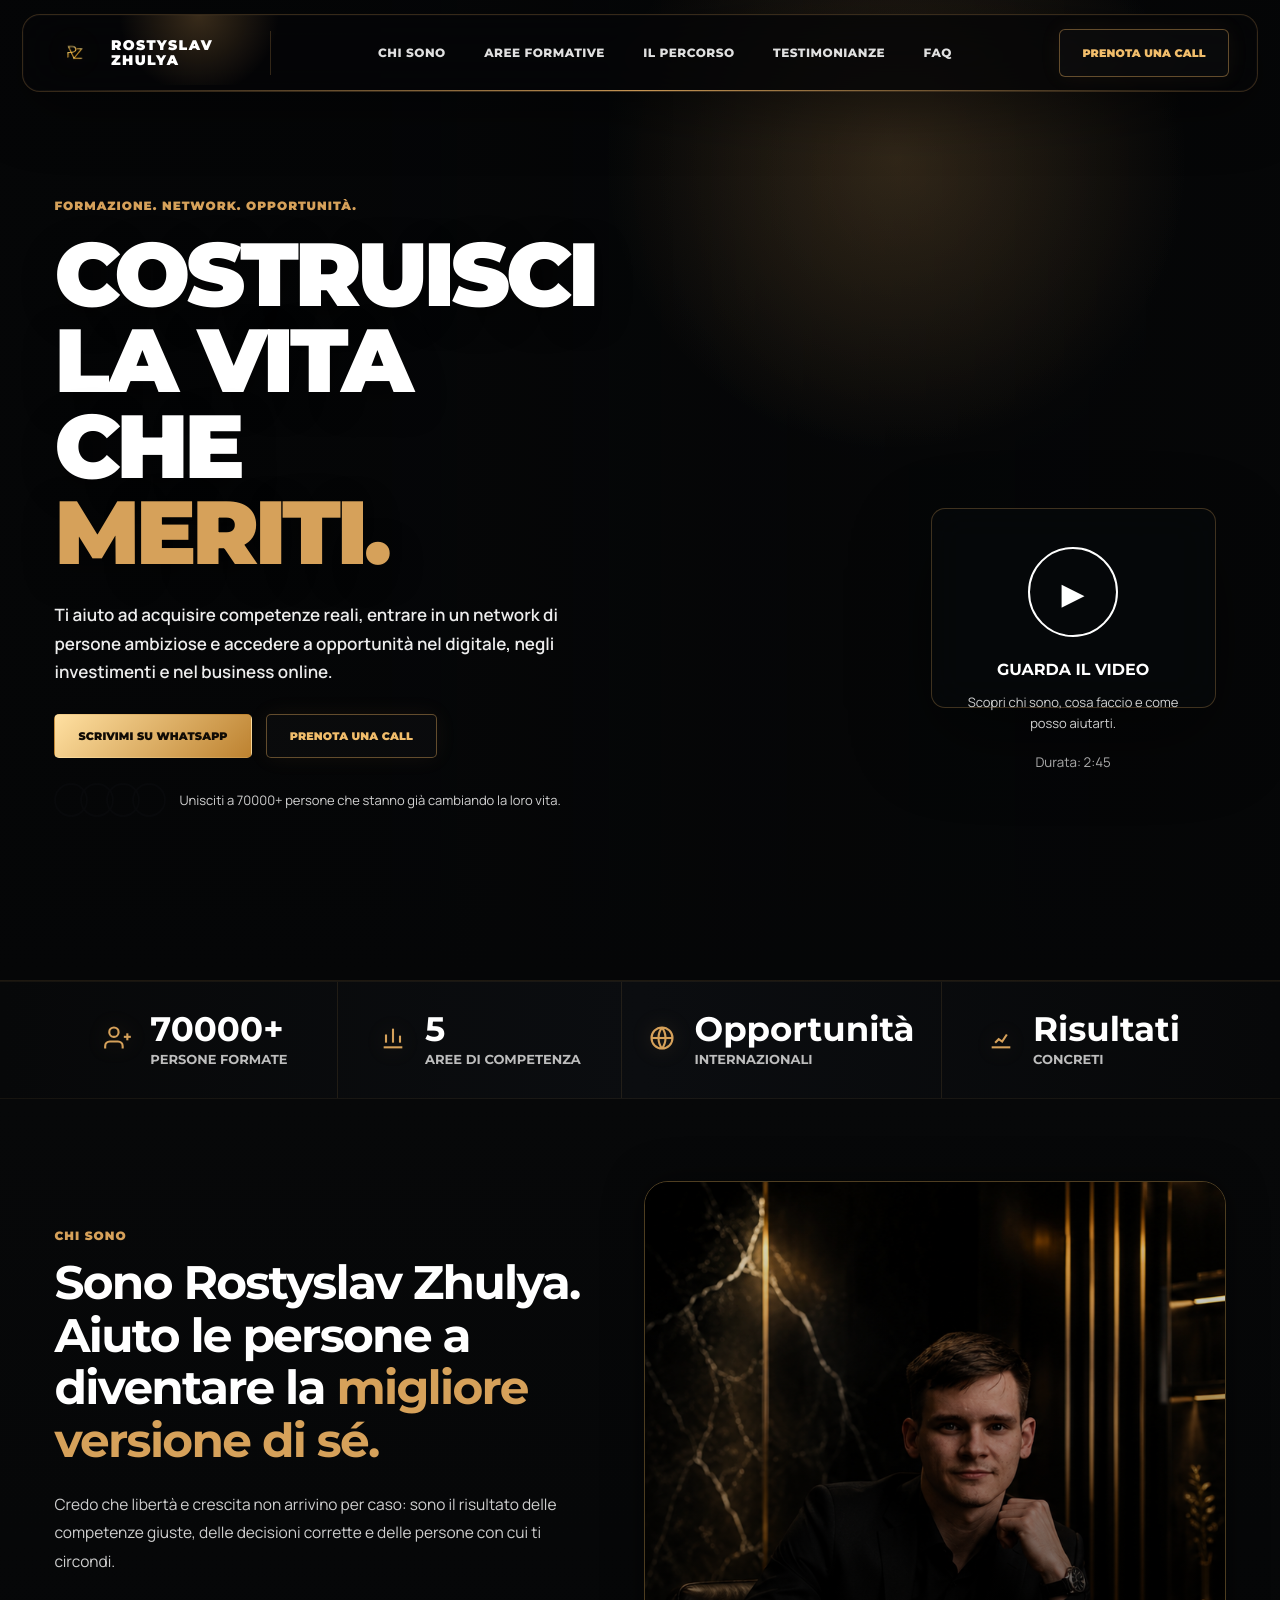
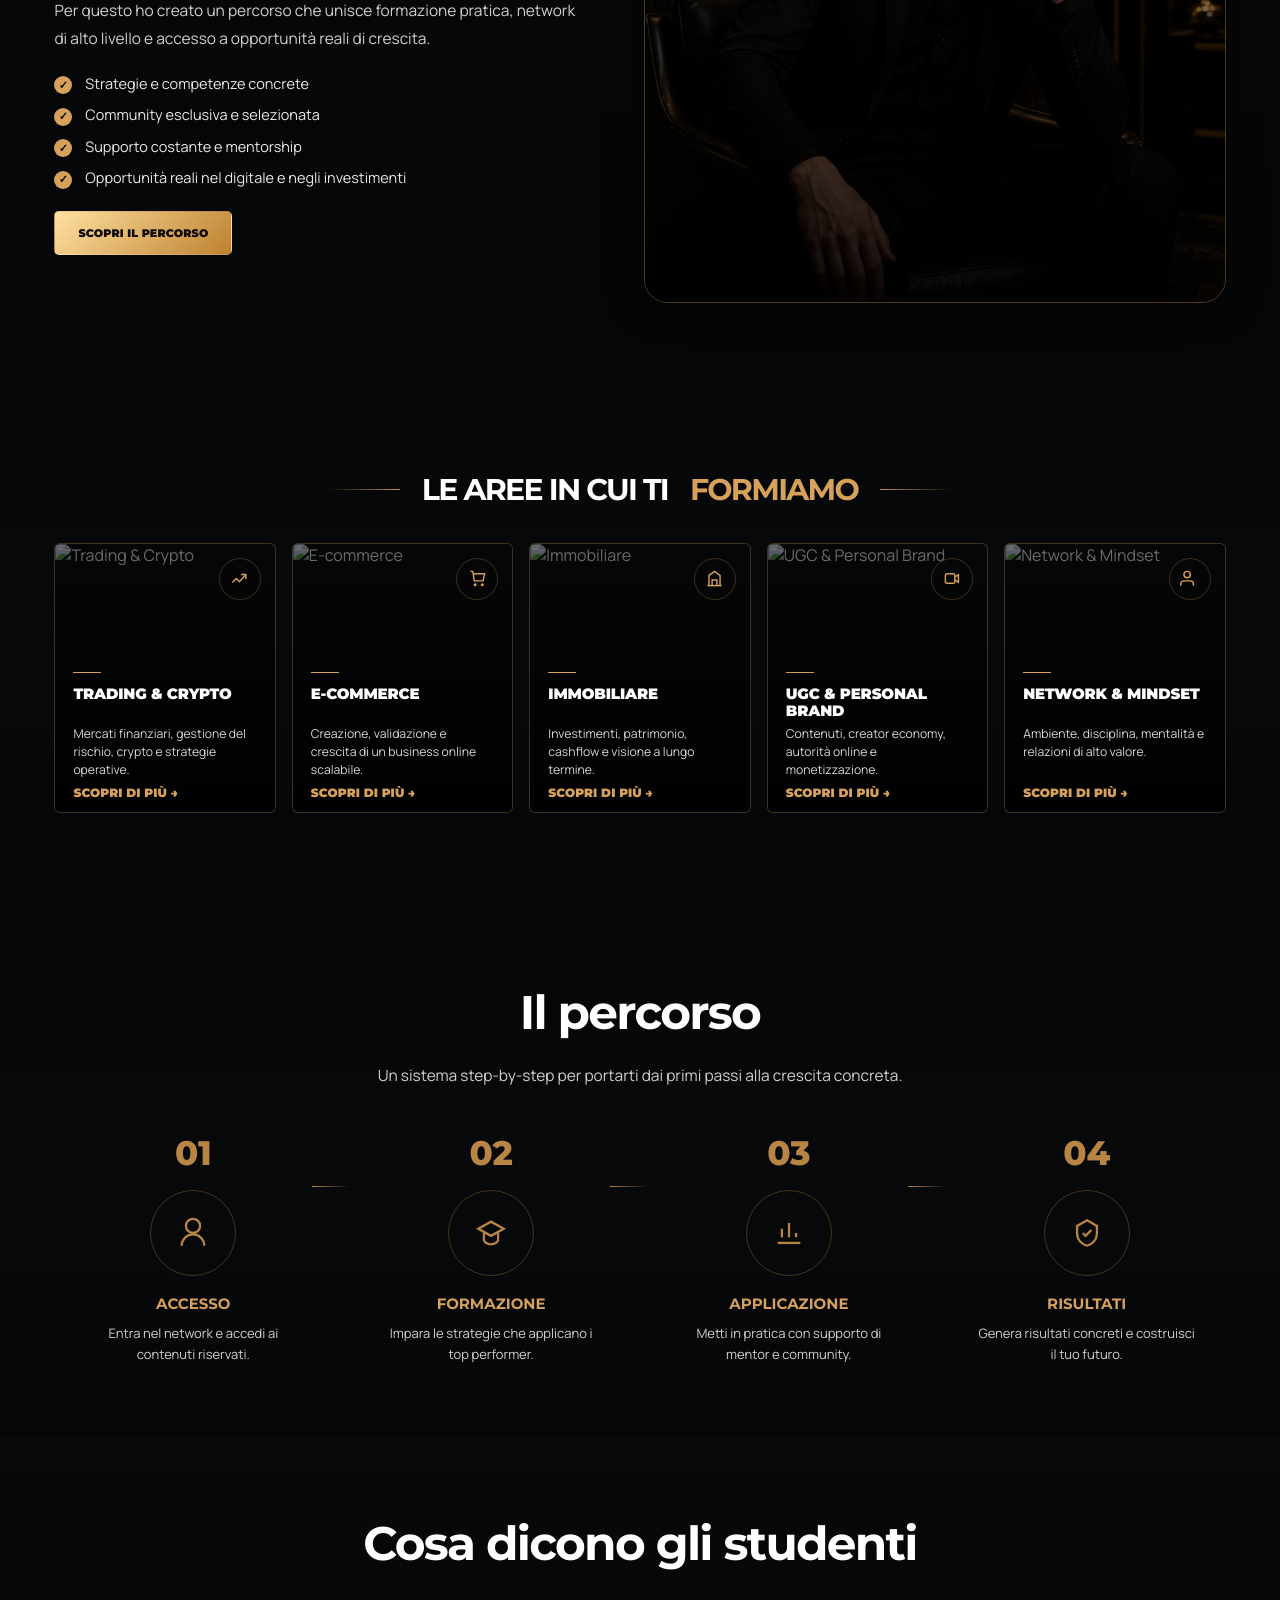
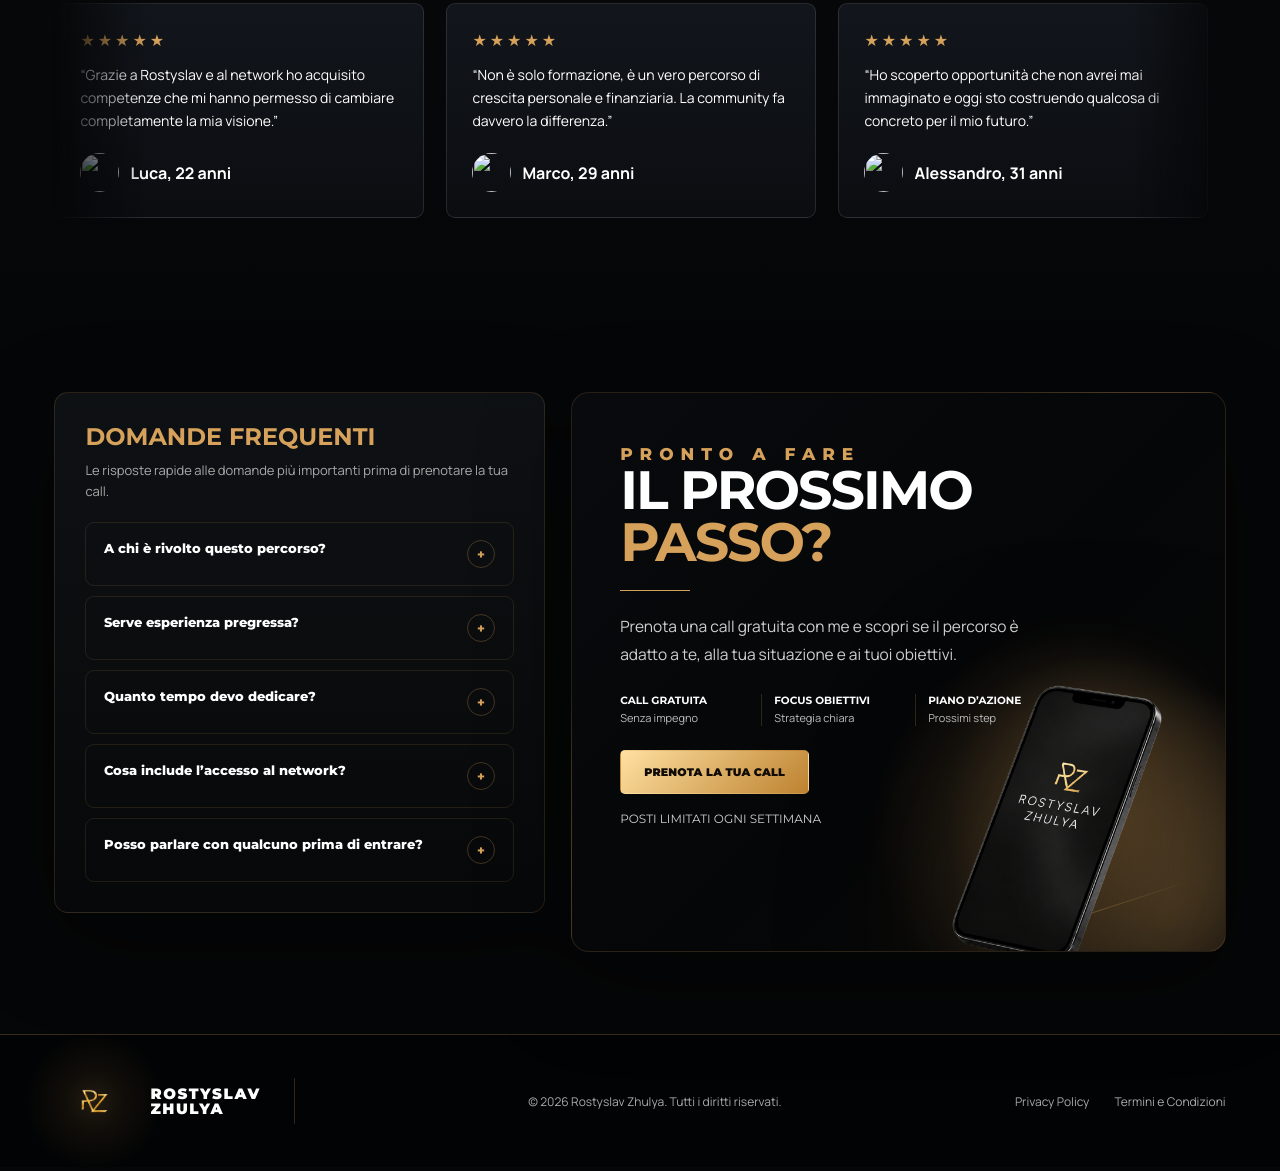
==== commit 44075a27: "Add files via upload" ====
--- a/index.html
+++ b/index.html
@@ -9,7 +9,7 @@
   <link href="https://fonts.googleapis.com" rel="preconnect"/>
   <link crossorigin="" href="https://fonts.gstatic.com" rel="preconnect"/>
   <link href="https://fonts.googleapis.com/css2?family=Manrope:wght@400;500;600;700;800&amp;family=Montserrat:wght@600;700;800;900&amp;display=swap" rel="stylesheet"/>
-  <link href="styles.css" rel="stylesheet">
+  <link href="styles.css?v=header-fix-0520" rel="stylesheet">
   </link>
  </head>
  <body>
@@ -90,7 +90,11 @@
 
      <!-- Immagine + video -->
      <div class="hero-visual">
-<div class="video-card">
+      <div class="main-person">
+       <img src="images/hero-bg.png" alt="Rostyslav Zhulya">
+      </div>
+
+      <div class="video-card">
        <div class="play">▶</div>
        <h3>Guarda il video</h3>
        <p>Scopri chi sono, cosa faccio e come posso aiutarti.</p>
@@ -227,7 +231,7 @@
       </a>
      </div>
      <div class="cinema-frame">
-      <img alt="Rostyslav Zhulya personal brand" src="images/me2.png"/>
+      <img alt="Rostyslav Zhulya personal brand" src="images/me.png"/>
      </div>
     </div>
    </section>
@@ -772,7 +776,7 @@
     </div>
    </div>
   </footer>
-  <script src="script.js">
+  <script src="script.js?v=header-fix-0520">
   </script>
  </body>
 </html>
--- a/styles.css
+++ b/styles.css
@@ -168,8 +168,8 @@
   color: #ffffff;
 }
 
-/* LOGO IMMAGINE: usa <img src="images/me.png" class="logo-img"> */
-.me-img {
+/* LOGO IMMAGINE: usa <img src="images/logo.png" class="logo-img"> */
+.logo-img {
   width: 78px;
   height: 78px;
   object-fit: contain;
@@ -300,38 +300,64 @@
 /* ------------------------------
    5. HERO
 ------------------------------ */
-.hero {
-  position: relative;
-  min-height: 720px;
-  display: flex;
-  align-items: center;
-  margin-top: -100px;
-  padding-top: 100px;
-  border-bottom: 1px solid rgba(214, 161, 90, 0.10);
-  overflow: hidden;
+.hero{
+  position:relative;
+  min-height:820px;
+  display:flex;
+  align-items:center;
+
+  margin-top:-100px;
+  padding-top:100px;
+
+  overflow:hidden;
+
+  border-bottom:1px solid rgba(214,161,90,.10);
+
   background:
-    linear-gradient(90deg, rgba(5, 6, 7, 0.98) 0%, rgba(5, 6, 7, 0.92) 34%, rgba(5, 6, 7, 0.58) 58%, rgba(5, 6, 7, 0.82) 100%),
-    url("https://images.unsplash.com/photo-1511818966892-d7d671e672a2?auto=format&fit=crop&w=2200&q=90") center/cover;
-}
-
-.hero::before {
-  content: "";
-  position: absolute;
-  inset: 0;
+    linear-gradient(
+      90deg,
+      rgba(5,6,7,.96) 0%,
+      rgba(5,6,7,.90) 26%,
+      rgba(5,6,7,.52) 54%,
+      rgba(5,6,7,.82) 100%
+    ),
+    url("images/me.png");
+
+  background-size:cover;
+  background-position:center top;
+  background-repeat:no-repeat;
+}
+
+.hero::before{
+  content:"";
+  position:absolute;
+  inset:0;
+
   background:
-    linear-gradient(180deg, transparent 60%, #07090b),
-    radial-gradient(circle at 70% 18%, rgba(214, 161, 90, 0.18), transparent 24%);
-  z-index: 0;
-}
-
-.hero-grid {
-  position: relative;
-  z-index: 1;
-  display: grid;
-  grid-template-columns: 0.82fr 1.18fr;
-  gap: 10px;
-  align-items: center;
-  padding: 70px 0 30px;
+    radial-gradient(
+      circle at 68% 18%,
+      rgba(214,161,90,.16),
+      transparent 24%
+    ),
+    linear-gradient(
+      180deg,
+      transparent 58%,
+      #050607 100%
+    );
+
+  z-index:0;
+}
+
+.hero-grid{
+  position:relative;
+  z-index:2;
+
+  display:grid;
+  grid-template-columns:0.9fr 1.1fr;
+
+  align-items:center;
+
+  min-height:820px;
 }
 
 .eyebrow {
@@ -3702,221 +3728,371 @@
 
 
 /* =========================================================
-   MOBILE PERFECTION FIX
-   Titolo aree, stats centrate, FAQ allineata
+   HERO BACKGROUND FIX DEFINITIVO
    ========================================================= */
 
+.hero-visual{
+  position:absolute;
+  inset:0;
+  pointer-events:none;
+}
+
+.main-person{
+  display:none !important;
+}
+
+.video-card{
+  position:absolute;
+
+  right:8%;
+  top:50%;
+
+  transform:translateY(-50%);
+
+  width:300px;
+
+  padding:42px 30px;
+
+  border:1px solid rgba(214,161,90,.24);
+
+  background:
+    linear-gradient(
+      180deg,
+      rgba(14,17,21,.72),
+      rgba(6,7,8,.88)
+    );
+
+  backdrop-filter:blur(20px);
+
+  border-radius:18px;
+
+  text-align:center;
+
+  box-shadow:
+    0 40px 100px rgba(0,0,0,.55);
+}
+
+@media (max-width: 980px){
+
+  .hero{
+    background-position:72% top;
+    min-height:auto;
+    padding-bottom:120px;
+  }
+
+  .hero-grid{
+    grid-template-columns:1fr;
+    min-height:auto;
+    padding:80px 0;
+  }
+
+  .video-card{
+    position:relative;
+    right:auto;
+    top:auto;
+
+    transform:none;
+
+    width:100%;
+    max-width:340px;
+
+    margin-top:40px;
+  }
+}
+
+
+/* =========================================================
+   HEADER FIX DEFINITIVO
+   Corregge logo gigante, allineamento navbar e mobile
+   ========================================================= */
+
+/* Header desktop */
+body .navbar {
+  position: sticky !important;
+  top: 14px !important;
+  z-index: 9999 !important;
+  width: min(1500px, calc(100% - 44px)) !important;
+  margin: 0 auto !important;
+  overflow: hidden !important;
+  border-radius: 18px !important;
+  border: 1px solid rgba(214, 161, 90, 0.24) !important;
+  background: rgba(5, 6, 7, 0.82) !important;
+  backdrop-filter: blur(22px) !important;
+  box-shadow: 0 18px 60px rgba(0,0,0,.42), inset 0 0 0 1px rgba(255,255,255,.02) !important;
+}
+
+/* Spegne qualsiasi immagine/effetto gigante dentro header */
+body .navbar::after,
+body .navbar::before {
+  pointer-events: none !important;
+}
+
+body .navbar .nav-inner {
+  height: 76px !important;
+  display: flex !important;
+  align-items: center !important;
+  justify-content: space-between !important;
+  gap: 24px !important;
+  padding: 0 28px !important;
+  position: relative !important;
+  z-index: 2 !important;
+}
+
+/* Brand pulito */
+body .navbar .brand {
+  display: flex !important;
+  align-items: center !important;
+  gap: 14px !important;
+  flex: 0 0 auto !important;
+  min-width: 220px !important;
+  max-width: 260px !important;
+  padding-right: 26px !important;
+  position: relative !important;
+  overflow: visible !important;
+  text-transform: uppercase !important;
+  font-family: Montserrat, sans-serif !important;
+  font-weight: 900 !important;
+  letter-spacing: 1.5px !important;
+  line-height: 1.05 !important;
+}
+
+/* Elimina glow/immagini giganti che uscivano dal logo */
+body .navbar .brand::before {
+  display: none !important;
+}
+
+body .navbar .brand::after {
+  content: "" !important;
+  display: block !important;
+  position: absolute !important;
+  right: 0 !important;
+  top: 50% !important;
+  transform: translateY(-50%) !important;
+  width: 1px !important;
+  height: 44px !important;
+  background: rgba(214,161,90,.22) !important;
+}
+
+/* Logo sempre piccolo */
+body .navbar .logo-img,
+body .navbar .brand img,
+body .navbar img.logo-img {
+  width: 46px !important;
+  height: 46px !important;
+  min-width: 46px !important;
+  max-width: 46px !important;
+  min-height: 46px !important;
+  max-height: 46px !important;
+  object-fit: contain !important;
+  display: block !important;
+  transform: none !important;
+  filter: drop-shadow(0 0 14px rgba(214,161,90,.22)) !important;
+}
+
+body .navbar .brand span {
+  display: block !important;
+  font-size: 14px !important;
+  line-height: 1.05 !important;
+  letter-spacing: 1.4px !important;
+  color: #fff !important;
+  white-space: nowrap !important;
+}
+
+/* Menu desktop */
+body .navbar .nav {
+  display: flex !important;
+  align-items: center !important;
+  justify-content: center !important;
+  gap: clamp(24px, 3vw, 44px) !important;
+  flex: 1 1 auto !important;
+  min-width: 0 !important;
+  font-family: Montserrat, sans-serif !important;
+  font-weight: 800 !important;
+  text-transform: uppercase !important;
+  letter-spacing: .5px !important;
+  font-size: 12px !important;
+  color: #f3f3f3 !important;
+}
+
+body .navbar .nav a {
+  padding: 8px 0 !important;
+  white-space: nowrap !important;
+}
+
+/* Bottone desktop */
+body .navbar > .nav-inner > .btn {
+  flex: 0 0 auto !important;
+  min-width: 170px !important;
+  height: 48px !important;
+  padding: 0 22px !important;
+  border-radius: 6px !important;
+  font-size: 11px !important;
+}
+
+/* Hamburger nascosto su desktop */
+body .navbar .menu-toggle {
+  display: none !important;
+}
+
+/* Tablet */
+@media (max-width: 1100px) {
+  body .navbar .nav {
+    gap: 22px !important;
+    font-size: 11px !important;
+  }
+
+  body .navbar .brand {
+    min-width: 200px !important;
+  }
+
+  body .navbar > .nav-inner > .btn {
+    min-width: 150px !important;
+  }
+}
+
+/* Mobile */
 @media (max-width: 980px) {
-
-  /* Titolo "Le aree in cui ti formiamo" più pulito */
-  body .areas-section {
-    padding-top: 78px !important;
-  }
-
-  body .areas-section .center {
-    text-align: center !important;
-    margin-bottom: 34px !important;
-  }
-
-  body .areas-title {
-    width: 100% !important;
-    max-width: 100% !important;
-
-    display: grid !important;
-    grid-template-columns: 42px minmax(0, 1fr) 42px !important;
-    align-items: center !important;
-    justify-content: center !important;
-    gap: 14px !important;
-
-    font-size: clamp(28px, 8vw, 38px) !important;
-    line-height: 1.08 !important;
-    letter-spacing: -1.1px !important;
-    text-align: center !important;
-    margin: 0 auto !important;
-  }
-
-  body .areas-title::before,
-  body .areas-title::after {
-    content: "" !important;
-    width: 100% !important;
-    height: 1px !important;
-    display: block !important;
-    opacity: 0.85 !important;
-  }
-
-  body .areas-title::before {
-    background: linear-gradient(90deg, transparent, var(--gold2)) !important;
-  }
-
-  body .areas-title::after {
-    background: linear-gradient(90deg, var(--gold2), transparent) !important;
-  }
-
-  body .areas-title .gold {
-    display: inline !important;
-    white-space: nowrap !important;
-  }
-
-  /* Stats mobile tutte allineate uguali */
-  body .stats-grid {
-    display: grid !important;
-    grid-template-columns: 1fr !important;
-  }
-
-  body .stat {
-    width: 100% !important;
-    min-height: 150px !important;
-    padding: 34px 22px !important;
-
-    display: grid !important;
-    grid-template-columns: 54px minmax(0, 260px) !important;
-    align-items: center !important;
-    justify-content: center !important;
-    column-gap: 22px !important;
-
-    text-align: left !important;
-
-    border-right: 0 !important;
-    border-bottom: 1px solid rgba(214, 161, 90, 0.20) !important;
-  }
-
-  body .stat:last-child {
-    border-bottom: 0 !important;
-  }
-
-  body .stat i {
-    width: 54px !important;
-    height: 54px !important;
+  body .navbar {
+    top: 10px !important;
+    width: calc(100% - 20px) !important;
+    overflow: visible !important;
+    border-radius: 18px !important;
+  }
+
+  body .navbar .nav-inner {
+    height: 74px !important;
+    padding: 0 12px !important;
+    gap: 10px !important;
+  }
+
+  body .navbar .brand {
+    flex: 1 1 auto !important;
+    min-width: 0 !important;
+    max-width: none !important;
+    padding-right: 0 !important;
+    gap: 10px !important;
+  }
+
+  body .navbar .brand::after,
+  body .navbar .brand::before {
+    display: none !important;
+  }
+
+  body .navbar .logo-img,
+  body .navbar .brand img,
+  body .navbar img.logo-img {
+    width: 44px !important;
+    height: 44px !important;
+    min-width: 44px !important;
+    max-width: 44px !important;
+    min-height: 44px !important;
+    max-height: 44px !important;
+  }
+
+  body .navbar .brand span {
+    font-size: 11px !important;
+    line-height: 1.05 !important;
+    letter-spacing: 1.1px !important;
+  }
+
+  body .navbar > .nav-inner > .btn {
+    min-width: auto !important;
+    height: 44px !important;
+    padding: 0 14px !important;
+    font-size: 10px !important;
+  }
+
+  body .navbar .menu-toggle {
     display: flex !important;
     align-items: center !important;
     justify-content: center !important;
-    justify-self: center !important;
-  }
-
-  body .stat i svg {
-    width: 34px !important;
-    height: 34px !important;
-  }
-
-  body .stat > div {
-    width: 100% !important;
-    max-width: 260px !important;
+    width: 42px !important;
+    height: 42px !important;
+    flex: 0 0 42px !important;
+    border: 0 !important;
+    background: transparent !important;
+    color: var(--gold2) !important;
+    font-size: 32px !important;
+    line-height: 1 !important;
+    cursor: pointer !important;
+    z-index: 10001 !important;
+  }
+
+  /* menu dropdown */
+  body .navbar .nav {
+    position: absolute !important;
+    top: calc(100% + 10px) !important;
+    left: 0 !important;
+    right: 0 !important;
+
+    display: flex !important;
+    flex-direction: column !important;
+    align-items: stretch !important;
+    gap: 0 !important;
+
+    padding: 12px !important;
+    border-radius: 16px !important;
+    border: 1px solid rgba(214,161,90,.28) !important;
+    background: rgba(5,6,7,.98) !important;
+    backdrop-filter: blur(18px) !important;
+    box-shadow: 0 24px 80px rgba(0,0,0,.70) !important;
+
+    opacity: 0 !important;
+    pointer-events: none !important;
+    transform: translateY(-8px) !important;
+    transition: .22s ease !important;
+    z-index: 10000 !important;
+  }
+
+  body.nav-open .navbar .nav {
+    opacity: 1 !important;
+    pointer-events: auto !important;
+    transform: translateY(0) !important;
+  }
+
+  body .navbar .nav a {
     display: block !important;
-    text-align: left !important;
-  }
-
-  body .stat strong {
-    display: block !important;
-    font-size: clamp(42px, 11vw, 58px) !important;
-    line-height: 0.95 !important;
-    text-align: left !important;
-    white-space: nowrap !important;
-  }
-
-  body .stat p {
-    display: block !important;
-    margin-top: 8px !important;
-    font-size: 14px !important;
-    line-height: 1.15 !important;
-    text-align: left !important;
-    white-space: normal !important;
-  }
-
-  /* FAQ: domande tutte perfettamente allineate */
-  body .faq {
-    padding: 30px 22px !important;
-  }
-
-  body .faq-item {
-    border-radius: 14px !important;
-  }
-
-  body .faq-q {
-    min-height: 78px !important;
-    padding: 18px 18px !important;
-
-    display: grid !important;
-    grid-template-columns: minmax(0, 1fr) 44px !important;
-    align-items: center !important;
-    gap: 14px !important;
-
-    text-align: left !important;
-    line-height: 1.22 !important;
-    font-size: clamp(15px, 4.2vw, 18px) !important;
-  }
-
-  body .faq-q span:first-child {
-    min-width: 0 !important;
-    display: block !important;
-    text-align: left !important;
-  }
-
-  body .faq-q span:last-child {
+    padding: 15px 12px !important;
+    font-size: 13px !important;
+    border-bottom: 1px solid rgba(214,161,90,.12) !important;
+  }
+
+  body .navbar .nav a:last-child {
+    border-bottom: 0 !important;
+  }
+}
+
+@media (max-width: 430px) {
+  body .navbar .nav-inner {
+    padding: 0 10px !important;
+    gap: 8px !important;
+  }
+
+  body .navbar .logo-img,
+  body .navbar .brand img,
+  body .navbar img.logo-img {
+    width: 40px !important;
+    height: 40px !important;
+    min-width: 40px !important;
+    max-width: 40px !important;
+  }
+
+  body .navbar .brand span {
+    font-size: 10px !important;
+    letter-spacing: .9px !important;
+  }
+
+  body .navbar > .nav-inner > .btn {
+    height: 40px !important;
+    padding: 0 11px !important;
+    font-size: 9px !important;
+  }
+
+  body .navbar .menu-toggle {
     width: 38px !important;
     height: 38px !important;
-    display: grid !important;
-    place-items: center !important;
-    justify-self: end !important;
-    flex: 0 0 38px !important;
-  }
-
-  body .faq-a p {
-    text-align: left !important;
-  }
-}
-
-@media (max-width: 520px) {
-  body .areas-title {
-    grid-template-columns: 34px minmax(0, 1fr) 34px !important;
-    gap: 10px !important;
-    font-size: 30px !important;
-  }
-
-  body .stat {
-    grid-template-columns: 48px minmax(0, 245px) !important;
-    column-gap: 18px !important;
-    min-height: 142px !important;
-  }
-
-  body .stat i {
-    width: 48px !important;
-    height: 48px !important;
-  }
-
-  body .stat strong {
-    font-size: 46px !important;
-  }
-
-  body .stat p {
-    font-size: 13px !important;
-  }
-
-  body .faq-q {
-    min-height: 76px !important;
-    padding: 17px 16px !important;
-    grid-template-columns: minmax(0, 1fr) 40px !important;
-    gap: 12px !important;
-  }
-
-  body .faq-q span:last-child {
-    width: 36px !important;
-    height: 36px !important;
-  }
-}
-
-@media (max-width: 390px) {
-  body .areas-title {
-    font-size: 27px !important;
-    grid-template-columns: 28px minmax(0, 1fr) 28px !important;
-  }
-
-  body .stat {
-    grid-template-columns: 44px minmax(0, 220px) !important;
-    column-gap: 14px !important;
-  }
-
-  body .stat strong {
-    font-size: 42px !important;
-  }
-}
-
+    flex-basis: 38px !important;
+    font-size: 29px !important;
+  }
+}
+
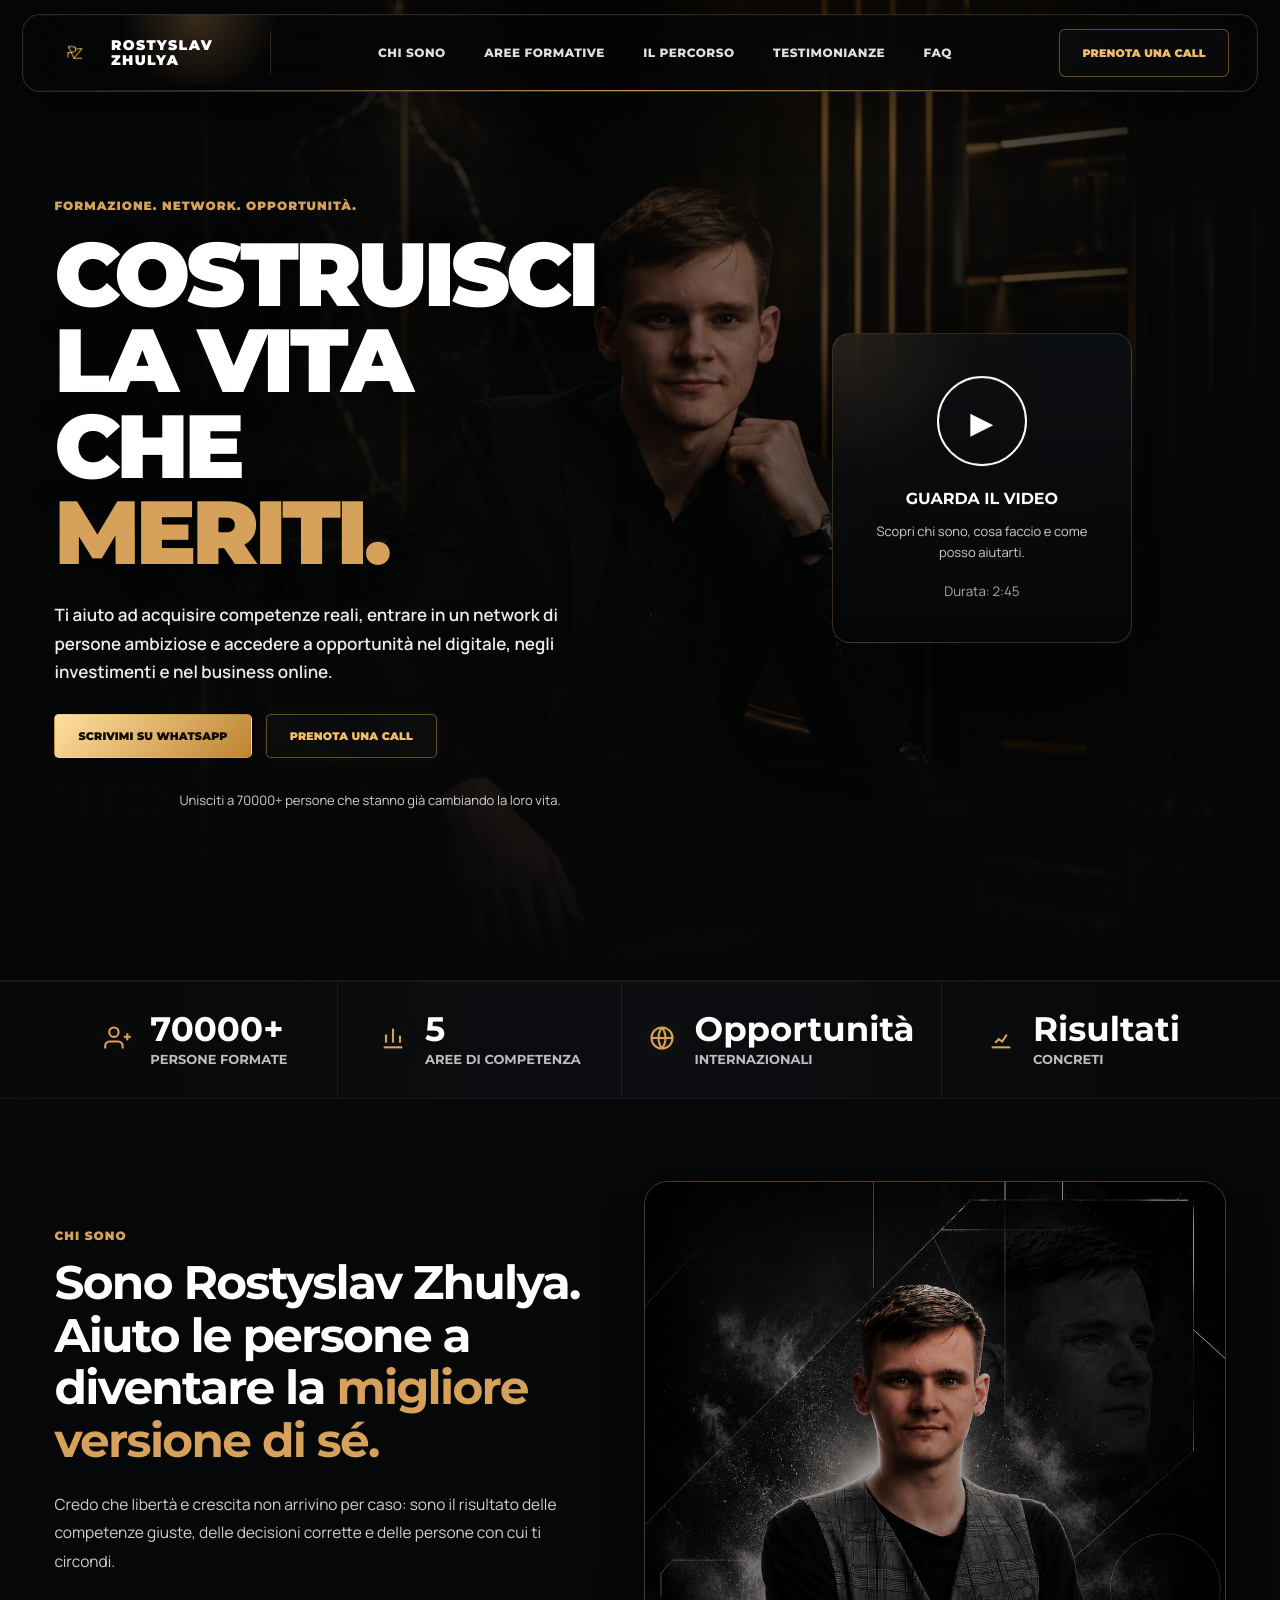
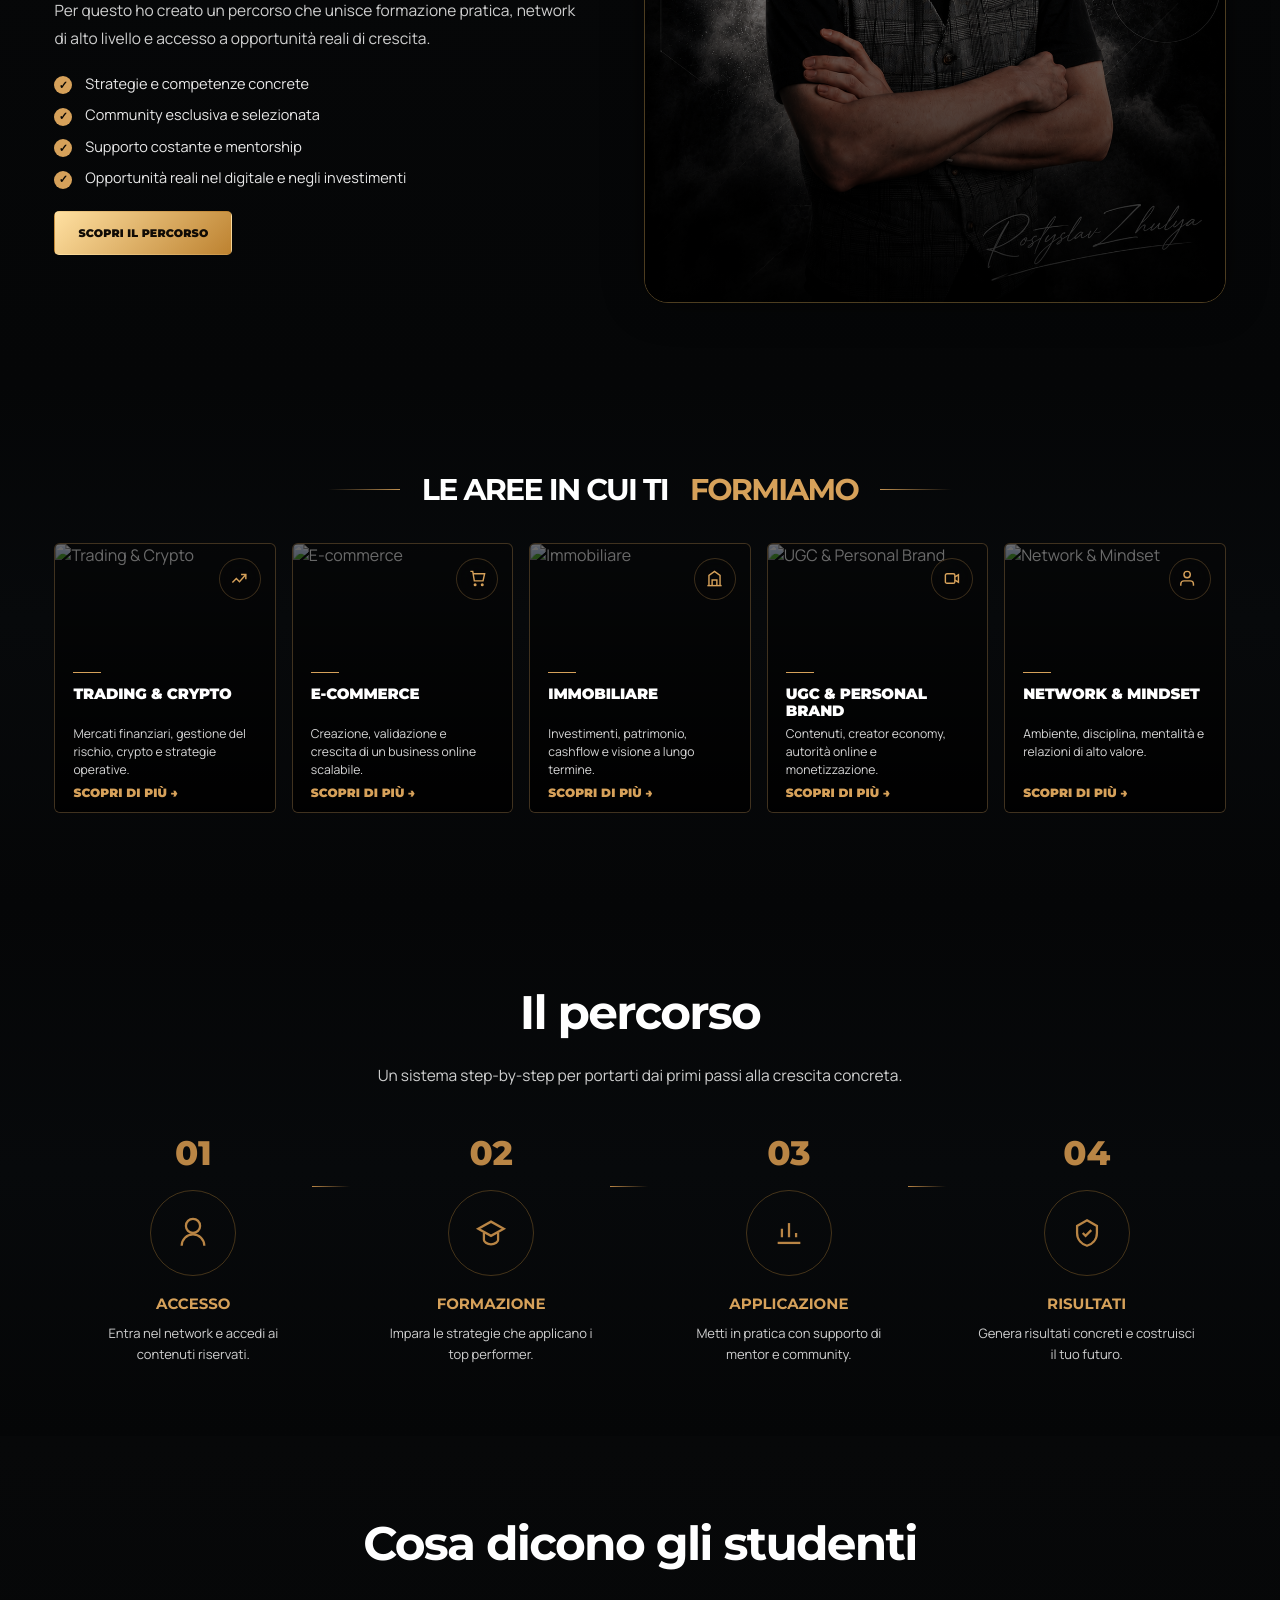
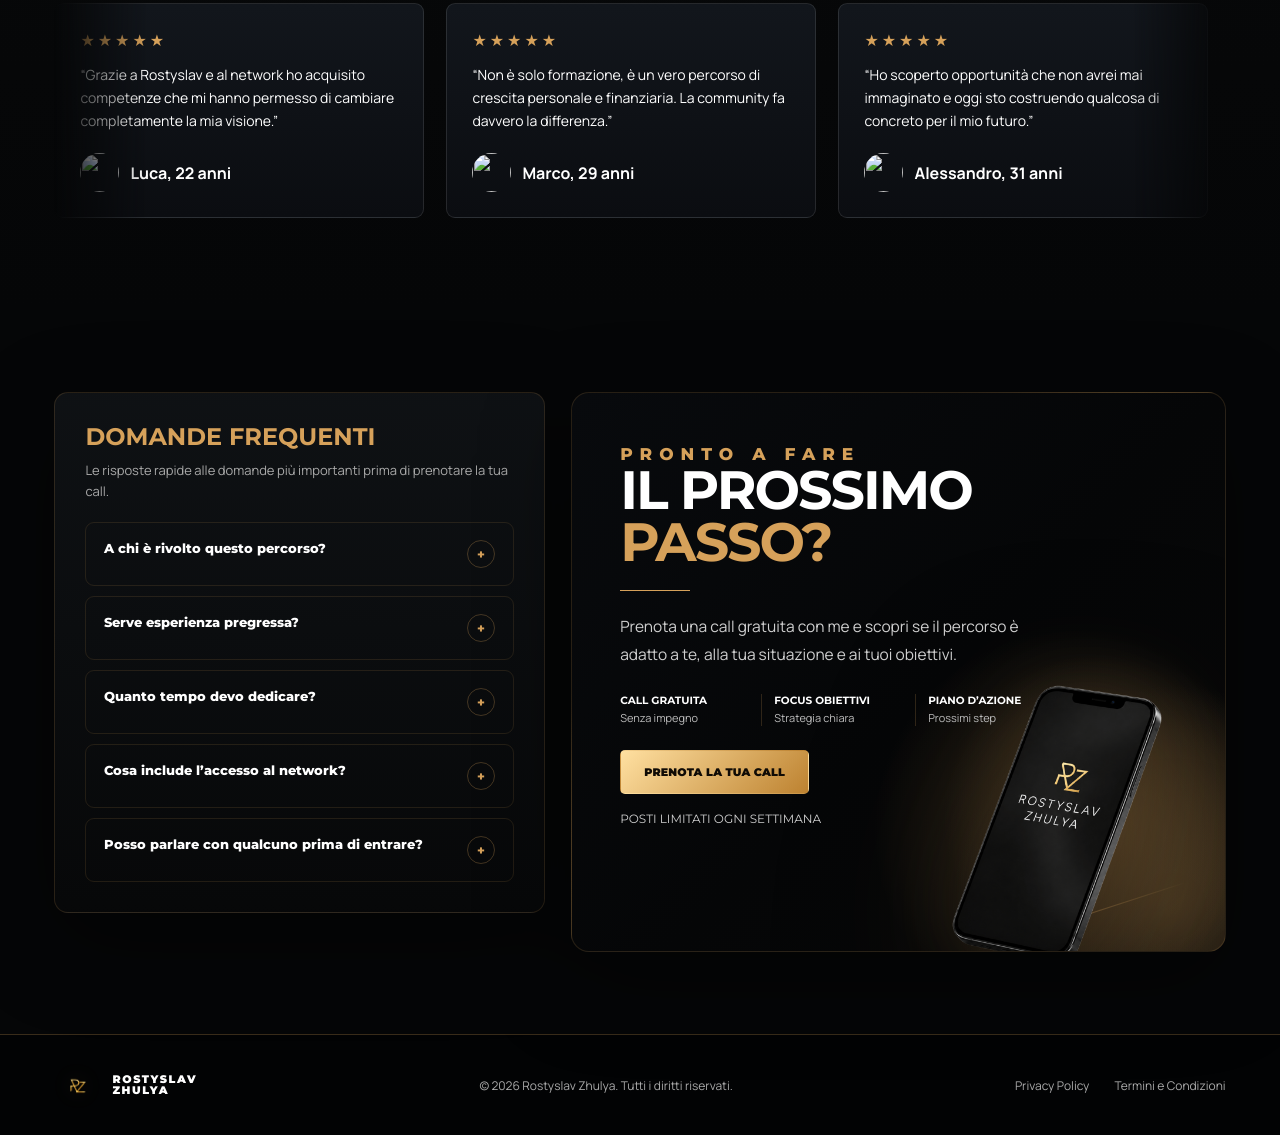
==== commit da444c47: "Add files via upload" ====
--- a/index.html
+++ b/index.html
@@ -9,7 +9,7 @@
   <link href="https://fonts.googleapis.com" rel="preconnect"/>
   <link crossorigin="" href="https://fonts.gstatic.com" rel="preconnect"/>
   <link href="https://fonts.googleapis.com/css2?family=Manrope:wght@400;500;600;700;800&amp;family=Montserrat:wght@600;700;800;900&amp;display=swap" rel="stylesheet"/>
-  <link href="styles.css?v=header-fix-0520" rel="stylesheet">
+  <link href="styles.css?v=mobile-real-fix-999" rel="stylesheet">
   </link>
  </head>
  <body>
@@ -90,11 +90,7 @@
 
      <!-- Immagine + video -->
      <div class="hero-visual">
-      <div class="main-person">
-       <img src="images/hero-bg.png" alt="Rostyslav Zhulya">
-      </div>
-
-      <div class="video-card">
+<div class="video-card">
        <div class="play">▶</div>
        <h3>Guarda il video</h3>
        <p>Scopri chi sono, cosa faccio e come posso aiutarti.</p>
@@ -231,7 +227,7 @@
       </a>
      </div>
      <div class="cinema-frame">
-      <img alt="Rostyslav Zhulya personal brand" src="images/me.png"/>
+      <img alt="Rostyslav Zhulya personal brand" src="images/me2.png"/>
      </div>
     </div>
    </section>
@@ -776,7 +772,7 @@
     </div>
    </div>
   </footer>
-  <script src="script.js?v=header-fix-0520">
+  <script src="script.js?v=mobile-real-fix-999">
   </script>
  </body>
 </html>
--- a/styles.css
+++ b/styles.css
@@ -3569,244 +3569,12 @@
 
 
 /* =========================================================
-   HERO FIX DEFINITIVO — immagine + video sempre visibili
+   FINAL REAL FIX — DESKTOP + MOBILE
+   hero background: images/hero-main.png
+   chi sono image: images/me2.png
    ========================================================= */
 
-.hero {
-  position: relative !important;
-  min-height: 720px !important;
-  display: flex !important;
-  align-items: center !important;
-  margin-top: -100px !important;
-  padding-top: 100px !important;
-  overflow: hidden !important;
-  border-bottom: 1px solid rgba(214, 161, 90, 0.12) !important;
-  background:
-    linear-gradient(90deg, rgba(5,6,7,.98) 0%, rgba(5,6,7,.92) 34%, rgba(5,6,7,.62) 58%, rgba(5,6,7,.88) 100%),
-    radial-gradient(circle at 72% 20%, rgba(214,161,90,.12), transparent 24%),
-    #050607 !important;
-}
-
-.hero::before {
-  content: "" !important;
-  position: absolute !important;
-  inset: 0 !important;
-  z-index: 0 !important;
-  display: block !important;
-  background:
-    linear-gradient(180deg, transparent 58%, #050607 100%),
-    radial-gradient(circle at 70% 18%, rgba(214,161,90,.18), transparent 24%) !important;
-  pointer-events: none !important;
-}
-
-.hero-grid {
-  position: relative !important;
-  z-index: 2 !important;
-  display: grid !important;
-  grid-template-columns: .82fr 1.18fr !important;
-  gap: 28px !important;
-  align-items: center !important;
-  padding: 70px 0 30px !important;
-}
-
-.hero-copy {
-  position: relative !important;
-  z-index: 5 !important;
-}
-
-.hero-visual {
-  display: flex !important;
-  visibility: visible !important;
-  opacity: 1 !important;
-  min-height: 640px !important;
-  position: relative !important;
-  align-items: flex-end !important;
-  justify-content: center !important;
-  z-index: 4 !important;
-}
-
-.main-person {
-  display: block !important;
-  visibility: visible !important;
-  opacity: 1 !important;
-  width: 640px !important;
-  height: 640px !important;
-  position: relative !important;
-  filter: drop-shadow(0 50px 120px rgba(0,0,0,.82)) !important;
-}
-
-.main-person img {
-  display: block !important;
-  visibility: visible !important;
-  opacity: 1 !important;
-  position: absolute !important;
-  bottom: 0 !important;
-  left: 50% !important;
-  transform: translateX(-50%) !important;
-  width: 560px !important;
-  height: 640px !important;
-  object-fit: cover !important;
-  object-position: center top !important;
-  border: 1px solid rgba(214,161,90,.18) !important;
-  border-radius: 18px !important;
-  box-shadow: 0 30px 120px rgba(0,0,0,.72) !important;
-  filter: contrast(1.05) saturate(.92) brightness(.92) !important;
-}
-
-.video-card {
-  display: block !important;
-  visibility: visible !important;
-  opacity: 1 !important;
-  position: absolute !important;
-  right: 10px !important;
-  bottom: 120px !important;
-  width: 285px !important;
-  padding: 38px 28px !important;
-  border: 1px solid rgba(214,161,90,.28) !important;
-  background: rgba(7,9,11,.68) !important;
-  backdrop-filter: blur(18px) !important;
-  border-radius: 14px !important;
-  text-align: center !important;
-  box-shadow: 0 30px 80px rgba(0,0,0,.45) !important;
-  z-index: 10 !important;
-  transform: none !important;
-}
-
-.play {
-  width: 90px !important;
-  height: 90px !important;
-  border: 2px solid #fff !important;
-  border-radius: 50% !important;
-  margin: 0 auto 24px !important;
-  display: grid !important;
-  place-items: center !important;
-  font-size: 30px !important;
-}
-
-@media (max-width: 1040px) {
-  .hero-grid {
-    grid-template-columns: 1fr !important;
-  }
-
-  .hero-visual {
-    min-height: 560px !important;
-  }
-
-  .main-person {
-    width: 420px !important;
-    height: 540px !important;
-  }
-
-  .main-person img {
-    width: 420px !important;
-    height: 540px !important;
-  }
-
-  .video-card {
-    right: 50% !important;
-    bottom: 16px !important;
-    transform: translateX(50%) !important;
-  }
-}
-
-@media (max-width: 640px) {
-  .hero {
-    margin-top: -84px !important;
-    padding-top: 84px !important;
-  }
-
-  .main-person {
-    width: 340px !important;
-    height: 500px !important;
-  }
-
-  .main-person img {
-    width: 340px !important;
-    height: 500px !important;
-  }
-}
-
-
-/* =========================================================
-   HERO BACKGROUND FIX DEFINITIVO
-   ========================================================= */
-
-.hero-visual{
-  position:absolute;
-  inset:0;
-  pointer-events:none;
-}
-
-.main-person{
-  display:none !important;
-}
-
-.video-card{
-  position:absolute;
-
-  right:8%;
-  top:50%;
-
-  transform:translateY(-50%);
-
-  width:300px;
-
-  padding:42px 30px;
-
-  border:1px solid rgba(214,161,90,.24);
-
-  background:
-    linear-gradient(
-      180deg,
-      rgba(14,17,21,.72),
-      rgba(6,7,8,.88)
-    );
-
-  backdrop-filter:blur(20px);
-
-  border-radius:18px;
-
-  text-align:center;
-
-  box-shadow:
-    0 40px 100px rgba(0,0,0,.55);
-}
-
-@media (max-width: 980px){
-
-  .hero{
-    background-position:72% top;
-    min-height:auto;
-    padding-bottom:120px;
-  }
-
-  .hero-grid{
-    grid-template-columns:1fr;
-    min-height:auto;
-    padding:80px 0;
-  }
-
-  .video-card{
-    position:relative;
-    right:auto;
-    top:auto;
-
-    transform:none;
-
-    width:100%;
-    max-width:340px;
-
-    margin-top:40px;
-  }
-}
-
-
-/* =========================================================
-   HEADER FIX DEFINITIVO
-   Corregge logo gigante, allineamento navbar e mobile
-   ========================================================= */
-
-/* Header desktop */
+/* ---------- HEADER FIX ---------- */
 body .navbar {
   position: sticky !important;
   top: 14px !important;
@@ -3821,12 +3589,6 @@
   box-shadow: 0 18px 60px rgba(0,0,0,.42), inset 0 0 0 1px rgba(255,255,255,.02) !important;
 }
 
-/* Spegne qualsiasi immagine/effetto gigante dentro header */
-body .navbar::after,
-body .navbar::before {
-  pointer-events: none !important;
-}
-
 body .navbar .nav-inner {
   height: 76px !important;
   display: flex !important;
@@ -3838,7 +3600,6 @@
   z-index: 2 !important;
 }
 
-/* Brand pulito */
 body .navbar .brand {
   display: flex !important;
   align-items: center !important;
@@ -3856,7 +3617,6 @@
   line-height: 1.05 !important;
 }
 
-/* Elimina glow/immagini giganti che uscivano dal logo */
 body .navbar .brand::before {
   display: none !important;
 }
@@ -3873,7 +3633,6 @@
   background: rgba(214,161,90,.22) !important;
 }
 
-/* Logo sempre piccolo */
 body .navbar .logo-img,
 body .navbar .brand img,
 body .navbar img.logo-img {
@@ -3886,7 +3645,6 @@
   object-fit: contain !important;
   display: block !important;
   transform: none !important;
-  filter: drop-shadow(0 0 14px rgba(214,161,90,.22)) !important;
 }
 
 body .navbar .brand span {
@@ -3898,7 +3656,6 @@
   white-space: nowrap !important;
 }
 
-/* Menu desktop */
 body .navbar .nav {
   display: flex !important;
   align-items: center !important;
@@ -3919,7 +3676,6 @@
   white-space: nowrap !important;
 }
 
-/* Bottone desktop */
 body .navbar > .nav-inner > .btn {
   flex: 0 0 auto !important;
   min-width: 170px !important;
@@ -3929,29 +3685,152 @@
   font-size: 11px !important;
 }
 
-/* Hamburger nascosto su desktop */
 body .navbar .menu-toggle {
   display: none !important;
 }
 
-/* Tablet */
-@media (max-width: 1100px) {
-  body .navbar .nav {
-    gap: 22px !important;
-    font-size: 11px !important;
-  }
-
-  body .navbar .brand {
-    min-width: 200px !important;
-  }
-
-  body .navbar > .nav-inner > .btn {
-    min-width: 150px !important;
-  }
-}
-
-/* Mobile */
+/* ---------- HERO DESKTOP COME SFONDO ---------- */
+body .hero {
+  position: relative !important;
+  min-height: 820px !important;
+  display: flex !important;
+  align-items: center !important;
+  margin-top: -100px !important;
+  padding-top: 100px !important;
+  overflow: hidden !important;
+  border-bottom: 1px solid rgba(214, 161, 90, 0.12) !important;
+
+  background:
+    linear-gradient(
+      90deg,
+      rgba(5, 6, 7, 0.98) 0%,
+      rgba(5, 6, 7, 0.90) 28%,
+      rgba(5, 6, 7, 0.52) 56%,
+      rgba(5, 6, 7, 0.88) 100%
+    ),
+    radial-gradient(circle at 68% 18%, rgba(214, 161, 90, 0.14), transparent 26%),
+    url("images/hero-main.png?v=999") !important;
+
+  background-repeat: no-repeat !important;
+  background-size: cover !important;
+  background-position: center center !important;
+  background-color: #050607 !important;
+}
+
+body .hero::before {
+  content: "" !important;
+  position: absolute !important;
+  inset: 0 !important;
+  z-index: 1 !important;
+  pointer-events: none !important;
+  background:
+    linear-gradient(90deg, #050607 0%, transparent 15%, transparent 85%, #050607 100%),
+    linear-gradient(180deg, transparent 55%, #050607 100%) !important;
+}
+
+body .hero::after {
+  display: none !important;
+}
+
+body .hero .hero-grid {
+  position: relative !important;
+  z-index: 3 !important;
+  display: grid !important;
+  grid-template-columns: 0.9fr 1.1fr !important;
+  align-items: center !important;
+  min-height: 820px !important;
+  padding: 70px 0 30px !important;
+}
+
+body .hero .main-person,
+body .hero .main-person img {
+  display: none !important;
+  visibility: hidden !important;
+  opacity: 0 !important;
+}
+
+body .hero .hero-visual {
+  position: absolute !important;
+  inset: 0 !important;
+  z-index: 4 !important;
+  display: block !important;
+  min-height: 0 !important;
+  pointer-events: none !important;
+}
+
+body .hero .video-card {
+  display: block !important;
+  position: absolute !important;
+  right: 8% !important;
+  top: 50% !important;
+  left: auto !important;
+  bottom: auto !important;
+  transform: translateY(-50%) !important;
+  width: 300px !important;
+  padding: 42px 30px !important;
+  border: 1px solid rgba(214, 161, 90, 0.24) !important;
+  border-radius: 18px !important;
+  background:
+    radial-gradient(circle at 0% 0%, rgba(214, 161, 90, 0.12), transparent 34%),
+    linear-gradient(180deg, rgba(14, 17, 21, 0.76), rgba(6, 7, 8, 0.90)) !important;
+  backdrop-filter: blur(20px) !important;
+  box-shadow: 0 40px 100px rgba(0, 0, 0, 0.55) !important;
+  text-align: center !important;
+  pointer-events: auto !important;
+  z-index: 10 !important;
+}
+
+@media (min-width: 1500px) {
+  body .hero {
+    background-size: auto 100% !important;
+    background-position: center center !important;
+  }
+}
+
+/* ---------- CHI SONO FOTO ---------- */
+body #chi-sono .cinema-frame img {
+  content: url("images/me2.png") !important;
+}
+
+/* ---------- FOOTER LOGO SAFE ---------- */
+body footer .brand,
+body footer .footer-brand {
+  gap: 12px !important;
+  padding-right: 0 !important;
+  font-size: 11px !important;
+  letter-spacing: 1.2px !important;
+}
+
+body footer .brand::before,
+body footer .brand::after,
+body footer .footer-brand::before,
+body footer .footer-brand::after {
+  display: none !important;
+}
+
+body footer .logo-img,
+body footer .footer-logo {
+  width: 46px !important;
+  height: 46px !important;
+  min-width: 46px !important;
+  max-width: 46px !important;
+  object-fit: contain !important;
+}
+
+/* ---------- MOBILE ---------- */
 @media (max-width: 980px) {
+  html,
+  body {
+    width: 100% !important;
+    max-width: 100% !important;
+    overflow-x: hidden !important;
+  }
+
+  body .container {
+    width: calc(100% - 36px) !important;
+    max-width: 1185px !important;
+  }
+
   body .navbar {
     top: 10px !important;
     width: calc(100% - 20px) !important;
@@ -4018,25 +3897,21 @@
     z-index: 10001 !important;
   }
 
-  /* menu dropdown */
   body .navbar .nav {
     position: absolute !important;
     top: calc(100% + 10px) !important;
     left: 0 !important;
     right: 0 !important;
-
     display: flex !important;
     flex-direction: column !important;
     align-items: stretch !important;
     gap: 0 !important;
-
     padding: 12px !important;
     border-radius: 16px !important;
     border: 1px solid rgba(214,161,90,.28) !important;
     background: rgba(5,6,7,.98) !important;
     backdrop-filter: blur(18px) !important;
     box-shadow: 0 24px 80px rgba(0,0,0,.70) !important;
-
     opacity: 0 !important;
     pointer-events: none !important;
     transform: translateY(-8px) !important;
@@ -4060,17 +3935,231 @@
   body .navbar .nav a:last-child {
     border-bottom: 0 !important;
   }
-}
-
-@media (max-width: 430px) {
+
+  /* Hero mobile: usa hero-main */
+  body .hero {
+    min-height: auto !important;
+    display: block !important;
+    margin-top: -84px !important;
+    padding-top: 100px !important;
+    padding-bottom: 70px !important;
+    background:
+      linear-gradient(
+        180deg,
+        rgba(5, 6, 7, 0.18) 0%,
+        rgba(5, 6, 7, 0.48) 30%,
+        rgba(5, 6, 7, 0.90) 62%,
+        #050607 100%
+      ),
+      radial-gradient(circle at 70% 8%, rgba(214, 161, 90, 0.22), transparent 32%),
+      url("images/hero-main.png?v=999") !important;
+    background-repeat: no-repeat !important;
+    background-size: auto 430px !important;
+    background-position: center 0 !important;
+  }
+
+  body .hero::before,
+  body .hero::after {
+    display: none !important;
+  }
+
+  body .hero .hero-grid {
+    display: flex !important;
+    flex-direction: column !important;
+    align-items: stretch !important;
+    min-height: auto !important;
+    padding: 170px 0 0 !important;
+    gap: 26px !important;
+    position: relative !important;
+    z-index: 3 !important;
+  }
+
+  body .hero h1 {
+    font-size: clamp(40px, 10.8vw, 56px) !important;
+    line-height: 0.94 !important;
+    letter-spacing: -1.9px !important;
+    max-width: 100% !important;
+    margin-bottom: 22px !important;
+  }
+
+  body .hero-copy p {
+    font-size: 17px !important;
+    line-height: 1.72 !important;
+    max-width: 100% !important;
+    margin: 0 0 24px !important;
+  }
+
+  body .hero-actions {
+    display: grid !important;
+    grid-template-columns: 1fr !important;
+    gap: 14px !important;
+    margin-bottom: 26px !important;
+  }
+
+  body .hero-actions .btn {
+    width: 100% !important;
+    min-height: 56px !important;
+    font-size: 12px !important;
+  }
+
+  body .proof {
+    display: flex !important;
+    align-items: center !important;
+    gap: 14px !important;
+    font-size: 15.5px !important;
+    line-height: 1.35 !important;
+    margin-bottom: 8px !important;
+  }
+
+  body .faces span {
+    width: 39px !important;
+    height: 39px !important;
+  }
+
+  body .hero .hero-visual {
+    position: relative !important;
+    inset: auto !important;
+    z-index: 6 !important;
+    display: block !important;
+    width: 100% !important;
+    min-height: auto !important;
+    pointer-events: auto !important;
+  }
+
+  body .hero .video-card {
+    position: relative !important;
+    top: auto !important;
+    right: auto !important;
+    left: auto !important;
+    bottom: auto !important;
+    transform: none !important;
+    width: 100% !important;
+    max-width: 100% !important;
+    margin: 0 !important;
+    padding: 28px 22px !important;
+    border-radius: 18px !important;
+  }
+
+  /* Chi sono: usa me2 e non taglia su mobile */
+  body #chi-sono .two {
+    grid-template-columns: 1fr !important;
+    gap: 36px !important;
+  }
+
+  body #chi-sono .cinema-frame {
+    max-width: 100% !important;
+    width: 100% !important;
+    border-radius: 20px !important;
+  }
+
+  body #chi-sono .cinema-frame img {
+    content: url("images/me2.png") !important;
+    width: 100% !important;
+    height: auto !important;
+    max-height: none !important;
+    object-fit: contain !important;
+    object-position: center top !important;
+    background: #050607 !important;
+  }
+
+  /* Aree title mobile */
+  body .areas-title {
+    display: block !important;
+    width: min(100%, 360px) !important;
+    margin: 0 auto !important;
+    text-align: center !important;
+    font-size: 31px !important;
+    line-height: 1.08 !important;
+    letter-spacing: -1px !important;
+  }
+
+  body .areas-title::before {
+    content: "" !important;
+    display: block !important;
+    width: 74px !important;
+    height: 1px !important;
+    margin: 0 auto 16px !important;
+    background: linear-gradient(90deg, transparent, var(--gold2), transparent) !important;
+  }
+
+  body .areas-title::after {
+    display: none !important;
+  }
+
+  body .areas-title .gold {
+    display: block !important;
+    text-align: center !important;
+  }
+
+  /* Stats mobile allineate */
+  body .stats-grid {
+    display: grid !important;
+    grid-template-columns: 1fr !important;
+  }
+
+  body .stat {
+    width: 100% !important;
+    min-height: 150px !important;
+    padding: 34px 22px !important;
+    display: flex !important;
+    flex-direction: column !important;
+    align-items: center !important;
+    justify-content: center !important;
+    gap: 12px !important;
+    text-align: center !important;
+    border-right: 0 !important;
+    border-bottom: 1px solid rgba(214, 161, 90, 0.20) !important;
+  }
+
+  body .stat > div,
+  body .stat strong,
+  body .stat p {
+    text-align: center !important;
+    width: 100% !important;
+  }
+
+  body .stat strong {
+    font-size: 48px !important;
+    line-height: 1 !important;
+  }
+
+  body .stat p {
+    margin-top: 6px !important;
+    font-size: 13px !important;
+    line-height: 1.2 !important;
+  }
+
+  /* FAQ allineata */
+  body .faq-q {
+    min-height: 78px !important;
+    padding: 18px 18px !important;
+    display: flex !important;
+    align-items: center !important;
+    justify-content: space-between !important;
+    gap: 14px !important;
+    text-align: left !important;
+    line-height: 1.22 !important;
+    font-size: 16px !important;
+  }
+
+  body .faq-q > span {
+    width: 38px !important;
+    height: 38px !important;
+    min-width: 38px !important;
+    flex: 0 0 38px !important;
+    display: grid !important;
+    place-items: center !important;
+    margin-left: auto !important;
+  }
+}
+
+@media (max-width: 520px) {
   body .navbar .nav-inner {
+    height: 72px !important;
     padding: 0 10px !important;
-    gap: 8px !important;
-  }
-
-  body .navbar .logo-img,
-  body .navbar .brand img,
-  body .navbar img.logo-img {
+  }
+
+  body .navbar .logo-img {
     width: 40px !important;
     height: 40px !important;
     min-width: 40px !important;
@@ -4094,5 +4183,37 @@
     flex-basis: 38px !important;
     font-size: 29px !important;
   }
-}
-
+
+  body .hero {
+    background-size: auto 400px !important;
+    background-position: center 0 !important;
+  }
+
+  body .hero .hero-grid {
+    padding-top: 150px !important;
+  }
+
+  body .hero h1 {
+    font-size: 39px !important;
+    letter-spacing: -1.7px !important;
+  }
+
+  body .hero-copy p {
+    font-size: 16.5px !important;
+  }
+}
+
+@media (max-width: 390px) {
+  body .hero h1 {
+    font-size: 36px !important;
+  }
+
+  body .hero {
+    background-size: auto 365px !important;
+  }
+
+  body .hero .hero-grid {
+    padding-top: 135px !important;
+  }
+}
+
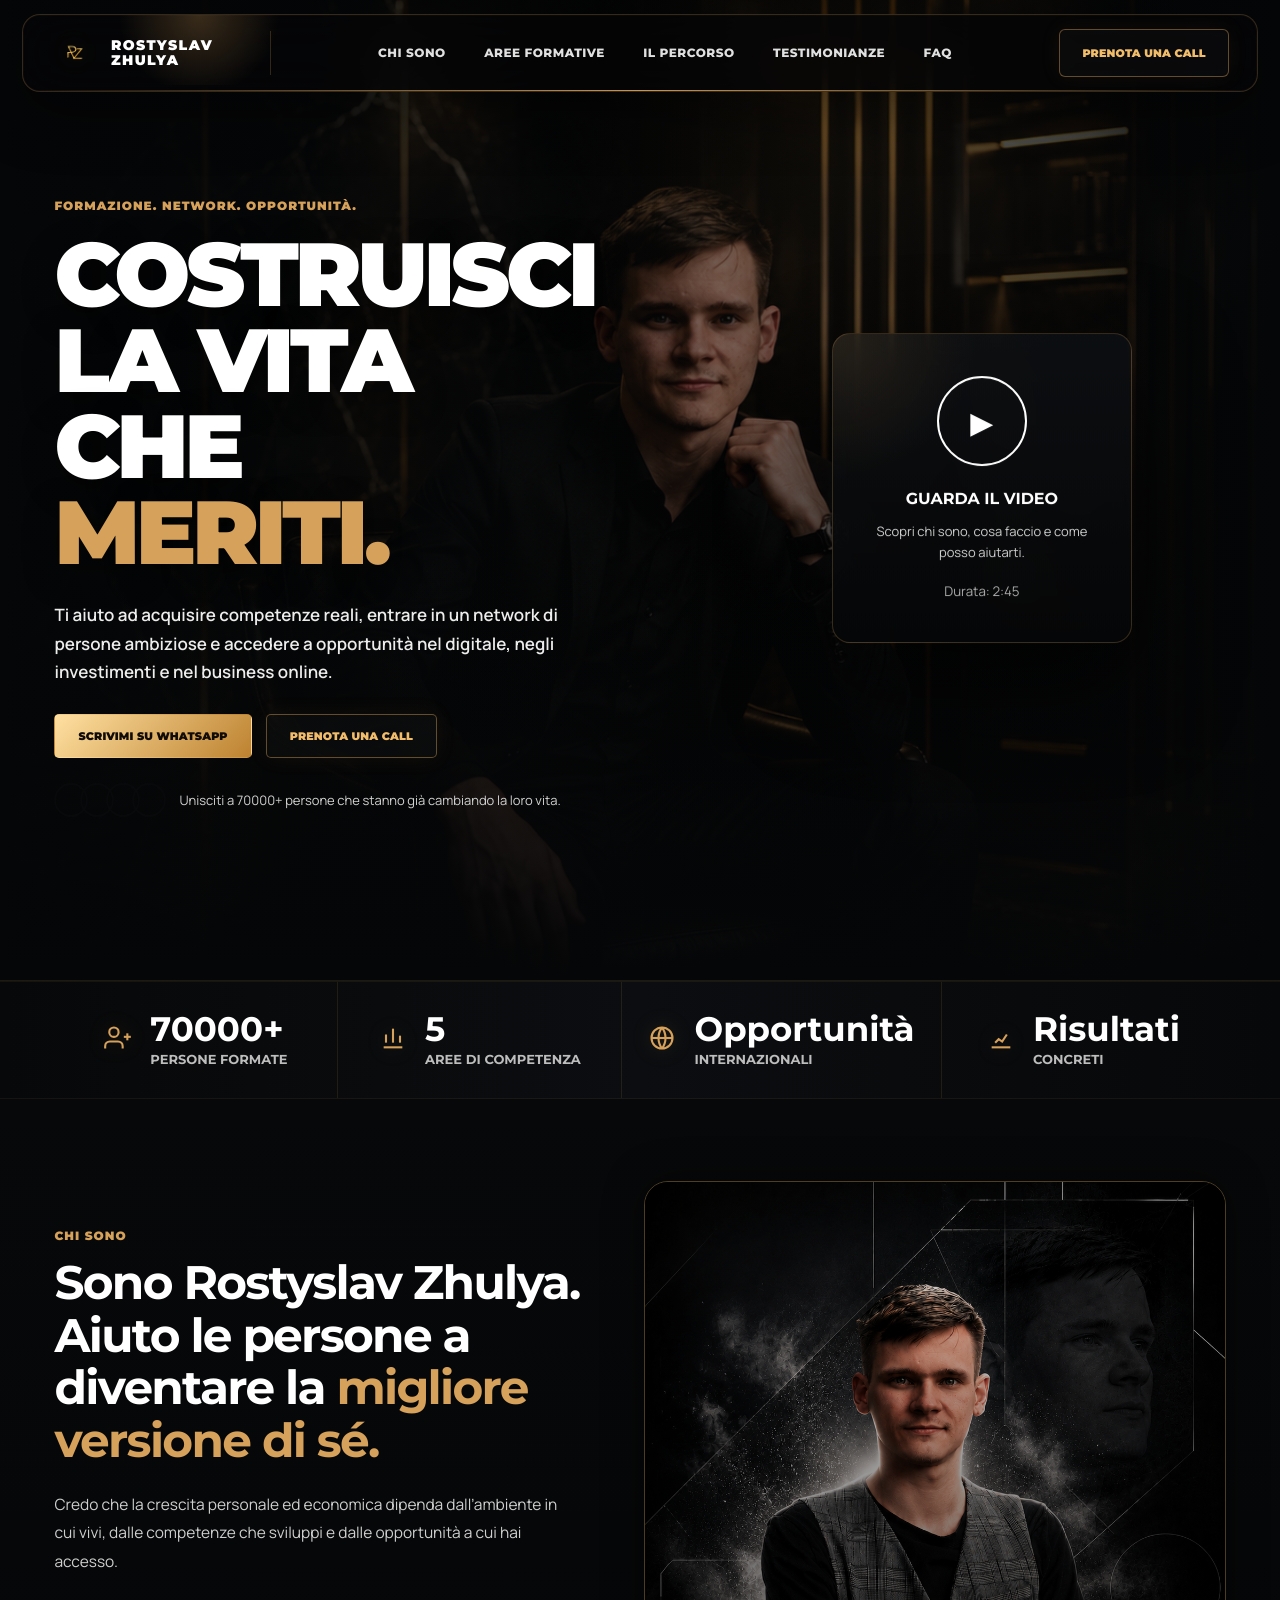
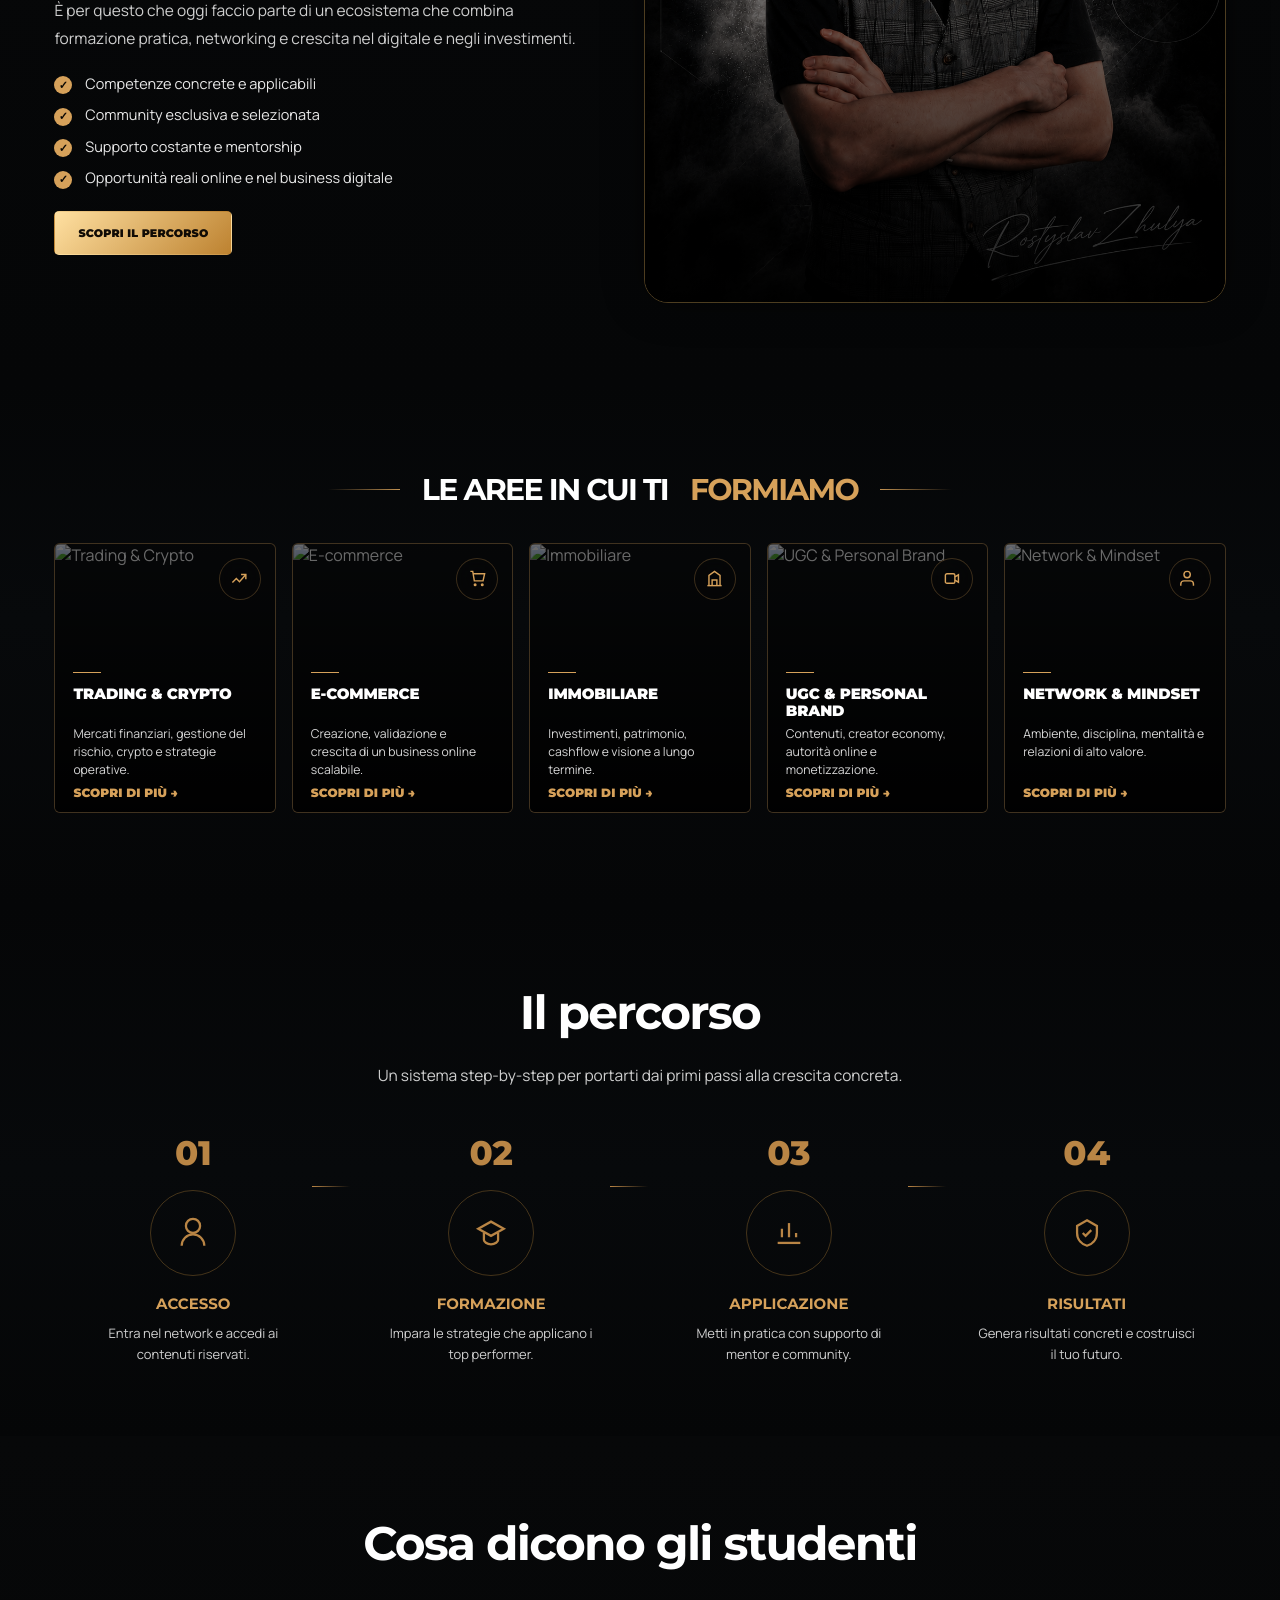
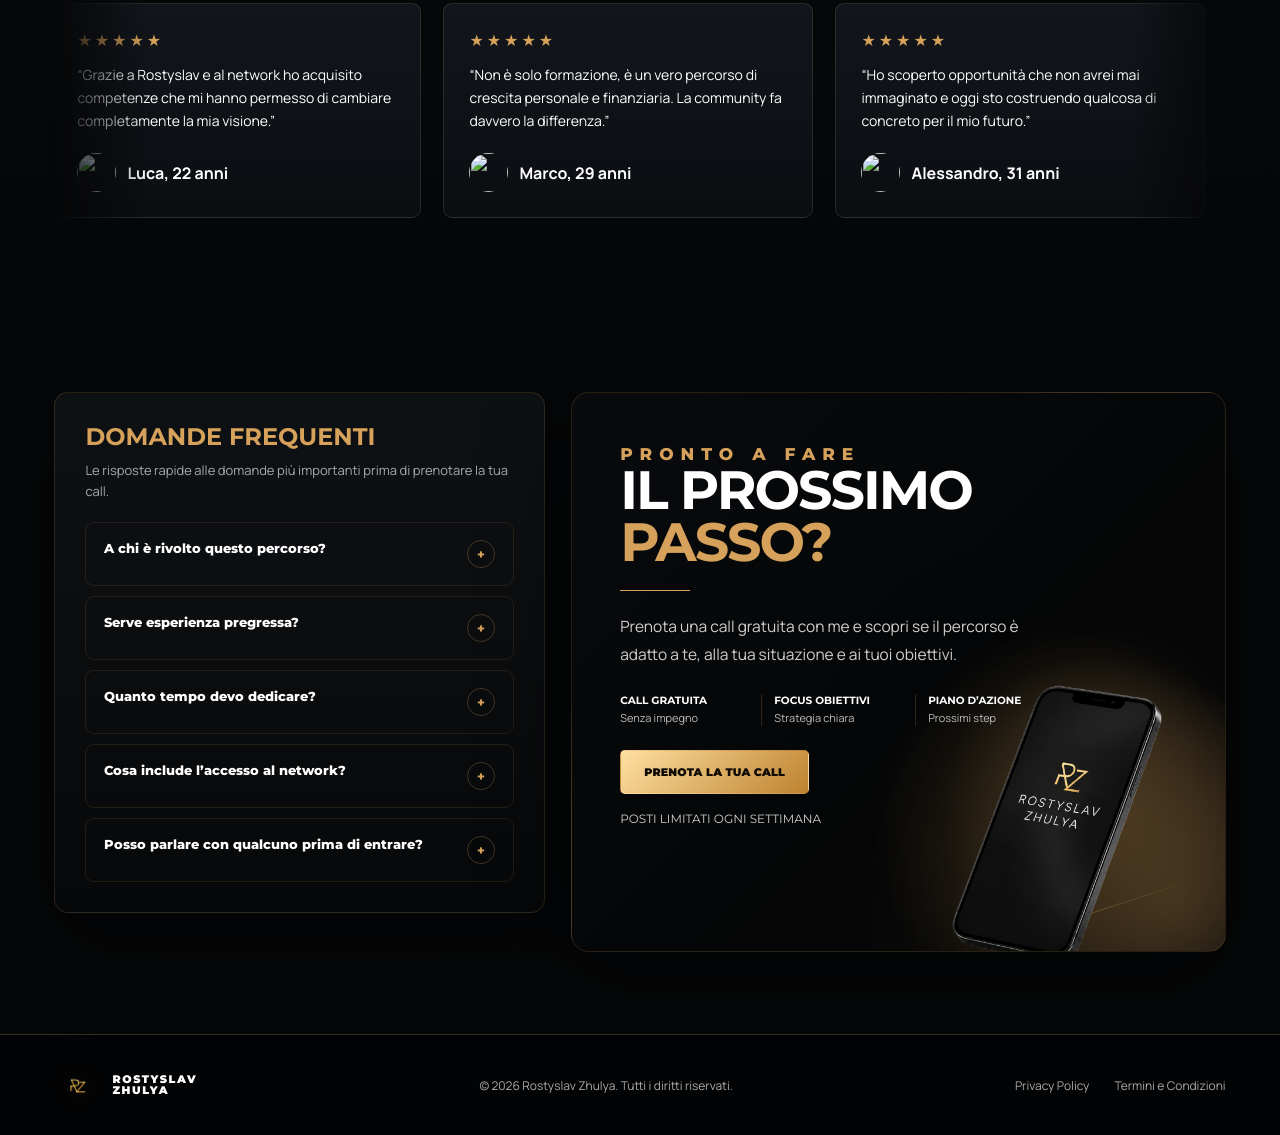
==== commit 4211757c: "index.html" ====
--- a/index.html
+++ b/index.html
@@ -69,7 +69,7 @@
       </p>
 
       <div class="hero-actions">
-       <a class="btn btn-gold" href="https://wa.me/390000000000" target="_blank">
+       <a class="btn btn-gold" href="https://wa.me/message/AFHI5UJDNACHM1" target="_blank">
         Scrivimi su WhatsApp
        </a>
        <a class="btn btn-dark" href="#call">
@@ -203,14 +203,14 @@
        </span>
       </h2>
       <p class="lead">
-       Credo che libertà e crescita non arrivino per caso: sono il risultato delle competenze giuste, delle decisioni corrette e delle persone con cui ti circondi.
+       Credo che la crescita personale ed economica dipenda dall’ambiente in cui vivi, dalle competenze che sviluppi e dalle opportunità a cui hai accesso.
       </p>
       <p class="lead">
-       Per questo ho creato un percorso che unisce formazione pratica, network di alto livello e accesso a opportunità reali di crescita.
+       È per questo che oggi faccio parte di un ecosistema che combina formazione pratica, networking e crescita nel digitale e negli investimenti.
       </p>
       <ul class="checks">
        <li>
-        Strategie e competenze concrete
+        Competenze concrete e applicabili
        </li>
        <li>
         Community esclusiva e selezionata
@@ -219,7 +219,7 @@
         Supporto costante e mentorship
        </li>
        <li>
-        Opportunità reali nel digitale e negli investimenti
+        Opportunità reali online e nel business digitale
        </li>
       </ul>
       <a class="btn btn-gold" href="#percorso">
@@ -738,7 +738,7 @@
          </small>
         </div>
        </div>
-       <a class="btn btn-gold" href="https://calendly.com/tuolink" target="_blank">
+       <a class="btn btn-gold" href="https://calendly.com/rzhulya2/30min" target="_blank">
         Prenota la tua call
        </a>
        <div class="limited">
--- a/styles.css
+++ b/styles.css
@@ -4217,3 +4217,253 @@
   }
 }
 
+/* =========================================
+   FIX LINEE PROCESSO MOBILE
+========================================= */
+@media (max-width: 980px){
+
+  .steps{
+    grid-template-columns:1fr !important;
+    gap:40px !important;
+  }
+
+  .step{
+    text-align:center !important;
+  }
+
+  .step::after{
+    display:none !important;
+  }
+
+}
+
+/* =========================================
+   TESTIMONIANZE SWIPE MOBILE
+========================================= */
+@media (max-width: 980px){
+
+  .testimonial-carousel{
+    overflow-x:auto !important;
+    overflow-y:hidden !important;
+
+    -webkit-overflow-scrolling:touch !important;
+    scroll-snap-type:x mandatory !important;
+
+    mask-image:none !important;
+    padding-bottom:10px !important;
+  }
+
+  .testimonial-track{
+    animation:none !important;
+    width:max-content !important;
+  }
+
+  .quote{
+    scroll-snap-align:center !important;
+  }
+
+  .testimonial-carousel::-webkit-scrollbar{
+    display:none;
+  }
+
+}
+
+
+/* =========================================================
+   FINAL CTA MOBILE CLEAN FIX
+   Ultimo override pulito per mobile:
+   - CTA telefono più compatta
+   - feature non si sovrappongono
+   - testimonial continuano a muoversi e si possono swipare
+   - righe percorso tolte
+   ========================================================= */
+
+@media (max-width: 1040px) {
+  body .process .step::after,
+  body .process .step:not(:last-child)::after,
+  body .steps .step::after,
+  body .steps .step:not(:last-child)::after {
+    content: none !important;
+    display: none !important;
+    opacity: 0 !important;
+    visibility: hidden !important;
+    width: 0 !important;
+    height: 0 !important;
+    background: none !important;
+  }
+}
+
+@media (max-width: 980px) {
+  body .bottom {
+    grid-template-columns: 1fr !important;
+    gap: 22px !important;
+  }
+
+  body .cta {
+    height: auto !important;
+    min-height: auto !important;
+    max-height: none !important;
+    padding: 34px 24px 230px !important;
+    border-radius: 18px !important;
+    overflow: hidden !important;
+    background:
+      radial-gradient(circle at 82% 84%, rgba(214,161,90,.32), transparent 34%),
+      radial-gradient(circle at 100% 100%, rgba(214,161,90,.18), transparent 36%),
+      linear-gradient(145deg, #07090b 0%, #050607 58%, #080706 100%) !important;
+  }
+
+  body .cta-content {
+    max-width: 100% !important;
+    position: relative !important;
+    z-index: 4 !important;
+  }
+
+  body .cta-kicker {
+    font-size: 13px !important;
+    letter-spacing: 6px !important;
+    margin-bottom: 10px !important;
+  }
+
+  body .cta h2 {
+    font-size: clamp(42px, 12vw, 58px) !important;
+    line-height: .94 !important;
+    letter-spacing: -2px !important;
+    margin-bottom: 18px !important;
+  }
+
+  body .cta-line {
+    width: 88px !important;
+    margin: 20px 0 24px !important;
+  }
+
+  body .cta .lead {
+    font-size: 16.5px !important;
+    line-height: 1.75 !important;
+    max-width: 100% !important;
+    margin-bottom: 22px !important;
+  }
+
+  body .cta-features {
+    display: grid !important;
+    grid-template-columns: 1fr !important;
+    gap: 10px !important;
+    max-width: 100% !important;
+    margin: 22px 0 22px !important;
+  }
+
+  body .cta-feature {
+    display: flex !important;
+    align-items: center !important;
+    gap: 14px !important;
+    min-width: 0 !important;
+    padding: 16px 18px !important;
+    border: 1px solid rgba(214,161,90,.16) !important;
+    border-radius: 14px !important;
+    background: rgba(255,255,255,.025) !important;
+  }
+
+  body .cta-feature svg {
+    width: 24px !important;
+    height: 24px !important;
+    min-width: 24px !important;
+    flex: 0 0 24px !important;
+    margin: 0 !important;
+    display: block !important;
+  }
+
+  body .cta-feature strong {
+    display: block !important;
+    font-size: 13px !important;
+    line-height: 1.1 !important;
+    margin: 0 0 3px !important;
+    white-space: normal !important;
+  }
+
+  body .cta-feature small {
+    display: block !important;
+    font-size: 13px !important;
+    line-height: 1.3 !important;
+    margin: 0 !important;
+    opacity: .82 !important;
+    white-space: normal !important;
+  }
+
+  body .cta .btn {
+    width: 100% !important;
+    min-height: 56px !important;
+    margin-top: 4px !important;
+  }
+
+  body .limited {
+    margin-top: 18px !important;
+    font-size: 12px !important;
+  }
+
+  body .cta-visual {
+    position: absolute !important;
+    right: -34px !important;
+    bottom: -42px !important;
+    width: 255px !important;
+    height: auto !important;
+    transform: rotate(-8deg) !important;
+    opacity: .98 !important;
+    z-index: 2 !important;
+    pointer-events: none !important;
+  }
+
+  body .cta-visual img {
+    width: 100% !important;
+    height: auto !important;
+    object-fit: contain !important;
+    filter:
+      drop-shadow(0 34px 70px rgba(0,0,0,.75))
+      drop-shadow(0 0 30px rgba(214,161,90,.16)) !important;
+  }
+
+  body .testimonial-carousel {
+    overflow-x: auto !important;
+    overflow-y: hidden !important;
+    -webkit-overflow-scrolling: touch !important;
+    scroll-snap-type: x proximity !important;
+    mask-image: none !important;
+    -webkit-mask-image: none !important;
+    padding: 6px 0 18px !important;
+    scrollbar-width: none !important;
+    cursor: grab !important;
+  }
+
+  body .testimonial-carousel::-webkit-scrollbar {
+    display: none !important;
+  }
+
+  body .testimonial-track {
+    animation: none !important;
+    transform: none !important;
+    width: max-content !important;
+    display: flex !important;
+    gap: 18px !important;
+  }
+
+  body .quote {
+    width: min(82vw, 340px) !important;
+    flex: 0 0 min(82vw, 340px) !important;
+    scroll-snap-align: center !important;
+  }
+}
+
+@media (max-width: 420px) {
+  body .cta {
+    padding: 30px 20px 220px !important;
+  }
+
+  body .cta h2 {
+    font-size: 42px !important;
+  }
+
+  body .cta-visual {
+    width: 235px !important;
+    right: -42px !important;
+    bottom: -36px !important;
+  }
+}
+
